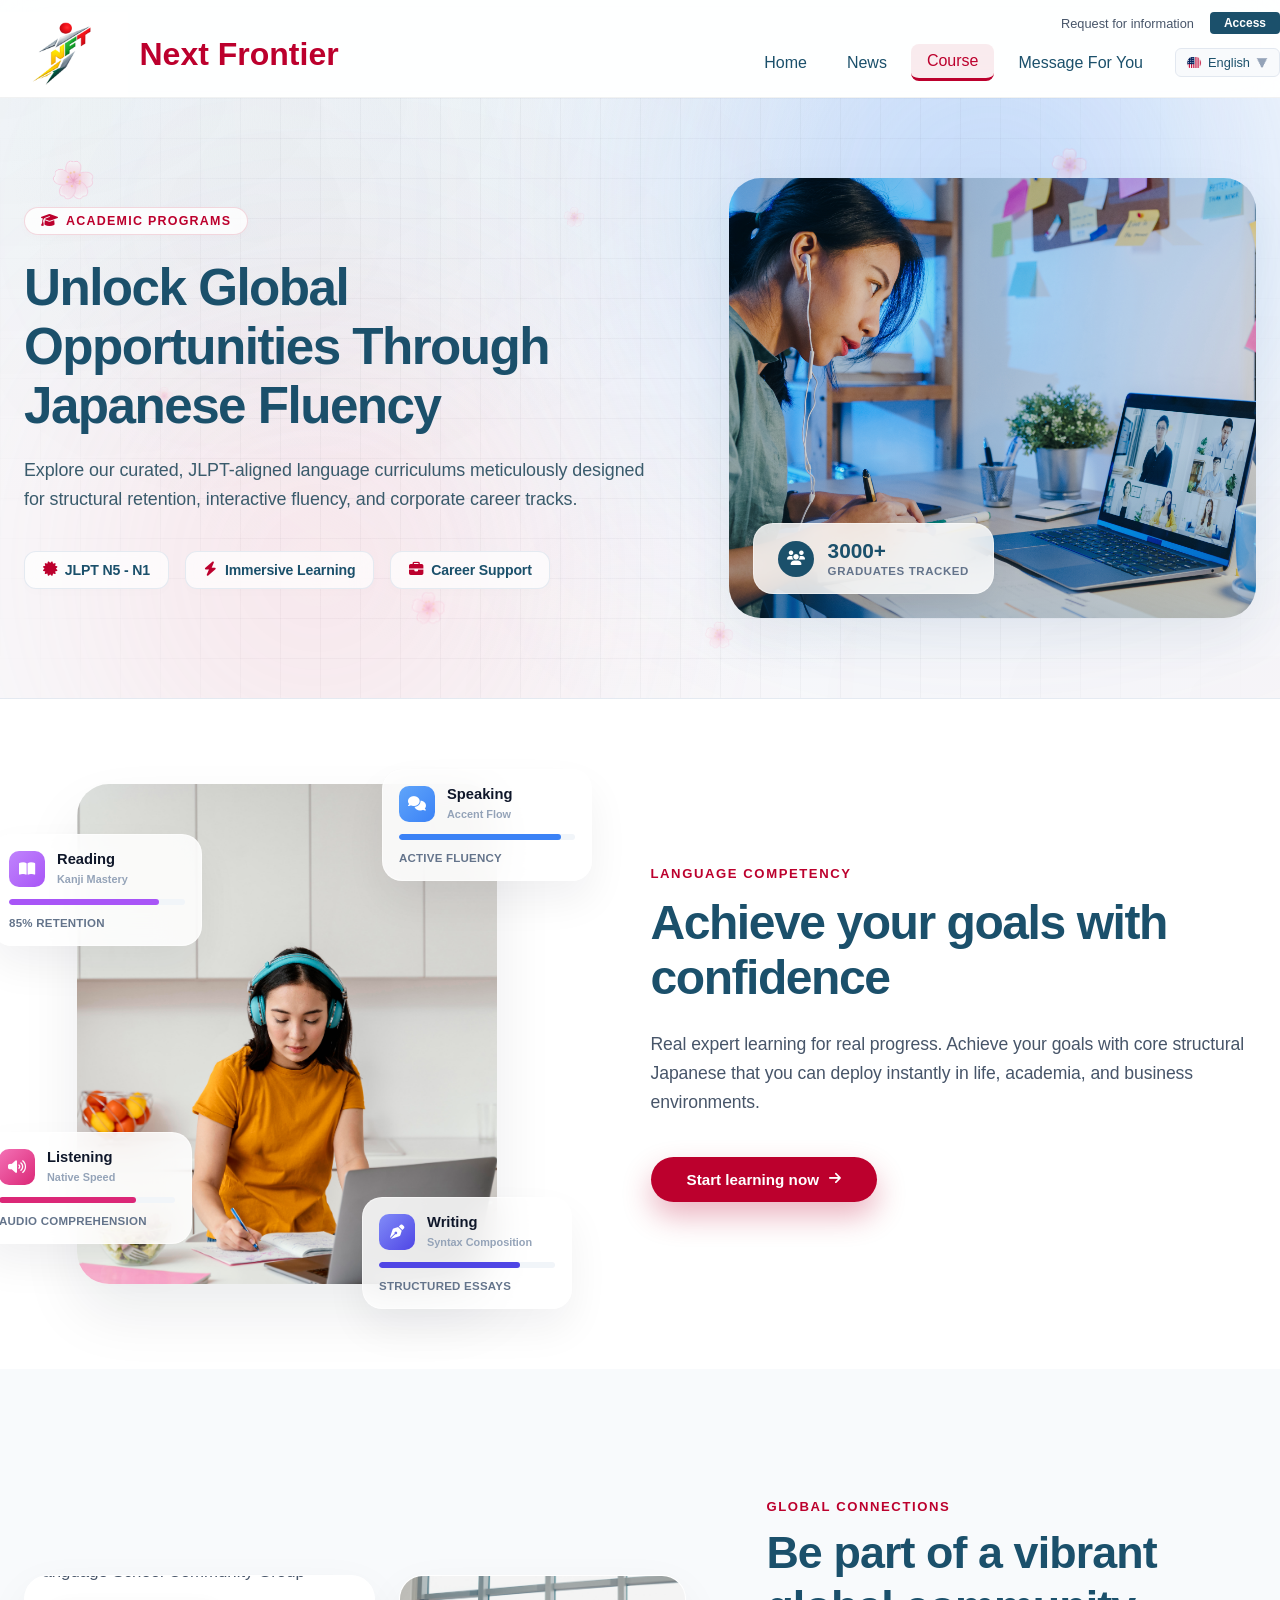
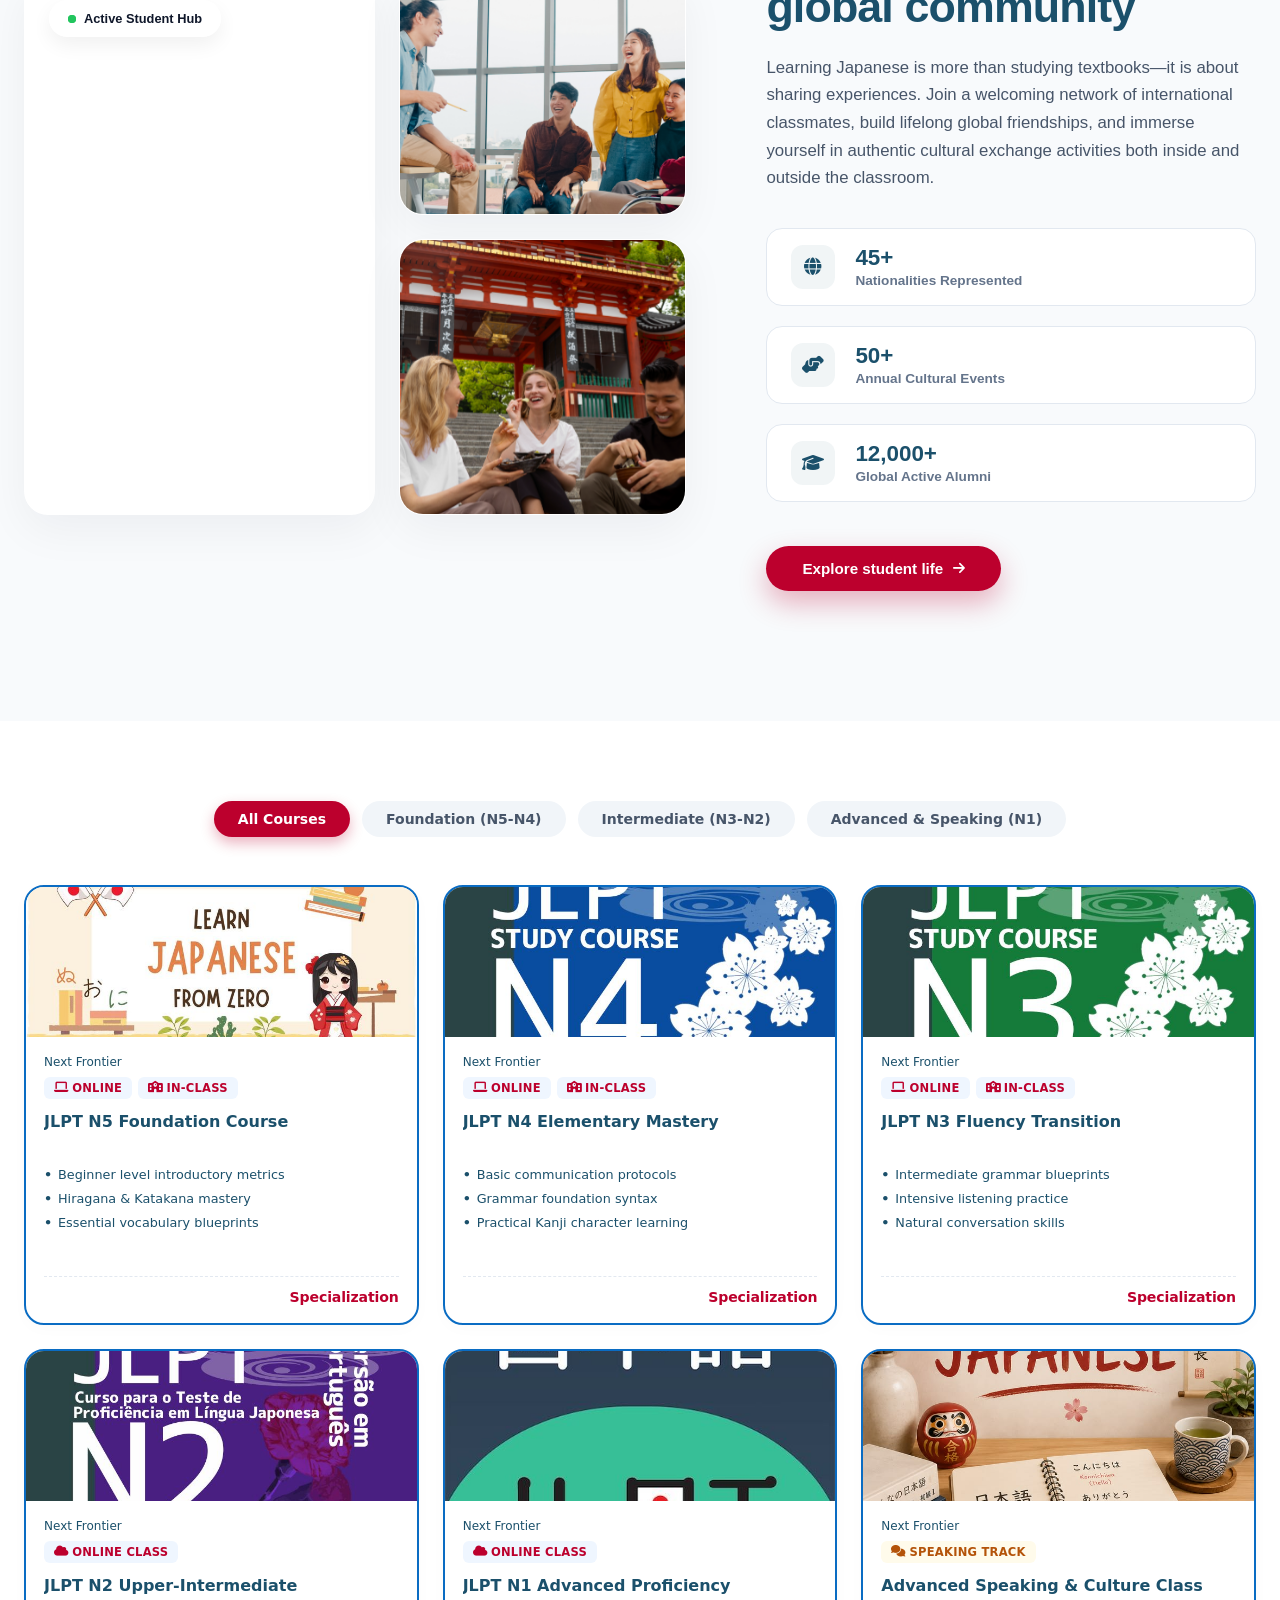
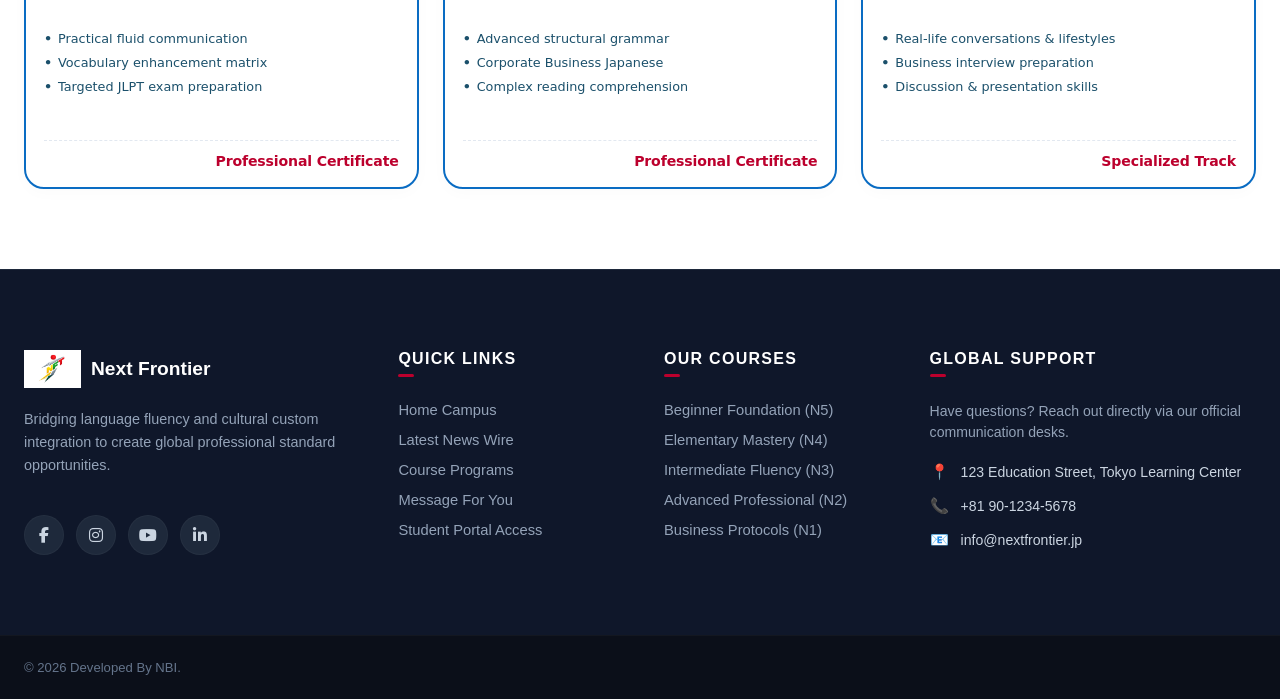
==== course.html @ 631fc214 "menu link upgrade in course page" ====
<!DOCTYPE html>
<html lang="en">
<head>
    <meta charset="UTF-8">
    <meta name="viewport" content="width=device-width, initial-scale=1.0">
    <title>Courses - Next Frontier Japanese Language School</title>
    
    <!-- Google Fonts & Font Awesome Library -->
    <link rel="preconnect" href="https://googleapis.com">
    <link rel="preconnect" href="https://gstatic.com" crossorigin>
    <link href="https://googleapis.com/css2?family=Plus+Jakarta+Sans:wght@300;400;500;600;700;800&display=swap" rel="stylesheet">
    <link rel="stylesheet" href="https://cloudflare.com">
    
    <!-- CSS Links -->
    <link rel="stylesheet" href="css/global.css">
    <link rel="stylesheet" href="css/course.css">

    <!-- FIX: Valid Font Awesome CDN Link -->
    <link rel="stylesheet" href="https://cloudflare.com">
    <link rel="stylesheet" href="https://cdnjs.cloudflare.com/ajax/libs/font-awesome/6.5.2/css/all.min.css" />
</head>
<body>

    <!-- Header Tier (Your existing header layout goes here) -->
    <header class="site-header">
        <div class="header-container">
            
            <!-- Left Side Logo Brand Block -->
            <div class="logo">
                <img src="img/logo.png" alt="Logo"/>
                <span><strong>Next Frontier</strong></span>
            </div>
            
            <!-- Right Side Multi-tier Block -->
            <div class="header-navigation-column">
                
                <!-- Tier 1 Row: Minimal Utility Links Tracker -->
                <div class="top-utility-bar">
                    <div class="utility-links">
                        <a href="#contact" class="utility-item">Request for information</a>
                        <a href="#access" class="utility-item access-btn">Access</a>
                    </div>
                </div>
                
                <!-- Tier 2 Row: Main Menus + International Call to Action Button -->
                <div class="main-navigation-row">
                    <nav class="main-nav">
                        <div class="nav-menu">
                            <a href="index.html">Home</a>
                            <a href="news.html">News</a>
                            <a href="course.html" class="active">Course</a>
                            <a href="#">Message For You</a>
                        </div>
                    </nav>
                    
                    <!-- Action Controls Section (Houses Language Selector Drawer Toggle) -->
                    <div class="header-actions">
                        <div class="language-selector">
                            <button class="lang-dropdown-trigger" id="langTrigger">
                                <img src="img/flags/gb.png" alt="English Flag" class="flag-icon"> 
                                <span class="lang-text">English</span>
                                <span class="chevron-arrow">⯆</span>
                            </button>

                            <div class="lang-dropdown-menu" id="langMenu">
                                <a href="course.html" class="lang-item">
                                    <img src="img/flags/gb.png" alt="UK" class="flag-icon"> English
                                </a>
                                <a href="course_jp.html" class="lang-item">
                                    <img src="img/flags/jp.png" alt="Japan" class="flag-icon"> Japanese
                                </a>
                                <a href="course_mm.html" class="lang-item">
                                    <img src="img/flags/mm.png" alt="Myanmar" class="flag-icon"> Myanmar
                                </a>
                            </div>
                        </div>

                        <!-- Mobile Hamburger Toggle Drawer Trigger -->
                        <button class="hamburger-toggle" id="menuToggle" aria-label="Toggle Menu">
                            <span class="bar"></span>
                            <span class="bar"></span>
                            <span class="bar"></span>
                        </button>
                    </div>
                </div> <!-- /main-navigation-row -->

            </div> <!-- /header-navigation-column -->
        </div>
    </header>

    <!--  Premium Page Intro Header Section -->
    <header class="course-page-intro">
        <div class="banner-bg-matrix">
            <div class="glow-orb orb-blue"></div>
            <div class="glow-orb orb-pink"></div>
            <div class="grid-overlay"></div>
            
            <!-- Floating Design Accents -->
            <!-- <span class="floating-accent shape-circle cross-1">+</span>
            <span class="floating-accent shape-circle ring-1"></span>
            <span class="floating-accent shape-circle cross-2">+</span>
            <span class="floating-accent shape-circle ring-2"></span> -->

            <!-- Floating Sakura Flower Design Accents -->
            <!-- Floating Realistic Sakura Flower Design Accents -->
            <div class="floating-accent sakura-flower sakura-real-1">
                <img src="img/sakura-real-1.png" alt="Sakura Blossom Accent">
            </div>
            <div class="floating-accent sakura-flower sakura-real-2">
                <img src="img/sakura-real-1.png" alt="Sakura Petal Accent">
            </div>
            <div class="floating-accent sakura-flower sakura-real-3">
                <img src="img/sakura-real-1.png" alt="Sakura Blossom Accent">
            </div>
            <div class="floating-accent sakura-flower sakura-real-4">
                <img src="img/sakura-real-1.png" alt="Sakura Petal Accent">
            </div>
            <div class="floating-accent sakura-flower sakura-real-5">
                <img src="img/sakura-real-1.png" alt="Sakura Blossom Accent">
            </div>
            <div class="floating-accent sakura-flower sakura-real-6">
                <img src="img/sakura-real-1.png" alt="Sakura Petal Accent">
            </div>
            <div class="floating-accent sakura-flower sakura-real-7">
                <img src="img/sakura-real-1.png" alt="Sakura Blossom Accent">
            </div>
        </div>
        <div class="intro-container">
            <!-- Left Side: Spacious Text Layouts -->
            <div class="intro-text-column">
                <div class="badge-pill">
                    <i class="fa-solid fa-graduation-cap badge-icon"></i>
                    <span class="intro-tagline">Academic Programs</span>
                </div>
                <h1 class="intro-title">Unlock Global Opportunities Through Japanese Fluency</h1>
                <p class="intro-desc">Explore our curated, JLPT-aligned language curriculums meticulously designed for structural retention, interactive fluency, and corporate career tracks.</p>
                
                <!-- Structural Feature Tags -->
                <div class="intro-features-row">
                    <div class="intro-tag-item">
                        <i class="fa-solid fa-certificate tag-icon"></i> JLPT N5 - N1
                    </div>
                    <div class="intro-tag-item">
                        <i class="fa-solid fa-bolt tag-icon"></i> Immersive Learning
                    </div>
                    <div class="intro-tag-item">
                        <i class="fa-solid fa-briefcase tag-icon"></i> Career Support
                    </div>
                </div>
            </div>

            <!-- Right Side: Sleek Graphical Photo Frame Container -->
            <div class="intro-graphic-column">
                <div class="hero-image-frame">
                    <!-- Replace with an authentic high-resolution study/campus image asset -->
                    <img src="img/course-hero.jpg" alt="Japanese Language Study Culture" class="hero-display-img">
                    <div class="hero-frame-overlay"></div>
                    
                    <!-- Floating Micro Interaction Stats Glass Card -->
                    <div class="floating-glass-stat">
                        <div class="stat-icon-pool"><i class="fa-solid fa-users"></i></div>
                        <div class="stat-text-box">
                            <h4>3000+</h4>
                            <p>Graduates Tracked</p>
                        </div>
                    </div>
                </div>
            </div>

        </div>
    </header>

    <!-- ==========================================================================
    UPGRADED: SKILLS COGNITION SECTION (Premium Live Status Cards)
    ========================================================================== -->
    <section class="skills-immersion-section">
        <div class="skills-immersion-container">
            <!-- Right Side: Clean Media Block Matrix with Live Floating Analytics -->
            <!-- Right Side: Graphic Collage Workspace with Floating Cards -->
            <div class="skills-graphic-column">
                <div class="collage-main-frame">
                    
                    <!-- Main Portrait Artwork Layer -->
                    <div class="image-mask-frame" data-reveal="fade">
                        <img src="img/skills-hero.jpg" alt="Student master language fluency tracking" class="collage-subject-img">
                        <div class="ambient-frame-glow"></div>
                    </div>
                    
                    <!-- Floating Card 1: Reading (Top Left Anchor) -->
                    <div class="floating-skill-card position-reading" data-reveal="left">
                        <div class="skill-card-header">
                            <div class="skill-icon-bubble bg-gradient-purple">
                                <i class="fa-solid fa-book-open"></i>
                            </div>
                            <div class="skill-title-block">
                                <h4>Reading</h4>
                                <span class="skill-status-label">Kanji Mastery</span>
                            </div>
                        </div>
                        <div class="skill-progress-bar">
                            <div class="progress-fill fill-purple" style="width: 85%;"></div>
                        </div>
                        <span class="skill-metric-text">85% Retention</span>
                    </div>

                    <!-- Floating Card 2: Speaking (Top Right Anchor) -->
                    <div class="floating-skill-card position-speaking" data-reveal="right">
                        <div class="skill-card-header">
                            <div class="skill-icon-bubble bg-gradient-blue">
                                <i class="fa-solid fa-comments"></i>
                            </div>
                            <div class="skill-title-block">
                                <h4>Speaking</h4>
                                <span class="skill-status-label">Accent Flow</span>
                            </div>
                        </div>
                        <div class="skill-progress-bar">
                            <div class="progress-fill fill-blue" style="width: 92%;"></div>
                        </div>
                        <span class="skill-metric-text">Active Fluency</span>
                    </div>

                    <!-- Floating Card 3: Listening (Bottom Left Anchor) -->
                    <div class="floating-skill-card position-listening" data-reveal="bottom-left">
                        <div class="skill-card-header">
                            <div class="skill-icon-bubble bg-gradient-pink">
                                <i class="fa-solid fa-volume-high"></i>
                            </div>
                            <div class="skill-title-block">
                                <h4>Listening</h4>
                                <span class="skill-status-label">Native Speed</span>
                            </div>
                        </div>
                        <div class="skill-progress-bar">
                            <div class="progress-fill fill-pink" style="width: 78%;"></div>
                        </div>
                        <span class="skill-metric-text">Audio Comprehension</span>
                    </div>

                    <!-- Floating Card 4: Writing (Bottom Right Anchor) -->
                    <div class="floating-skill-card position-writing" data-reveal="bottom-right">
                        <div class="skill-card-header">
                            <div class="skill-icon-bubble bg-gradient-indigo">
                                <i class="fa-solid fa-pen-nib"></i>
                            </div>
                            <div class="skill-title-block">
                                <h4>Writing</h4>
                                <span class="skill-status-label">Syntax Composition</span>
                            </div>
                        </div>
                        <div class="skill-progress-bar">
                            <div class="progress-fill fill-indigo" style="width: 80%;"></div>
                        </div>
                        <span class="skill-metric-text">Structured Essays</span>
                    </div>

                </div> <!-- /collage-main-frame -->
            </div> <!-- /skills-graphic-column -->

            <!-- Left Side: Clean Typography & Modern Glass Action Callout -->
            <div class="skills-text-column">
                <span class="skills-mini-tag">Language Competency</span>
                <h2 class="skills-main-heading">Achieve your goals with confidence</h2>
                <p class="skills-description">
                    Real expert learning for real progress. Achieve your goals with core structural Japanese that you can deploy instantly in life, academia, and business environments. 
                </p>
                <div class="skills-action-row">
                    <a href="course.html" class="skills-start-cta">
                        Start learning now <i class="fa-solid fa-arrow-right cta-arrow"></i>
                    </a>
                </div>
            </div>

            

        </div>
    </section>

    <!-- ==========================================================================
    COMMUNITY LIFEPATH SECTION (Modern Masonry & Global Connectivity Counters)
    ========================================================================== -->
    <section class="community-section">
        <div class="community-container">
            
            <!-- Left Side: Interactive Graphic Masonry Matrix (1) | (2,3) -->
            <div class="community-media-column">
                <div class="masonry-grid-wrapper">
                    
                    <!-- (1) Left Main Frame - Fly-In Left -->
                    <div class="masonry-item frame-main-left">
                        <img src="img/community-main.jpg" alt="Language School Community Group" class="masonry-img">
                        <div class="floating-glass-pill">
                            <span class="pulse-dot"></span> Active Student Hub
                        </div>
                    </div>

                    <!-- Right Sub-Track - Elements fly in from right with staggered delay timings -->
                    <div class="masonry-right-track">
                        
                        <!-- (2) Classroom Upper Frame - Fly-In Right Fast -->
                        <div class="masonry-item frame-side-top">
                            <img src="img/community-classroom.jpg" alt="Interactive Classroom Culture" class="masonry-img">
                        </div>

                        <!-- (3) Cultural Lower Frame - Fly-In Right Delayed -->
                        <div class="masonry-item frame-side-bottom">
                            <img src="img/community-culture.jpg" alt="Cultural Event Activities" class="masonry-img">
                        </div>

                    </div> <!-- /masonry-right-track -->

                </div> <!-- /masonry-grid-wrapper -->
            </div>

            <!-- Right Side: Descriptive Typography, Metrics & Actions Track -->
            <div class="community-text-column">
                <span class="community-tagline">Global Connections</span>
                <h2 class="community-main-heading">Be part of a vibrant global community</h2>
                <p class="community-description">
                    Learning Japanese is more than studying textbooks—it is about sharing experiences. Join a welcoming network of international classmates, build lifelong global friendships, and immerse yourself in authentic cultural exchange activities both inside and outside the classroom.
                </p>

                <!-- Metrics Highlight Board Matrix Layout -->
                <div class="community-metrics-grid">
                    <div class="metric-block-card">
                        <div class="metric-icon-bubble"><i class="fa-solid fa-globe"></i></div>
                        <div class="metric-data-box">
                            <h4 class="counter-number">45+</h4>
                            <p class="counter-label">Nationalities Represented</p>
                        </div>
                    </div>
                    <div class="metric-block-card">
                        <div class="metric-icon-bubble"><i class="fa-solid fa-handshake-angle"></i></div>
                        <div class="metric-data-box">
                            <h4 class="counter-number">50+</h4>
                            <p class="counter-label">Annual Cultural Events</p>
                        </div>
                    </div>
                    <div class="metric-block-card">
                        <div class="metric-icon-bubble"><i class="fa-solid fa-graduation-cap"></i></div>
                        <div class="metric-data-box">
                            <h4 class="counter-number">12,000+</h4>
                            <p class="counter-label">Global Active Alumni</p>
                        </div>
                    </div>
                </div>

                <div class="community-action-row">
                    <a href="#" class="community-join-cta">
                        Explore student life <i class="fa-solid fa-arrow-right cta-arrow-glide"></i>
                    </a>
                </div>
            </div>

        </div>
    </section>

    <!-- Modern Interactive Course Card Grid Section -->
    <main class="course-catalog-section">
        <div class="catalog-container">
            
            <!-- ✨ Premium Floating Category Navigation HUD -->
            <nav class="catalog-filter-bar">
                <button class="filter-pill active" data-target="all">All Courses</button>
                <button class="filter-pill" data-target="foundation">Foundation (N5-N4)</button>
                <button class="filter-pill" data-target="intermediate">Intermediate (N3-N2)</button>
                <button class="filter-pill" data-target="advanced">Advanced & Speaking (N1)</button>
            </nav>
            
            <!-- 4-Column Coursera Style Dense Matrix -->
            <div class="catalog-grid" id="catalogGrid">
                
                <!-- Course 1: N5 -->
                <article class="catalog-card" data-category="foundation">
                    <div class="card-media-frame">
                        <img src="img/course-beginner.jpg" alt="JLPT N5 Course">
                    </div>
                    <div class="card-body-content">
                        <div class="card-delivery-modes">
                            <span class="mode-tag"><i class="fa-solid fa-laptop"></i> Online</span>
                            <span class="mode-tag"><i class="fa-solid fa-school"></i> In-Class</span>
                        </div>
                        <h2 class="card-main-title">JLPT N5 Foundation Course</h2>
                        <ul class="card-feature-list">
                            <li>Beginner level introductory metrics</li>
                            <li>Hiragana & Katakana mastery</li>
                            <li>Essential vocabulary blueprints</li>
                        </ul>
                        <div class="card-pricing-footer">
                            <span class="enroll-action-btn">Specialization</span>
                        </div>
                    </div>
                </article>

                <!-- Course 2: N4 -->
                <article class="catalog-card" data-category="foundation">
                    <div class="card-media-frame">
                        <img src="img/course-n4.jpg" alt="JLPT N4 Course">
                    </div>
                    <div class="card-body-content">
                        <div class="card-delivery-modes">
                            <span class="mode-tag"><i class="fa-solid fa-laptop"></i> Online</span>
                            <span class="mode-tag"><i class="fa-solid fa-school"></i> In-Class</span>
                        </div>
                        <h2 class="card-main-title">JLPT N4 Elementary Mastery</h2>
                        <ul class="card-feature-list">
                            <li>Basic communication protocols</li>
                            <li>Grammar foundation syntax</li>
                            <li>Practical Kanji character learning</li>
                        </ul>
                        <div class="card-pricing-footer">
                            <span class="enroll-action-btn">Specialization</span>
                        </div>
                    </div>
                </article>

                <!-- Course 3: N3 -->
                <article class="catalog-card" data-category="intermediate">
                    <div class="card-media-frame">
                        <img src="img/course-n3.jpg" alt="JLPT N3 Course">
                    </div>
                    <div class="card-body-content">
                        <div class="card-delivery-modes">
                            <span class="mode-tag"><i class="fa-solid fa-laptop"></i> Online</span>
                            <span class="mode-tag"><i class="fa-solid fa-school"></i> In-Class</span>
                        </div>
                        <h2 class="card-main-title">JLPT N3 Fluency Transition</h2>
                        <ul class="card-feature-list">
                            <li>Intermediate grammar blueprints</li>
                            <li>Intensive listening practice</li>
                            <li>Natural conversation skills</li>
                        </ul>
                        <div class="card-pricing-footer">
                            <span class="enroll-action-btn">Specialization</span>
                        </div>
                    </div>
                </article>

                <!-- Course 4: N2 -->
                <article class="catalog-card" data-category="intermediate">
                    <div class="card-media-frame">
                        <img src="img/course-n2.jpg" alt="JLPT N2 Course">
                    </div>
                    <div class="card-body-content">
                        <div class="card-delivery-modes">
                            <span class="mode-tag"><i class="fa-solid fa-cloud"></i> Online Class</span>
                        </div>
                        <h2 class="card-main-title">JLPT N2 Upper-Intermediate</h2>
                        <ul class="card-feature-list">
                            <li>Practical fluid communication</li>
                            <li>Vocabulary enhancement matrix</li>
                            <li>Targeted JLPT exam preparation</li>
                        </ul>
                        <div class="card-pricing-footer">
                            <span class="enroll-action-btn">Professional Certificate</span>
                        </div>
                    </div>
                </article>

                <!-- Course 5: N1 -->
                <article class="catalog-card" data-category="advanced">
                    <div class="card-media-frame">
                        <img src="img/course-n1.jpg" alt="JLPT N1 Course">
                    </div>
                    <div class="card-body-content">
                        <div class="card-delivery-modes">
                            <span class="mode-tag"><i class="fa-solid fa-cloud"></i> Online Class</span>
                        </div>
                        <h2 class="card-main-title">JLPT N1 Advanced Proficiency</h2>
                        <ul class="card-feature-list">
                            <li>Advanced structural grammar</li>
                            <li>Corporate Business Japanese</li>
                            <li>Complex reading comprehension</li>
                        </ul>
                        <div class="card-pricing-footer">
                            <span class="enroll-action-btn">Professional Certificate</span>
                        </div>
                    </div>
                </article>

                <!-- Course 6: Advanced Speaking -->
                <article class="catalog-card" data-category="advanced">
                    <div class="card-media-frame">
                        <img src="img/course-speaking.jpg" alt="Advanced Speaking Class">
                    </div>
                    <div class="card-body-content">
                        <div class="card-delivery-modes">
                            <span class="mode-tag specialty"><i class="fa-solid fa-comments"></i> Speaking Track</span>
                        </div>
                        <h2 class="card-main-title">Advanced Speaking & Culture Class</h2>
                        <ul class="card-feature-list">
                            <li>Real-life conversations & lifestyles</li>
                            <li>Business interview preparation</li>
                            <li>Discussion & presentation skills</li>
                        </ul>
                        <div class="card-pricing-footer">
                            <span class="enroll-action-btn">Specialized Track</span>
                        </div>
                    </div>
                </article>

            </div> <!-- /catalog-grid -->
        </div>
    </main>

    <!-- Global Footer Tier (Your existing footer goes here) -->
    <!-- ==========================================================================
    GLOBAL SITE FOOTER (Premium Multi-Column Architecture)
    ========================================================================== -->
    <footer class="site-footer">
        <div class="footer-upper-wrapper">
            <div class="footer-container">
                
                
                <div class="footer-column brand-column">
                    <div class="footer-logo">
                        <img src="img/logo.png" alt="Logo"/>
                        <span><strong>Next Frontier</strong></span>
                    </div>
                    <p class="brand-tagline">
                        Bridging language fluency and cultural custom integration to create global professional standard opportunities.
                    </p>
                    <!-- Modern Minimal Social Network Vector Icon Desks -->
                    <div class="social-links-row">
                        <a href="#" class="social-circle-btn" aria-label="Facebook" target="_blank">
                            <i class="fa-brands fa-facebook-f"></i>
                        </a>
                        <a href="#" class="social-circle-btn" aria-label="Instagram" target="_blank">
                            <i class="fa-brands fa-instagram"></i>
                        </a>
                        <a href="#" class="social-circle-btn" aria-label="YouTube" target="_blank">
                            <i class="fa-brands fa-youtube"></i>
                        </a>
                        <a href="#" class="social-circle-btn" aria-label="LinkedIn" target="_blank">
                            <i class="fa-brands fa-linkedin-in"></i>
                        </a>
                    </div>
                </div>

                <!-- Column 2: Quick Explorations Links -->
                <div class="footer-column links-column">
                    <h3 class="footer-heading">Quick Links</h3>
                    <div class="heading-accent-dot"></div>
                    <ul class="footer-links-list">
                        <li><a href="index.html">Home Campus</a></li>
                        <li><a href="#">Latest News Wire</a></li>
                        <li><a href="#">Course Programs</a></li>
                        <li><a href="#">Message For You</a></li>
                        <li><a href="#">Student Portal Access</a></li>
                    </ul>
                </div>

                <!-- Column 3: Course Programs Categories Quick-Jump -->
                <div class="footer-column links-column">
                    <h3 class="footer-heading">Our Courses</h3>
                    <div class="heading-accent-dot"></div>
                    <ul class="footer-links-list">
                        <li><a href="#">Beginner Foundation (N5)</a></li>
                        <li><a href="#">Elementary Mastery (N4)</a></li>
                        <li><a href="#">Intermediate Fluency (N3)</a></li>
                        <li><a href="#">Advanced Professional (N2)</a></li>
                        <li><a href="#">Business Protocols (N1)</a></li>
                    </ul>
                </div>

                <!-- Column 4: Contextual Global Support Contact Center -->
                <div class="footer-column contact-column">
                    <h3 class="footer-heading">Global Support</h3>
                    <div class="heading-accent-dot"></div>
                    <p class="contact-info-note">Have questions? Reach out directly via our official communication desks.</p>
                    <div class="footer-contact-details">
                        <div class="footer-contact-item">
                            <span class="footer-contact-icon">📍</span>
                            <span class="footer-contact-text">123 Education Street, Tokyo Learning Center</span>
                        </div>
                        <div class="footer-contact-item">
                            <span class="footer-contact-icon">📞</span>
                            <span class="footer-contact-text"><a href="tel:+819012345678">+81 90-1234-5678</a></span>
                        </div>
                        <div class="footer-contact-item">
                            <span class="footer-contact-icon">📧</span>
                            <span class="footer-contact-text"><a href="mailto:info@sakurajapanese.com">info@nextfrontier.jp</a></span>
                        </div>
                    </div>
                </div>

            </div> <!-- /footer-container -->
        </div> <!-- /footer-upper-wrapper -->

        <!-- Bottom Compliance Sub-Bar -->
        <div class="footer-bottom-compliance-bar">
            <div class="compliance-container">
                <p class="copyright-notice">
                    &copy; 2026 Developed By NBI.
                </p>
                <!-- <div class="compliance-links">
                    <a href="#">Privacy Framework</a>
                    <a href="#">Terms of Institutional Service</a>
                    <a href="#">Cookie Policies</a>
                </div> -->
            </div>
        </div>
    </footer>

    <!--  NEW: Modern Scroll to Top Button -->
    <button id="backToTopBtn" class="back-to-top-btn" aria-label="Back to Top">
        <i class="fa-solid fa-arrow-up"></i>
    </button>

    <!-- JavaScript Connections -->
    <script src="js/global.js"></script>
    <script src="js/course.js"></script>
</body>
</html>
---- css/global.css ----
/* ==========================================================================
   1. GLOBAL RESET (Overrides Default Browser User Agent Styles)
   ========================================================================== */
* {
    margin: 0;
    padding: 0;
    box-sizing: border-box;
    font-family: 'Plus Jakarta Sans', 'Noto Sans JP', 'Noto Sans Myanmar', sans-serif;
}

html {
    scroll-behavior: smooth;
}

body {
    background-color: #f9f9f9;
    /* color: #1e293b; */
    color: #1b506b;
    /* 🚀 Explicitly removes the user agent 8px margin */
    margin: 0; 
    padding: 0;
}

/* ==========================================================================
   JAPANESE COLLEGE INSPIRED NAVIGATION HEADER STYLE RULES
   ========================================================================== */

.site-header {
    background-color: rgba(255, 255, 255, 0.85); 
    backdrop-filter: blur(20px);                
    -webkit-backdrop-filter: blur(20px);
    border-bottom: 1px solid rgba(0, 0, 0, 0.05);
    position: sticky;
    top: 0;
    z-index: 1000;
    width: 100%;
    
    /* 🚀 CRITICAL: Smooth transition so the shadow doesn't snap abruptly */
    transition: background-color 0.3s ease, box-shadow 0.3s ease, border-color 0.3s ease;
    box-shadow: 0 4px 30px rgba(0, 0, 0, 0); /* Invisible initial shadow state */
}

/* ==========================================================================
   🚀 NEW: SCROLLED HEADER STATE (Triggers dynamically via JavaScript)
   ========================================================================== */
.site-header.is-scrolled {
    background-color: #ffffff; /* Turns into a clean, solid white sheet */
    border-color: rgba(0, 0, 0, 0.03); /* Softens the bottom border outline line */
    
    /* Premium layered drop shadow to separate it beautifully from white sections */
    box-shadow: 
        0 4px 20px rgba(15, 23, 42, 0.25),
        0 10px 30px rgba(15, 23, 42, 0.30);
}

.header-container {
    max-width: 1400px;
    margin: 0 auto;
    display: flex;
    justify-content: space-between;
    /* align-items: flex-end; Aligns baseline tracks neatly with tall logos */
    /* padding: 12px 24px;  */
    padding-top: 12px;
}

/* Logo Alignment Parameters */
.logo {
    display: flex;
    align-items: center;
    gap: 12px; 
    font-size: 2rem;
    /* color: #1e293b; */
    color: #1b506b;
    flex-shrink: 0;
}

.logo img {
    height: 85px;      
    width: auto;       
    object-fit: contain;
}

.logo strong {
    color: #bc002d; /* Elegant corporate education blue shade */
    font-weight: 700;
}

/* Right Column Structural Frame */
.header-navigation-column {
    display: flex;
    flex-direction: column;
    align-items: flex-end; 
    gap: 10px;
}

/* ==========================================================================
   TIER 1 ROW STYLES: MINIMAL UTILITY ALIGNMENTS
   ========================================================================== */
.top-utility-bar {
    display: flex;
    justify-content: flex-end;
}

.utility-links {
    display: flex;
    align-items: center;
    gap: 16px;
}

.utility-item {
    font-size: 0.8rem;
    font-weight: 400;
    color: #475569; /* Soft dark slate look matching reference */
    text-decoration: none;
    transition: color 0.2s ease;
}

.utility-item:hover {
    /* color: #0066cc; */
    color: #1b506b;
}

/* Minimal Blue Button Block for the Access menu item */
.utility-item.access-btn {
    /* background-color: #0066cc;  */
    background-color: #1b506b;
    color: #ffffff !important;
    padding: 4px 14px;
    border-radius: 4px;
    font-weight: 600;
    font-size: 0.75rem;
    transition: background-color 0.2s ease;
}

.utility-item.access-btn:hover {
    /* background-color: #0052a3; */
    background-color: #216283;
}

/* ==========================================================================
   TIER 2 ROW STYLES: MAIN HORIZONTAL TRACK MENUS
   ========================================================================== */
.main-navigation-row {
    display: flex;
    align-items: center;
    gap: 16px;
}

.nav-menu {
    display: flex;
    align-items: center;
    gap: 8px;
}

.nav-menu a {
    text-decoration: none;
    /* color: #515154; */
    color: #1b506b;
    padding: 8px 16px;
    font-weight: 500;
    font-size: 1rem;
    border-radius: 8px;
    transition: all 0.25s ease;
}

.nav-menu a:hover {
    color: #bc002d;
    background-color: rgba(188, 0, 45, 0.05);
}

.nav-menu a.active {
    color: #bc002d;
    background-color: rgba(188, 0, 45, 0.08);
    border-bottom:3px solid #bc002d;
}

/* 🚀 NEW: Modern Soft Purple Pill Callout Button */
.nav-menu a.intl-students-btn {
    background-color: #e2d9f3; /* Authentic soft lavender-purple hue */
    color: #4c1d95 !important; /* Deep dark indigo purple text */
    padding: 8px 18px;
    border-radius: 50px;       /* True smooth pill geometric edge profile */
    font-weight: 700;
    font-size: 0.82rem;
    margin-left: 8px;
    border: 1px solid rgba(76, 29, 149, 0.05);
}

.nav-menu a.intl-students-btn:hover {
    background-color: #d3c5ed;
    color: #4c1d95;
}

.header-actions {
    display: flex;
    align-items: center;
    gap: 12px;
}

/* ==========================================================================
   LANGUAGE DROPDOWN STYLING MODULES
   ========================================================================== */
.language-selector {
    position: relative;
    display: inline-block;
}

.lang-dropdown-trigger {
    display: flex;
    align-items: center;
    gap: 6px;
    background: #f8fafc;
    border: 1px solid #e2e8f0;
    padding: 6px 10px;
    border-radius: 6px;
    cursor: pointer;
    font-family: inherit;
    font-weight: 500;
    font-size: 0.8rem;
    /* color: #334155; */
    color: #1b506b;
    transition: all 0.2s ease;
}

.lang-dropdown-trigger:hover {
    border-color: #bc002d;
}

.flag-icon {
    width: 16px;
    height: 11px;
    object-fit: cover;
    border-radius: 1px;
}

.chevron-arrow {
    font-size: 0.8rem;
    color: #94a3b8;
    transition: transform 0.2s ease;
}

.language-selector.active .chevron-arrow {
    transform: rotate(180deg);
}

.lang-dropdown-menu {
    position: absolute;
    top: calc(100% + 4px);
    right: 0;
    background: #ffffff;
    border: 1px solid #e2e8f0;
    border-radius: 8px;
    width: 130px;
    box-shadow: 0 4px 12px rgba(0, 0, 0, 0.05);
    padding: 4px;
    display: flex;
    flex-direction: column;
    gap: 2px;
    opacity: 0;
    visibility: hidden;
    transform: translateY(-4px);
    transition: all 0.2s ease;
    z-index: 1010;
}

.language-selector.active .lang-dropdown-menu {
    opacity: 1;
    visibility: visible;
    transform: translateY(0);
}

.lang-item {
    display: flex;
    align-items: center;
    gap: 8px;
    padding: 6px 10px;
    text-decoration: none;
    /* color: #475569; */
    color: #1b506b;
    font-size: 0.82rem;
    font-weight: 500;
    border-radius: 4px;
    transition: all 0.15s ease;
}

.lang-item:hover {
    background-color: #f1f5f9;
    color: #bc002d;
}

/* ==========================================================================
   MOBILE VIEWPORT BREAKPOINT CONFIGURATIONS
   ========================================================================== */
.hamburger-toggle {
    display: none; 
    flex-direction: column;
    justify-content: space-between;
    width: 20px;
    height: 14px;
    background: transparent;
    border: none;
    cursor: pointer;
    z-index: 2001; 
    padding: 0;
}

.hamburger-toggle .bar {
    width: 100%;
    height: 2px;
    background-color: #1e293b;
    border-radius: 1px;
    transition: transform 0.3s ease, opacity 0.2s ease;
}

@media (max-width: 992px) {
    .top-utility-bar {
        display: none; 
    }
    
    .hamburger-toggle {
        display: flex; 
    }

    .main-nav {
        position: fixed;
        top: 0;
        right: -100%; 
        width: 100%;
        height: 100vh;
        background: #ffffff;
        z-index: 2000;
        display: flex;
        align-items: center;
        justify-content: center;
        transition: right 0.35s ease;
    }

    .main-nav.menu-open {
        right: 0; 
    }

    .nav-menu {
        flex-direction: column;
        gap: 16px;
        text-align: center;
        width: 100%;
        padding: 0 24px;
    }

    .nav-menu a {
        font-size: 1.2rem; 
        font-weight: 600;
        width: 100%;
        padding: 12px 0;
        display: block;
        border-bottom: 1px solid #f1f5f9;
    }

    .nav-menu a.intl-students-btn {
        margin-left: 0;
        margin-top: 12px;
        border-radius: 8px;
    }
    
    .hamburger-toggle.active .bar:nth-child(1) { transform: translateY(6px) rotate(45deg); background-color: #0066cc; }
    .hamburger-toggle.active .bar:nth-child(2) { opacity: 0; }
    .hamburger-toggle.active .bar:nth-child(3) { transform: translateY(-6px) rotate(-45deg); background-color: #0066cc; }
    
    body.no-scroll { overflow: hidden; }
}

@media (max-width: 768px) {
    .hamburger-toggle {
        display: flex; /* Show exclusively inside active mobile viewports */
    }

    /* Transform Main Navigation into a Premium Frosted Glass Drawer */
    .main-nav {
        position: fixed;
        top: 0;
        right: -100%; /* Completely hidden off-screen layout state by default */
        width: 100%;
        height: 100vh;
        background: rgba(255, 255, 255, 0.94);
        backdrop-filter: blur(25px) saturate(180%);
        -webkit-backdrop-filter: blur(25px) saturate(180%);
        z-index: 2000;
        display: flex;
        align-items: center;
        justify-content: center;
        transition: right 0.5s cubic-bezier(0.16, 1, 0.3, 1);
    }

    /* Open State Trigger Hook */
    .main-nav.menu-open {
        right: 0; /* Slides smoothly into full-frame focus */
    }

    .nav-menu {
        flex-direction: column;
        gap: 24px;
        text-align: center;
        width: 100%;
        padding: 0 40px;
    }

    .nav-menu a {
        font-size: 1.4rem; /* Larger, high-contrast touch friendly links */
        font-weight: 600;
        width: 100%;
        padding: 12px 0;
        display: block;
        border-bottom: 1px solid rgba(0, 0, 0, 0.05);
        border-radius: 0;
    }
    
    .nav-menu a:hover, .nav-menu a.active {
        background-color: transparent;
        color: #bc002d;
    }

    /* 3. Hamburger "X" Morph Animations */
    .hamburger-toggle.active .bar:nth-child(1) {
        transform: translateY(8px) rotate(45deg);
        background-color: #bc002d; /* Changes to crimson on open */
    }

    .hamburger-toggle.active .bar:nth-child(2) {
        opacity: 0; /* Fades center line out */
    }

    .hamburger-toggle.active .bar:nth-child(3) {
        transform: translateY(-8px) rotate(-45deg);
        background-color: #bc002d;
    }
    
    /* Disable scrolling when layout menu panel is active */
    body.no-scroll {
        overflow: hidden;
    }
}

/* ==========================================================================
   🚀 NEW: GLOBAL WEBSITE FOOTER (Premium Minimalist Architecture)
   ========================================================================== */
.site-footer {
    width: 100%;
    background-color: #0f172a; /* Sophisticated deep slate-charcoal values background */
    color: #94a3b8; /* Crisp clear low-contrast reading tones */
    border-top: 1px solid #1e293b;
}

.footer-upper-wrapper {
    padding: 80px 24px;
    width: 100%;
}

.footer-container {
    max-width: 1340px;
    margin: 0 auto;
    display: grid;
    grid-template-columns: 1.2fr 0.8fr 0.8fr 1.2fr; /* Balanced uneven desktop layout matrix divisions */
    gap: 48px;
}

/* ==========================================================================
   COLUMN SECTIONS STRUCTURAL STYLES
   ========================================================================== */
.footer-column {
    display: flex;
    flex-direction: column;
    text-align: left;
}

/* Logo Alignment Parameters Overrides */
.footer-logo {
    display: flex;
    align-items: center;
    gap: 10px;
    margin-bottom: 20px;
}

.footer-logo img {
    height: 38px;
    width: auto;
    object-fit: contain;
   /* filter: brightness(0) invert(1); /* Forces your colored graphic cleanly into white lines grid output */
}

.footer-logo strong {
    font-size: 1.2rem;
    color: #ffffff;
    font-weight: 700;
}

.brand-tagline {
    font-size: 0.9rem;
    line-height: 1.6;
    color: #94a3b8;
    margin-bottom: 28px;
    max-width: 320px;
}

/* Headings Structures */
.footer-heading {
    font-size: 1rem;
    font-weight: 700;
    text-transform: uppercase;
    color: #ffffff;
    letter-spacing: 0.08em;
    margin-bottom: 6px;
}

/* Minimalist Identity Brand Color Callout Tab Bar Under Headings */
.heading-accent-dot {
    width: 16px;
    height: 3px;
    background-color: #bc002d; /* Crimson signature accent bar integration matching your school logo identity */
    border-radius: 2px;
    margin-bottom: 24px;
}

/* Link Lists Tracks Options */
.footer-links-list {
    list-style: none;
    padding: 0;
    margin: 0;
    display: flex;
    flex-direction: column;
    gap: 12px;
}

.footer-links-list li a {
    font-size: 0.92rem;
    font-weight: 500;
    color: #94a3b8;
    text-decoration: none;
    transition: all 0.25s cubic-bezier(0.16, 1, 0.3, 1);
    display: inline-block;
}

/* Interactive Slide Left Transitions On Hover Links */
.footer-links-list li a:hover {
    color: #ffffff;
    transform: translateX(4px); /* 🚀 Smooth on-hover slide animation */
}

/* Contact Desks Support Fields Columns */
.contact-info-note {
    font-size: 0.88rem;
    line-height: 1.5;
    margin-bottom: 20px;
}

.footer-contact-details {
    display: flex;
    flex-direction: column;
    gap: 14px;
}

.footer-contact-item {
    display: flex;
    align-items: flex-start;
    gap: 12px;
}

.footer-contact-icon {
    font-size: 0.95rem;
    flex-shrink: 0;
    /* margin-top: 2px; */
}

.footer-contact-text {
    font-size: 0.88rem;
    font-weight: 500;
    line-height: 1.4;
    color: #cbd5e1;
}

.footer-contact-text a {
    color: #cbd5e1;
    text-decoration: none;
    transition: color 0.2s ease;
}

.footer-contact-text a:hover {
    color: #ffffff;
}

/* ==========================================================================
   MICRO-INTERACTIVE SOCIAL NETWORK CIRCLE HOVER CALLOUT BUTTONS
   ========================================================================== */
/* ==========================================================================
   UPDATED: MICRO-INTERACTIVE SOCIAL ICONS
   ========================================================================== */
.social-links-row {
    display: flex;
    gap: 12px;
    margin-top: 10px;
}

.social-circle-btn {
    width: 40px;
    height: 40px;
    background-color: #1e293b;
    border-radius: 50%;
    display: flex;
    align-items: center;
    justify-content: center;
    text-decoration: none;
    border: 1px solid rgba(255, 255, 255, 0.03);
    
    /* Smooth transition for background transform and scale filters */
    transition: all 0.4s cubic-bezier(0.16, 1, 0.3, 1);
}

/* Style the icon vectors inside the circle buttons */
.social-circle-btn i {
    font-size: 1rem;
    color: #cbd5e1;
    transition: transform 0.4s cubic-bezier(0.16, 1, 0.3, 1), color 0.4s ease;
}

/* Interactive Hover Trigger Effects */
.social-circle-btn:hover {
    background-color: #bc002d; /* Identity base red fill swap */
    transform: translateY(-4px);
    box-shadow: 0 10px 20px rgba(188, 0, 45, 0.3);
}

.social-circle-btn:hover i {
    color: #ffffff;
    transform: scale(1.1); /* Subtle clean expansion click simulation */
}

/* ==========================================================================
   BOTTOM COMPLIANCE SUB-BAR GRID (Legal Inset Elements Alignment Settings)
   ========================================================================== */
.footer-bottom-compliance-bar {
    width: 100%;
    padding: 24px;
    background-color: #0b0f19; /* Solid deep baseline black to frame document structure splits */
    border-top: 1px solid rgba(255, 255, 255, 0.03);
}

.compliance-container {
    max-width: 1340px;
    margin: 0 auto;
    display: flex;
    justify-content: space-between;
    align-items: center;
}

.copyright-notice {
    font-size: 0.82rem;
    font-weight: 400;
    color: #64748b;
}

.compliance-links {
    display: flex;
    gap: 24px;
}

.compliance-links a {
    font-size: 0.82rem;
    font-weight: 500;
    color: #64748b;
    text-decoration: none;
    transition: color 0.2s ease;
}

.compliance-links a:hover {
    color: #94a3b8;
}

/* ==========================================================================
   📱 MOBILE ADAPTIVE VIEWPORTS BREAKPOINTS MEDIA QUERIES
   ========================================================================== */
@media (max-width: 1024px) {
    .footer-container {
        grid-template-columns: repeat(2, 1fr); /* Reducibility down to 2 equal column matrix divisions on medium tablets profiles */
        gap: 40px;
    }
}

@media (max-width: 640px) {
    .footer-upper-wrapper {
        padding: 50px 16px;
    }
    .footer-container {
        grid-template-columns: 1fr; /* Complete fallback stack division row system on thin smartphones frames screens layout */
        gap: 36px;
    }
    .compliance-container {
        flex-direction: column;
        gap: 14px;
        text-align: center;
    }
    .compliance-links {
        justify-content: center;
        flex-wrap: wrap;
        gap: 16px;
    }
}

/* ==========================================================================
   🚀 NEW: BACK TO TOP BUTTON (Premium Crimson UI/UX)
   ========================================================================== */
.back-to-top-btn {
    position: fixed;
    bottom: 30px;
    right: 30px;
    width: 46px;
    height: 46px;
    background-color: rgba(255, 255, 255, 0.9);
    backdrop-filter: blur(8px);
    -webkit-backdrop-filter: blur(8px);
    border: 1px solid rgba(0, 0, 0, 0.08);
    border-radius: 50%;
    color: #bc002d; /* Core crimson brand color */
    font-size: 1.1rem;
    cursor: pointer;
    display: flex;
    align-items: center;
    justify-content: center;
    z-index: 999;
    box-shadow: 0 4px 12px rgba(15, 23, 42, 0.08);
    
    /* Initially hidden states */
    opacity: 0;
    visibility: hidden;
    transform: translateY(15px);
    
    /* Fluid timing transitions */
    transition: all 0.4s cubic-bezier(0.16, 1, 0.3, 1);
}

/* Active Class (Triggered by JavaScript) */
.back-to-top-btn.show {
    opacity: 1;
    visibility: visible;
    transform: translateY(0);
}

/* Premium Hover State Interactions */
.back-to-top-btn:hover {
    background-color: #bc002d;
    color: #ffffff;
    border-color: #bc002d;
    transform: translateY(-4px); /* Interactive lift animation */
    box-shadow: 0 8px 20px rgba(188, 0, 45, 0.3);
}

/* Mobile responsive optimization adjustments */
@media (max-width: 640px) {
    .back-to-top-btn {
        bottom: 20px;
        right: 20px;
        width: 40px;
        height: 40px;
        font-size: 0.95rem;
    }
}
---- css/course.css ----
/* ==========================================================================
   Premium Course Catalog Layout Styles Sheet
   ========================================================================== */

/* 🚀 MASTER TYPOGRAPHY COLOR MATRIX DEFINITION */
:root {
    --brand-dark-blue: #1b506b;       /* Your required font color choice */
    --text-slate: #475569;
    --background-snow: #f8fafc;
    --white: #ffffff;
    --crimson-accent: #bc002d;        /* School core motif match */
}

body {
    background-color: var(--background-snow);
    color: var(--text-slate);
}

/* ==========================================================================
   PAGE HERO INTRO TRACK OVERVIEW
   ========================================================================== */
.course-page-intro {
    width: 100%;
    padding: 80px 24px 90px 24px;
    overflow: hidden;
    position: relative;
    border-bottom: 1px solid rgba(226, 232, 240, 0.8);
    
    /* 🚀 PREMIUM MESH GRADIENT: Smooth blend of crisp arctic whites and soft slate blues */
    background-color: #ffffff;
    background-image: 
        radial-gradient(at 0% 0%, rgba(27, 80, 107, 0.04) 0px, transparent 50%),
        radial-gradient(at 100% 100%, rgba(188, 0, 45, 0.02) 0px, transparent 50%),
        radial-gradient(at 50% 0%, rgba(241, 245, 249, 1) 0px, transparent 70%);
}

.course-page-intro {
    position: relative;
    width: 100%;
    min-height: 540px;
    padding: 80px 24px;
    background-color: #f8fafc; /* Baseline background fallback */
    overflow: hidden;
    display: flex;
    align-items: center;
    justify-content: center;
}

/* New Layer: Add a subtle ambient light pool directly under the text grid */
.course-page-intro::before {
    content: '';
    position: absolute;
    top: -20%;
    left: -10%;
    width: 60%;
    height: 80%;
    border-radius: 50%;
    background: radial-gradient(circle, rgba(27, 80, 107, 0.03) 0%, transparent 70%);
    filter: blur(50px);
    pointer-events: none;
    z-index: 1;
}

/* Start Banner Background */
/* Master wrapper isolating background structures behind the layout content */
.banner-bg-matrix {
    position: absolute;
    top: 0;
    left: 0;
    width: 100%;
    height: 100%;
    z-index: 1; /* Forces layers to stay underneath your text and images */
    pointer-events: none;
}

/* Ensure the content container stays floating crisply above the background gradients */
.intro-container {
    width: 100%;
    max-width: 1300px;
    margin: 0 auto;
    display: grid;
    grid-template-columns: 1.1fr 0.9fr; 
    gap: 60px;
    align-items: center;
    position: relative;
    z-index: 2; /* Sits securely over background light pools */
}

/* ==========================================================================
   ✨ LAYER 1: CRISP TECHNICAL TECH GRID METRICS
   ========================================================================== */
.grid-overlay {
    position: absolute;
    top: 0;
    left: 0;
    width: 100%;
    height: 100%;
    /* Creates a beautiful, subtle translucent graph grid */
    background-image: 
        linear-gradient(rgba(15, 23, 42, 0.03) 1px, transparent 1px),
        linear-gradient(90deg, rgba(15, 23, 42, 0.03) 1px, transparent 1px);
    background-size: 40px 40px; /* Size of grid squares */
    mask-image: radial-gradient(circle at center, black 60%, transparent 100%);
    -webkit-mask-image: radial-gradient(circle at center, black 60%, transparent 100%);
}

/* ==========================================================================
   🌈 LAYER 2: MULTI-LAYERED AMBIENT GLOW ORBS
   ========================================================================== */
.glow-orb {
    position: absolute;
    border-radius: 50%;
    filter: blur(140px); /* Massive blur for an organic lighting spread */
    opacity: 0.45;
    mix-blend-mode: multiply;
}

/* Matching the cool blue grading on the workspace monitor screen */
.orb-blue {
    top: -20%;
    right: 5%;
    width: 450px;
    height: 450px;
    background: radial-gradient(circle, #3b82f6 0%, #60a5fa 100%);
}

/* Matching the warm red/pink accents from the badge and post-its */
.orb-pink {
    bottom: -10%;
    left: 10%;
    width: 380px;
    height: 380px;
    background: radial-gradient(circle, #f43f5e 0%, #fda4af 100%);
    opacity: 0.25;
}

/* ==========================================================================
   🛸 LAYER 3: FLOATING ACCENT GRAPHICS & ANIMATIONS
   ========================================================================== */
.floating-accent {
    position: absolute;
    color: rgba(148, 163, 184, 0.25); /* Muted decorative gray tone */
    font-family: system-ui, sans-serif;
    user-select: none;
}

/* Circle Accent Rings */
.shape-circle {
    display: block;
    border-radius: 50%;
}

.ring-1 {
    width: 24px;
    height: 24px;
    border: 2px solid rgba(59, 130, 246, 0.15);
    top: 25%;
    left: 8%;
    animation: driftOrganic 16s ease-in-out infinite;
}

.ring-2 {
    width: 14px;
    height: 14px;
    border: 2px solid rgba(244, 63, 94, 0.15);
    bottom: 30%;
    right: 8%;
    animation: driftOrganic 20s ease-in-out infinite -4s;
}

/* Cross Vector Accents */
.cross-1 {
    font-size: 1.5rem;
    font-weight: 300;
    top: 15%;
    right: 45%;
    animation: driftOrganic 12s ease-in-out infinite -2s;
}

.cross-2 {
    font-size: 1.2rem;
    font-weight: 300;
    bottom: 15%;
    left: 42%;
    animation: driftOrganic 18s ease-in-out infinite -6s;
}

/* Smooth Floating Animation Timings */
@keyframes driftOrganic {
    0% {
        transform: translateY(0) translateX(0) rotate(0deg);
    }
    50% {
        transform: translateY(-15px) translateX(10px) rotate(45deg);
    }
    100% {
        transform: translateY(0) translateX(0) rotate(0deg);
    }
}

/* ==========================================================================
   📱 SYSTEM PERFORMANCE OPTIMIZATION FOR MOBILE
   ========================================================================== */
@media (max-width: 768px) {
    /* Turn off heavy blurs and math calculations on low-power phones */
    .glow-orb, .floating-accent {
        display: none !important;
    }
    .grid-overlay {
        background-size: 30px 30px;
    }
}

/* End */

/* LEFT COLUMN: TYPOGRAPHY AND AIRY LAYOUT TRACKING RULES */
.intro-text-column {
    display: flex;
    flex-direction: column;
    text-align: left;
}

/* Sleek Icon Badge Capsule */
/* ==========================================================================
   ELEMENT TWEAKS FOR ULTRA-CLEAN CONTRAST
   ========================================================================== */
/* Glass capsule for the badge to sit beautifully on the new gradient canvas */
.badge-pill {
    display: inline-flex;
    align-items: center;
    gap: 8px;
    background-color: rgba(255, 255, 255, 0.8);
    border: 1px solid rgba(188, 0, 45, 0.15); /* Soft crimson border */
    border-radius: 50px;
    padding: 6px 16px;
    margin-bottom: 24px;
    width: max-content;
    box-shadow: 0 2px 10px rgba(188, 0, 45, 0.02);
}

.badge-icon {
    font-size: 0.85rem;
    color: var(--crimson-accent);
}

.intro-tagline {
    font-size: 0.78rem;
    font-weight: 700;
    text-transform: uppercase;
    color: var(--crimson-accent);
    letter-spacing: 0.1em;
    line-height: 1;
}

.intro-title {
    font-size: 3.2rem; /* Enhanced size scale for landing impact grid */
    font-weight: 800;
    color: var(--brand-dark-blue); /* #1b506b core text mapping color */
    line-height: 1.15;
    letter-spacing: -0.03em;
    margin-bottom: 20px;
    color: #1b506b !important; 
}

.intro-desc {
    font-size: 1.12rem;
    font-weight: 400;
    line-height: 1.65;
    color: var(--text-slate);
    letter-spacing: -0.005em;
    margin-bottom: 36px;
    color: #3a5b6c !important; 
}

/* Horizontal Feature Tags Row */
.intro-features-row {
    display: flex;
    flex-wrap: wrap;
    gap: 16px;
}

/* Ensure feature tags match the premium light background theme */
.intro-tag-item {
    display: flex;
    align-items: center;
    gap: 8px;
    background-color: rgba(255, 255, 255, 0.7);
    backdrop-filter: blur(10px);
    -webkit-backdrop-filter: blur(10px);
    border: 1px solid rgba(226, 232, 240, 0.9);
    padding: 10px 18px;
    border-radius: 12px;
    font-size: 0.88rem;
    font-weight: 600;
    color: var(--brand-dark-blue);
    letter-spacing: -0.01em;
    transition: all 0.3s cubic-bezier(0.16, 1, 0.3, 1);
    box-shadow: 0 4px 12px rgba(15, 23, 42, 0.01);
}

.intro-tag-item:hover {
    border-color: rgba(27, 80, 107, 0.3);
    background-color: #ffffff;
    transform: translateY(-3px);
    box-shadow: 0 10px 20px rgba(27, 80, 107, 0.04);
}

.tag-icon {
    color: var(--crimson-accent);
    font-size: 0.9rem;
}

/* ==========================================================================
   RIGHT COLUMN: GRAPHICAL PHOTO FRAME AND FLOATING BADGES
   ========================================================================== */
.intro-graphic-column {
    position: relative;
    width: 100%;
}

.hero-image-frame {
    position: relative;
    width: 100%;
    height: 440px;
    border-radius: 32px;
    overflow: hidden;
    box-shadow: 0 20px 50px rgba(27, 80, 107, 0.08);
}

.hero-display-img {
    width: 100%;
    height: 100%;
    object-fit: cover;
    transition: transform 0.6s cubic-bezier(0.16, 1, 0.3, 1);
}

.course-page-intro:hover .hero-display-img {
    transform: scale(1.03);
}

.hero-frame-overlay {
    position: absolute;
    top: 0;
    left: 0;
    width: 100%;
    height: 100%;
    background: linear-gradient(180deg, transparent 60%, rgba(27, 80, 107, 0.2) 100%);
}

/* Floating Glassmorphic Statistics Box */
.floating-glass-stat {
    position: absolute;
    bottom: 24px;
    left: 24px;
    background: rgba(255, 255, 255, 0.82);
    backdrop-filter: blur(16px) saturate(120%);
    -webkit-backdrop-filter: blur(16px) saturate(120%);
    border: 1px solid rgba(255, 255, 255, 0.4);
    padding: 16px 24px;
    border-radius: 20px;
    box-shadow: 0 10px 30px rgba(0,0,0,0.06);
    display: flex;
    align-items: center;
    gap: 14px;
    z-index: 10;
    transition: transform 0.3s cubic-bezier(0.16, 1, 0.3, 1);
}

.floating-glass-stat:hover {
    transform: translateY(-4px) scale(1.02);
}

.stat-icon-pool {
    width: 36px;
    height: 36px;
    background-color: var(--brand-dark-blue);
    color: var(--white);
    border-radius: 50%;
    display: flex;
    align-items: center;
    justify-content: center;
    font-size: 0.9rem;
}

.stat-text-box {
    text-align: left;
}

.stat-text-box h4 {
    font-size: 1.3rem;
    font-weight: 700;
    color: var(--brand-dark-blue);
    line-height: 1.1;
    margin-bottom: 2px;
}

.stat-text-box p {
    font-size: 0.72rem;
    font-weight: 700;
    color: #64748b;
    text-transform: uppercase;
    letter-spacing: 0.05em;
}

/* ==========================================================================
   📱 MOBILE VIEWPORTS RESPONSIVE ADAPTATIONS
   ========================================================================== */
@media (max-width: 1024px) {
    .intro-container {
        grid-template-columns: 1fr; /* Collapses neatly to a vertical column stacked layout */
        gap: 48px;
    }
    .intro-title { font-size: 2.6rem; }
    .hero-image-frame { height: 360px; max-width: 600px; margin: 0 auto; }
}

@media (max-width: 640px) {
    .course-page-intro { padding: 60px 16px 40px 16px; }
    .intro-title { font-size: 2rem; }
    .intro-desc { font-size: 1rem; margin-bottom: 24px; }
    .hero-image-frame { height: 28px; height: 280px; }
    .floating-glass-stat { padding: 12px 16px; bottom: 16px; left: 16px; }
    .stat-text-box h4 { font-size: 1.15rem; }
}

/* ==========================================================================
   🌸 DENSE REALISTIC SAKURA BLOSSOM BACKGROUND ENGINE
   ========================================================================== */
.sakura-flower {
    position: absolute;
    pointer-events: none;
    user-select: none;
    opacity: 0.22; /* Slightly dimmer average opacity for clean text reading */
    will-change: transform;
    transition: opacity 0.3s ease;
}

.sakura-flower img {
    width: 100%;
    height: 100%;
    object-fit: contain;
    display: block;
}

/* 📍 8-Point Asymmetric Distribution and Timing Matrix */

/* [1] Top Left Focus */
.sakura-real-1 {
    width: 44px;
    height: 44px;
    top: 10%;
    left: 4%;
    opacity: 0.35;
    opacity: 0.35;
    animation: sakuraRealTumble 20s linear infinite;
}

/* [2] Mid Center Falling Petal */
.sakura-real-2 {
    width: 22px;
    height: 22px;
    top: 18%;
    left: 44%;
    opacity: 0.2;
    animation: sakuraRealTumble 24s linear infinite -4s;
}

/* [3] Bottom Left Foreground */
.sakura-real-3 {
    width: 36px;
    height: 36px;
    bottom: 12%;
    left: 32%;
    opacity: 0.25;
    animation: sakuraRealTumble 18s linear infinite -8s;
}

/* [4] Far Right Backdrop Accent */
.sakura-real-4 {
    width: 48px;
    height: 48px;
    bottom: 24%;
    right: 3%;
    opacity: 0.15;
    animation: sakuraRealTumble 28s linear infinite -2s;
}

/* [5] NEW: Top Right Outer Cluster */
.sakura-real-5 {
    width: 38px;
    height: 38px;
    top: 8%;
    right: 15%;
    opacity: 0.28;
    animation: sakuraRealTumble 22s linear infinite -12s;
}

/* [6] NEW: Mid-Left Floating Petal */
.sakura-real-6 {
    width: 20px;
    height: 20px;
    top: 48%;
    left: 12%;
    opacity: 0.18;
    animation: sakuraRealTumble 16s linear infinite -6s;
}

/* [7] NEW: Bottom Center Ground Drift */
.sakura-real-7 {
    width: 30px;
    height: 30px;
    bottom: 8%;
    left: 55%;
    opacity: 0.22;
    animation: sakuraRealTumble 19s linear infinite -15s;
}

/* [8] NEW: Mid-Right Upper Float */
.sakura-real-8 {
    width: 26px;
    height: 26px;
    top: 38%;
    right: 38%;
    opacity: 0.14;
    animation: sakuraRealTumble 25s linear infinite -9s;
}

/* ==========================================================================
   🎬 3D PARALLAX TUMBLING & DRIFT ANIMATION
   ========================================================================== */
@keyframes sakuraRealTumble {
    0% {
        transform: translateY(0) translateX(0) rotate(0deg) rotateY(0deg) scale(1);
    }
    33% {
        transform: translateY(-25px) translateX(30px) rotate(120deg) rotateY(180deg) scale(1.05);
    }
    66% {
        transform: translateY(20px) translateX(-20px) rotate(240deg) rotateY(360deg) scale(0.95);
    }
    100% {
        transform: translateY(0) translateX(0) rotate(360deg) rotateY(0deg) scale(1);
    }
}

/* ==========================================================================
   📱 PERFORMANCE BREAKPOINT ISOLATION
   ========================================================================== */
@media (max-width: 768px) {
    .sakura-flower {
        display: none !important; /* Protect mobile memory buffers from excessive raster files */
    }
}

/* ==========================================================================
    START SKILLS IMMERSION SECTION
   ========================================================================== */
.skills-immersion-section {
    width: 100%;
    padding: 85px 24px;
    background-color: #ffffff;
    position: relative;
    overflow: hidden;
}

.skills-immersion-container {
    max-width: 1300px;
    margin: 0 auto;
    display: grid;
    grid-template-columns: 1fr 1.15fr;
    gap: 100px;
    align-items: center;
}

/* ==========================================================================
   LEFT COLUMN: MODERN TEXT ARCHITECTURE
   ========================================================================== */
.skills-text-column {
    display: flex;
    flex-direction: column;
    text-align: left;
    position: relative;
    z-index: 5;
}

.skills-mini-tag {
    font-size: 0.82rem;
    font-weight: 700;
    text-transform: uppercase;
    color: #bc002d; /* Matches your school branding red motif */
    letter-spacing: 0.12em;
    margin-bottom: 14px;
    display: block;
}

.skills-main-heading {
    font-size: 3rem;
    font-weight: 800;
    color: #1b506b; /* Required Deep Slate Blue color choice */
    line-height: 1.15;
    letter-spacing: -0.03em;
    margin-bottom: 24px;
}

.skills-description {
    font-size: 1.1rem;
    font-weight: 400;
    line-height: 1.65;
    color: #475569;
    letter-spacing: -0.005em;
    margin-bottom: 40px;
}

/* Redesigned Premium Action Button Capsule */
.skills-start-cta {
    display: inline-flex;
    align-items: center;
    gap: 10px;
    background-color: #bc002d;
    color: #ffffff;
    padding: 14px 36px;
    text-decoration: none;
    font-weight: 600;
    font-size: 0.95rem;
    border-radius: 50px;
    box-shadow: 0 14px 30px rgba(188, 0, 45, 0.3);
    transition: all 0.4s cubic-bezier(0.16, 1, 0.3, 1);
}

.skills-start-cta:hover {
    background-color: #dd0638; /* Flips beautifully to core brand red on hover */
    box-shadow: 0 14px 30px rgba(188, 0, 45, 0.3);
    transform: translateY(-3px);
}

.cta-arrow {
    font-size: 0.85rem;
    transition: transform 0.3s ease;
}

.skills-start-cta:hover .cta-arrow {
    transform: translateX(4px);
}

/* ==========================================================================
   RIGHT COLUMN: DYNAMIC COLLAGE & INTERACTIVE BADGES
   ========================================================================== */
.skills-graphic-column {
    position: relative;
    width: 100%;
}

.collage-main-frame {
    position: relative;
    width: 80%;
    max-width: 420px;
    height: 500px;
    margin: 0 auto;
}

/* Clean Photo Mask Container Box Frame */
.image-mask-frame {
    position: relative;
    width: 100%;
    height: 100%;
    border-radius: 32px;
    overflow: hidden;
    box-shadow: 0 30px 60px rgba(15, 23, 42, 0.08);
}

.collage-subject-img {
    width: 100%;
    height: 100%;
    object-fit: cover;
    transition: transform 0.8s cubic-bezier(0.16, 1, 0.3, 1);
}

.collage-main-frame:hover .collage-subject-img {
    transform: scale(1.04);
}

/* ==========================================================================
   FLOATING PROGRESS SCORE CARDS SYSTEM (Apple Glass Layout)
   ========================================================================== */
.floating-skill-card {
    position: absolute;
    width: 210px;
    background: rgba(255, 255, 255, 0.85);
    backdrop-filter: blur(20px) saturate(140%);
    -webkit-backdrop-filter: blur(20px) saturate(140%);
    border: 1px solid rgba(255, 255, 255, 0.5);
    border-radius: 20px;
    padding: 16px;
    box-shadow: 0 20px 40px rgba(15, 23, 42, 0.06);
    display: flex;
    flex-direction: column;
    gap: 12px;
    z-index: 10;
    
    /* Hardware accelerated idle floating transitions engine */
    transition: transform 0.4s cubic-bezier(0.16, 1, 0.3, 1), 
                box-shadow 0.4s ease, 
                background-color 0.3s ease;
}

.floating-skill-card:hover {
    background: #ffffff;
    transform: translateY(-6px) scale(1.025);
    box-shadow: 0 30px 50px rgba(27, 80, 107, 0.12);
}

/* Card Header Module */
.skill-card-header {
    display: flex;
    align-items: center;
    gap: 12px;
}

.skill-icon-bubble {
    width: 36px;
    height: 36px;
    border-radius: 10px;
    display: flex;
    align-items: center;
    justify-content: center;
    color: #ffffff;
    font-size: 0.9rem;
    flex-shrink: 0;
}

/* Premium Gradient Fills for bubbles */
.bg-gradient-purple  { background: linear-gradient(135deg, #c084fc, #a855f7); }
.bg-gradient-blue    { background: linear-gradient(135deg, #60a5fa, #3b82f6); }
.bg-gradient-pink    { background: linear-gradient(135deg, #f472b6, #db2777); }
.bg-gradient-indigo  { background: linear-gradient(135deg, #818cf8, #4f46e5); }

.skill-title-block {
    text-align: left;
}

.skill-title-block h4 {
    font-size: 0.92rem;
    font-weight: 700;
    color: #0f172a;
    line-height: 1.1;
    margin-bottom: 2px;
}

.skill-status-label {
    font-size: 0.68rem;
    font-weight: 600;
    color: #94a3b8;
}

/* Real-Time Graphic Progress Trackers */
.skill-progress-bar {
    width: 100%;
    height: 6px;
    background-color: #f1f5f9;
    border-radius: 10px;
    overflow: hidden;
}

.progress-fill {
    height: 100%;
    border-radius: 10px;
}

/* Fill Colors synced to metrics entries */
.fill-purple  { background-color: #a855f7; }
.fill-blue    { background-color: #3b82f6; }
.fill-pink    { background-color: #db2777; }
.fill-indigo  { background-color: #4f46e5; }

.skill-metric-text {
    font-size: 0.72rem;
    font-weight: 700;
    color: #64748b;
    text-align: left;
    text-transform: uppercase;
    letter-spacing: 0.02em;
}

/* ==========================================================================
   🚀 EXACT GEOMETRIC ANCHOR POSITIONS COORD CODES (Closer To Image Center)
   ========================================================================== */
.position-reading {
    top: 50px;
    left: -85px;
}

.position-speaking {
    top: -15px;
    right: -95px;
}

.position-listening {
    bottom: 40px;
    left: -95px;
}

.position-writing {
    bottom: -25px;
    right: -75px;
}

/* ==========================================================================
   📱 MOBILE VIEWPORT RESPONSIVE LAYER CORRECTIONS
   ========================================================================== */
@media (max-width: 1140px) {
    .skills-immersion-container { gap: 60px; }
    .floating-skill-card { width: 180px; padding: 12px; }
    .position-reading { left: -50px; }
    .position-speaking { right: -50px; }
    .position-listening { left: -50px; }
    .position-writing { right: -40px; }
}

@media (max-width: 992px) {
    .skills-immersion-container {
        grid-template-columns: 1fr;
        gap: 50px;
    }
    .skills-text-column {
        max-width: 100%;
        text-align: center;
        align-items: center;
    }
    .skills-graphic-column { padding: 40px 0 50px 0; }
    .collage-main-frame { width: 70%; max-width: 380px; height: 440px; }
}

@media (max-width: 580px) {
    .skills-immersion-section { padding: 70px 16px; }
    .skills-main-heading { font-size: 2.1rem; }
    .collage-main-frame { height: 360px; width: 80%; }
    
    /* Clean compression to hide spill offsets on small mobile borders */
    .floating-skill-card { width: 145px; padding: 10px; gap: 8px; border-radius: 14px; }
    .skill-icon-bubble { width: 28px; height: 28px; font-size: 0.75rem; border-radius: 6px; }
    .skill-title-block h4 { font-size: 0.8rem; }
    .skill-status-label { display: none; } /* Drops sublabels to preserve mobile whitespace density layout */
    
    .position-reading   { left: -35px; top: 40px; }
    .position-speaking  { right: -35px; top: -10px; }
    .position-listening { left: -35px; bottom: 30px; }
    .position-writing   { right: -25px; bottom: -15px; }
}
/* ==========================================================================
   END SKILLS IMMERSION SECTION
   ========================================================================== */

/* ==========================================================================
   START COURSE CATALOG SECTION
   ========================================================================== */
.course-catalog-section {
    width: 100%;
    padding: 80px 24px;
    background-color: #ffffff;
}

.catalog-container {
    max-width: 1300px;
    margin: 0 auto;
}

/* .catalog-grid {
    display: grid;
    grid-template-columns: repeat(4, 1fr);
    gap: 16px;
    width: 100%;
} */

/* ==========================================================================
   CARD STRUCTURE, HOVER INTERACTION, AND METRICS
   ========================================================================== */
/* .catalog-card {
    background: #ffffff;
    border: 2px solid #063b92; 
    border-radius: 20px;       
    overflow: hidden;
    display: flex;
    flex-direction: column;
    height: 380px;             
    box-shadow: 0 4px 12px rgba(15, 23, 42, 0.03);
    transition: transform 0.3s ease, box-shadow 0.3s ease;
} */

.catalog-card:hover {
    transform: translateY(-4px);
    box-shadow: 0 12px 24px rgba(15, 23, 42, 0.08);
}

/* Image Workspace Frame */
.card-media-frame {
    position: relative;
    width: 100%;
    height: 140px;             /* Shortened banner height */
    overflow: hidden;
}

.card-media-frame img {
    width: 100%;
    height: 100%;
    display: block;
    object-fit: cover;
}

.catalog-card:hover .card-media-frame img {
    transform: scale(1.05);           /* Micro lens scaling expand action simulate */
}

/* Category Badges overlay */
.card-level-badge {
    position: absolute;
    bottom: 16px;
    left: 16px;
    background: rgba(255, 255, 255, 0.9);
    backdrop-filter: blur(12px);
    -webkit-backdrop-filter: blur(12px);
    border: 1px solid rgba(255, 255, 255, 0.25);
    color: var(--brand-dark-blue);
    font-size: 0.75rem;
    font-weight: 700;
    padding: 6px 14px;
    border-radius: 30px;
    letter-spacing: 0.02em;
    box-shadow: 0 4px 12px rgba(0,0,0,0.05);
}

.card-level-badge,
.card-meta-row,
.card-pricing-footer .price-box,
.card-pricing-footer .enroll-action-btn span {
    display: none !important; 
}

/* ==========================================================================
   CARD BODY TYPOGRAPHY CONTENT CONFIGURATIONS
   ========================================================================== */
.card-body-content {
    padding: 16px;
    display: flex;
    flex-direction: column;
    flex-grow: 1;
    position: relative;
}

.card-body-content::before {
    content: 'Next Frontier';
    display: inline-flex;
    align-items: center;
    font-family: system-ui, -apple-system, sans-serif;
    font-size: 0.75rem;
    font-weight: 500;
    color: #1b506b;
    margin-bottom: 8px;
}

.card-meta-row {
    display: flex;
    gap: 16px;
    margin-bottom: 16px;
}

.meta-pill {
    font-size: 0.78rem;
    font-weight: 600;
    color: #64748b;
    display: flex;
    align-items: center;
    gap: 6px;
}

.meta-pill i {
    color: var(--brand-dark-blue);
}

.card-main-title {
    font-family: system-ui, -apple-system, sans-serif;
    font-size: 1.2rem;        /* Small, dense text profile */
    font-weight: 700;
    color: #1b506b;
    line-height: 1.35;
    margin: 0 0 6px 0;
    display: -webkit-box;
    -webkit-line-clamp: 3;     /* Limits text overflow to 3 lines max */
    -webkit-box-orient: vertical;
    overflow: hidden;
}

.catalog-card:hover .card-main-title {
    color: var(--crimson-accent);     /* Transitions smoothly to crimson accent on hover actions */
}

/* .card-text-description {
    display: none !important;
} */

.card-text-description {
    font-size: 0.92rem;
    font-weight: 400;
    line-height: 1.6;
    color: #2e6480;
    margin-bottom: 32px;
}

/* ==========================================================================
   CARD FOOTER ELEMENT ALIGNMENTS AND ACTIONS
   ========================================================================== */
.card-pricing-footer {
    margin-top: auto;                 
    display: flex;
    justify-content: space-between;
    align-items: center;
    padding-top: 12px;
    border-top: 1px solid #b4d5f6;
}

.card-pricing-footer .enroll-action-btn {
font-size: 0.88rem;
    margin-left: auto;
    padding-right: 0px;
    font-weight: 700;
    color: #bc002d;
    text-decoration: none;
    letter-spacing: -0.01em;
    transition: transform 0.2s ease, opacity 0.2s ease;
}
/* .card-pricing-footer {
    margin-top: auto;          
    padding-top: 12px;
} */

.price-box {
    display: flex;
    align-items: baseline;
    color: var(--brand-dark-blue);
}

.currency-label {
    font-size: 1rem;
    font-weight: 700;
    margin-right: 2px;
}

.price-amount {
    font-size: 1.8rem;
    font-weight: 800;
    letter-spacing: -0.02em;
    line-height: 1;
}

.price-period {
    font-size: 0.8rem;
    font-weight: 500;
    color: #64748b;
    margin-left: 4px;
}

/* Premium Navigation Link Row CTA Button */
.enroll-action-btn {
    all: unset;
    display: block;
    font-family: system-ui, -apple-system, sans-serif;
    font-size: 0.8rem;
    font-weight: 500;
    color: #64748b;            /* Soft slate gray tone */
    text-transform: capitalize;
    pointer-events: none;      /* Label only function */
}

/* Dynamically inject level text into the footer label line based on context */
/* .catalog-card:nth-child(1) .enroll-action-btn::before { content: 'Professional Certificate'; }
.catalog-card:nth-child(2) .enroll-action-btn::before { content: 'Specialization'; }
.catalog-card:nth-child(3) .enroll-action-btn::before { content: 'Specialization'; }
.catalog-card:nth-child(4) .enroll-action-btn::before { content: 'Specialization'; }
.catalog-card:nth-child(5) .enroll-action-btn::before { content: 'Specialization'; } */

.enroll-action-btn i {
    display: none !important;  /* Removes icon arrow */
}

.enroll-action-btn i {
    transition: transform 0.3s cubic-bezier(0.16, 1, 0.3, 1);
}

.catalog-card:hover .enroll-action-btn {
    color: var(--crimson-accent);
}

.catalog-card:hover .enroll-action-btn i {
    transform: translateX(4px);      /* 🚀 Interactive arrow translate sliding transition motion */
}

/* ==========================================================================
   📱 MOBILE LAYOUT GRIDS RESPONSIVE MEDIA BREAKPOINTS
   ========================================================================== */
@media (max-width: 1024px) {
    .catalog-grid {
        grid-template-columns: repeat(2, 1fr); /* 2 Columns on smaller devices */
        gap: 14px;
    }
}

@media (max-width: 600px) {
    .catalog-grid {
        grid-template-columns: 1fr;            
    }
    .catalog-card {
        height: auto;
        min-height: 320px;
    }
}

/* ==========================================================================
    SCROLL REVEAL SCENERY ENGINE (Hardware Accelerated Transitions)
   ========================================================================== */

/* 1. Base Starting States (Hidden off-screen properties before user scrolls down) */
[data-reveal] {
    opacity: 0;
    will-change: transform, opacity;
    transition: transform 1.2s cubic-bezier(0.16, 1, 0.3, 1), 
                opacity 1.2s cubic-bezier(0.16, 1, 0.3, 1);
}

/* 2. Custom Positional Direction Offsets */
[data-reveal="fade"] {
    transform: scale(0.95);
}

[data-reveal="left"] {
    transform: translate3d(-40px, 0, 0) scale(0.9);
}

[data-reveal="right"] {
    transform: translate3d(40px, 0, 0) scale(0.9);
}

[data-reveal="bottom-left"] {
    transform: translate3d(-30px, 30px, 0) scale(0.9);
}

[data-reveal="bottom-right"] {
    transform: translate3d(30px, 30px, 0) scale(0.9);
}

/* 3. Active Animation Trigger State (Injected seamlessly via JavaScript Observer) */
.skills-graphic-column.revealed [data-reveal] {
    opacity: 1 !important;
    transform: translate3d(0, 0, 0) scale(1) !important;
}

/* ==========================================================================
   ELEGANT IDLE AMBIENT FLOATING (Runs infinitely AFTER scroll-reveal finishes)
   ========================================================================== */
/* We apply an animation delay chain so that cards only start their organic 
   up-and-down hovering rhythm after they have completely loaded onto the screen */

.skills-graphic-column.revealed .position-reading {
    animation: smoothLevitation 6s ease-in-out infinite alternate 1.2s;
}

.skills-graphic-column.revealed .position-speaking {
    animation: smoothLevitation 7s ease-in-out infinite alternate 1.4s;
}

.skills-graphic-column.revealed .position-listening {
    animation: smoothLevitation 6.5s ease-in-out infinite alternate 1.6s;
}

.skills-graphic-column.revealed .position-writing {
    animation: smoothLevitation 7.5s ease-in-out infinite alternate 1.8s;
}

/* Pure CSS Fluid Floating Wave Keyframes */
@keyframes smoothLevitation {
    0% {
        transform: translate3d(0, 0, 0);
    }
    100% {
        transform: translate3d(0, -12px, 0); /* 🚀 Gently floats up 12px, then slides back down smoothly */
    }
}

/* ==========================================================================
   ✨ COURSE CATEGORY FILTER BAR
   ========================================================================== */
.catalog-filter-bar {
    display: flex;
    justify-content: center;
    align-items: center;
    gap: 12px;
    margin-bottom: 48px;
    flex-wrap: wrap;
}

/* Modern Pill Buttons */
.filter-pill {
    all: unset;
    cursor: pointer;
    font-family: system-ui, sans-serif;
    font-size: 0.875rem;
    font-weight: 600;
    color: #475569;
    padding: 10px 24px;
    border-radius: 100px;
    background: #f1f5f9;
    transition: all 0.4s cubic-bezier(0.16, 1, 0.3, 1);
}

/* Interactive States */
/* .filter-pill:hover {
    color: #1e293b;
    background: #e2e8f0;
} */

/* Active Highlight Style matching Coursera Branding */
/* .filter-pill.active {
    color: #ffffff;
    background: #bc002d; 
    border-color: #1e3a8a;
    box-shadow: 0 6px 18px rgba(188, 0, 45, 0.3);
} */
/* .filter-pill.active {
    color: #ffffff;
    background: #1e3a8a; 
    box-shadow: 0 10px 25px rgba(30, 58, 138, 0.2);
} */

/* ==========================================================================
   🎬 ANIMATED GRID FILTERING STATES
   ========================================================================== */
/* .catalog-card {
    background: #ffffff;
    border: 2px solid #2563eb;
    border-radius: 20px;
    overflow: hidden;
    display: flex;
    flex-direction: column;
    height: 420px;
    box-shadow: 0 4px 16px rgba(15, 23, 42, 0.02);
    transition: transform 0.4s cubic-bezier(0.16, 1, 0.3, 1), 
                box-shadow 0.4s cubic-bezier(0.16, 1, 0.3, 1);
} */

.catalog-card:hover {
    transform: translateY(-5px);
    box-shadow: 0 20px 40px rgba(15, 23, 42, 0.08);
}

.card-media-frame {
    width: 100%;
    height: 130px; /* Compact image container banner */
    overflow: hidden;
}

.card-media-frame img {
    width: 100%;
    height: 100%;
    object-fit: cover;
}

.catalog-grid {
    display: grid;
    grid-template-columns: repeat(3, 1fr); /* Force precise 4-column lineup */
    gap: 24px;
    width: 100%;
}

/* State when item is hidden by filter */
.catalog-card.is-hidden {
    opacity: 0 !important;
    transform: scale(0.92) translateY(10px) !important;
    pointer-events: none;
    position: absolute;
    width: 0;
    height: 0;
    overflow: hidden;
    margin: 0;
    padding: 0;
    border: none;
}

/* ==========================================================================
   END COURSE CATALOG SECTION
   ========================================================================== */

/* ==========================================================================
   START COMMUNITY SECTION
   ========================================================================== */
.community-section {
    width: 100%;
    padding: 130px 24px;
    background-color: #f8fafc; /* Alternates baseline layout background tracks */
    position: relative;
    overflow: hidden;
}

.community-container {
    max-width: 1300px;
    margin: 0 auto;
    display: grid;
    grid-template-columns: 1.15fr 0.85fr; /* Dynamic asymmetric split focus */
    gap: 80px;
    align-items: center;
}

/* ==========================================================================
   LEFT COLUMN: REFINED ASYMMETRIC MASONRY MATRIX
   ========================================================================== */
/* ==========================================================================
    CLEAN DESIGN HOOKS FOR THE (1) | (2,3) LAYOUT CONCEPT
   ========================================================================== */
.community-media-column {
    position: relative;
    width: 100%;
}

/* Master Outermost Grid Framework Split */
.masonry-grid-wrapper {
    display: grid;
    grid-template-columns: 1.1fr 0.9fr;
    gap: 24px;
    width: 100%;
    align-items: center;
}

/* Internal Right Stack Engine to handle elements (2) and (3) */
.masonry-right-track {
    display: flex;
    flex-direction: column;
    gap: 24px;
    width: 100%;
}

/* Master Image Container Foundations */
.masonry-item {
    position: relative;
    border-radius: 24px;
    overflow: hidden;
    background-color: #ffffff;
    box-shadow: 0 15px 45px rgba(15, 23, 42, 0.05);
    border: 1px solid rgba(255, 255, 255, 0.7);
    /* Set backface properties for buttery-smooth animations on mobile */
    backface-visibility: hidden;
    -webkit-backface-visibility: hidden;
    transition: transform 0.6s cubic-bezier(0.16, 1, 0.3, 1), 
                box-shadow 0.6s cubic-bezier(0.16, 1, 0.3, 1),
                filter 0.4s ease;
}

/* Image Scale Layout Correction */
.masonry-img {
    width: 100%;
    height: 100%;
    display: block;
    object-fit: cover;
    transform: scale(1.05); /* Slight zoom baseline for the breathing effect */
    transition: transform 0.8s cubic-bezier(0.16, 1, 0.3, 1);
}

/* ==========================================================================
   📐 INTENTIONAL ASPECT RATIOS & HEIGHT CONTROL
   ========================================================================== */

/* (1) Main Large Campus Frame Dimensions */
.frame-main-left { height: 540px; width: 100%; }
.frame-side-top { height: 240px; width: 100%; }
.frame-side-bottom { height: 276px; width: 100%; }

/* ==========================================================================
   🎬 CINEMATIC MOTION PROFILE
   ========================================================================== */
.masonry-grid-wrapper:hover .masonry-item {
    filter: brightness(0.96); /* Subtle depth immersion tweak */
    transition: filter 0.4s ease;
}

.masonry-grid-wrapper .masonry-item:hover {
    filter: brightness(1);
    transform: translateY(-8px);
    box-shadow: 0 30px 60px rgba(15, 23, 42, 0.12);
    z-index: 5;
}

/* ==========================================================================
   ✨ PREMIUM FROSTED PILL
   ========================================================================== */
.floating-glass-pill {
    position: absolute;
    top: 24px;
    left: 24px;
    background: rgba(255, 255, 255, 0.85);
    backdrop-filter: blur(12px);
    -webkit-backdrop-filter: blur(12px);
    border: 1px solid rgba(255, 255, 255, 0.5);
    padding: 10px 18px;
    border-radius: 50px;
    font-size: 0.8rem;
    font-weight: 700;
    color: #0f172a;
    display: inline-flex;
    align-items: center;
    gap: 8px;
    box-shadow: 0 8px 20px rgba(0, 0, 0, 0.06);
}

.pulse-dot {
    width: 8px;
    height: 8px;
    background-color: #22c55e;
    border-radius: 50%;
    position: relative;
}

.pulse-dot::after {
    content: '';
    position: absolute;
    top: 0; left: 0; width: 100%; height: 100%;
    background-color: #22c55e;
    border-radius: 50%;
    animation: simplePulse 2s infinite ease-in-out;
}

@keyframes flyInLeft {
    0% {
        opacity: 0;
        transform: translateX(-60px) scale(0.97);
    }
    100% {
        opacity: 1;
        transform: translateX(0) scale(1);
    }
}

@keyframes flyInRight {
    0% {
        opacity: 0;
        transform: translateX(60px) scale(0.97);
    }
    100% {
        opacity: 1;
        transform: translateX(0) scale(1);
    }
}

/* Apply fly-in keys with explicit staggered loading timers */
.frame-main-left {
    animation: flyInLeft 1.2s cubic-bezier(0.16, 1, 0.3, 1) forwards;
}

.frame-side-top {
    animation: flyInRight 1.2s cubic-bezier(0.16, 1, 0.3, 1) 0.2s forwards;
    opacity: 0; /* Keeps hidden until stagger begins */
}

.frame-side-bottom {
    animation: flyInRight 1.2s cubic-bezier(0.16, 1, 0.3, 1) 0.4s forwards;
    opacity: 0;
}

/* ==========================================================================
   🔄 ANIMATION MATRIX: IDLE ZOOM SYSTEM (BREATHING REVEAL)
   ========================================================================== */
@keyframes continuousZoom {
    0% { transform: scale(1.03); }
    50% { transform: scale(1.11); }
    100% { transform: scale(1.03); }
}

/* Infinite continuous background breathing pattern */
.masonry-img {
    animation: continuousZoom 24s ease-in-out infinite;
}

/* Offset loops slightly so images do not breathe at the exact same rhythm */
.frame-side-top .masonry-img { animation-delay: -4s; animation-duration: 20s; }
.frame-side-bottom .masonry-img { animation-delay: -8s; animation-duration: 28s; }

/* ==========================================================================
   🚀 CLEAN LAYOUT ARCHITECTURE FOR THE (1) | (2,3) ENGINE
   ========================================================================== */
.community-media-column {
    position: relative;
    width: 100%;
}

.masonry-grid-wrapper {
    display: grid;
    grid-template-columns: 1.1fr 0.9fr;
    gap: 24px;
    width: 100%;
    align-items: center;
}

.masonry-right-track {
    display: flex;
    flex-direction: column;
    gap: 24px;
    width: 100%;
}

/* Master Image Container Foundations */
.masonry-item {
    position: relative;
    border-radius: 24px;
    overflow: hidden;
    background-color: #ffffff;
    box-shadow: 0 15px 45px rgba(15, 23, 42, 0.05);
    border: 1px solid rgba(255, 255, 255, 0.7);
    /* Set backface properties for buttery-smooth animations on mobile */
    backface-visibility: hidden;
    -webkit-backface-visibility: hidden;
    transition: transform 0.6s cubic-bezier(0.16, 1, 0.3, 1), 
                box-shadow 0.6s cubic-bezier(0.16, 1, 0.3, 1),
                filter 0.4s ease;
}

/* Base image state handling zoom limits */
.masonry-img {
    width: 100%;
    height: 100%;
    display: block;
    object-fit: cover;
    transform: scale(1.05); /* Slight zoom baseline for the breathing effect */
    transition: transform 0.8s cubic-bezier(0.16, 1, 0.3, 1);
}

/* Container Frame Heights */
.frame-main-left { height: 540px; width: 100%; }
.frame-side-top { height: 240px; width: 100%; }
.frame-side-bottom { height: 276px; width: 100%; }

/* ==========================================================================
   🎬 ANIMATION MATRIX: FLY-IN ENGINE
   ========================================================================== */
@keyframes flyInLeft {
    0% {
        opacity: 0;
        transform: translateX(-60px) scale(0.97);
    }
    100% {
        opacity: 1;
        transform: translateX(0) scale(1);
    }
}

@keyframes flyInRight {
    0% {
        opacity: 0;
        transform: translateX(60px) scale(0.97);
    }
    100% {
        opacity: 1;
        transform: translateX(0) scale(1);
    }
}

/* Apply fly-in keys with explicit staggered loading timers */
.frame-main-left {
    animation: flyInLeft 1.2s cubic-bezier(0.16, 1, 0.3, 1) forwards;
}

.frame-side-top {
    animation: flyInRight 1.2s cubic-bezier(0.16, 1, 0.3, 1) 0.2s forwards;
    opacity: 0; /* Keeps hidden until stagger begins */
}

.frame-side-bottom {
    animation: flyInRight 1.2s cubic-bezier(0.16, 1, 0.3, 1) 0.4s forwards;
    opacity: 0;
}

/* ==========================================================================
   🔄 ANIMATION MATRIX: IDLE ZOOM SYSTEM (BREATHING REVEAL)
   ========================================================================== */
@keyframes continuousZoom {
    0% { transform: scale(1.03); }
    50% { transform: scale(1.11); }
    100% { transform: scale(1.03); }
}

/* Infinite continuous background breathing pattern */
.masonry-img {
    animation: continuousZoom 24s ease-in-out infinite;
}

/* Offset loops slightly so images do not breathe at the exact same rhythm */
.frame-side-top .masonry-img { animation-delay: -4s; animation-duration: 20s; }
.frame-side-bottom .masonry-img { animation-delay: -8s; animation-duration: 28s; }

/* ==========================================================================
   🖱️ MOUSE HOVER OVERRIDES
   ========================================================================== */
.masonry-grid-wrapper:hover .masonry-item {
    filter: brightness(0.93) grayscale(0.1);
}

.masonry-grid-wrapper .masonry-item:hover {
    filter: brightness(1) grayscale(0);
    transform: translateY(-10px) scale(1.015);
    box-shadow: 0 35px 70px rgba(15, 23, 42, 0.14);
    z-index: 10;
}

/* When a user hovers over an item, break out of continuous idle zoom and pull active focus */
.masonry-item:hover .masonry-img {
    animation-play-state: paused; /* Pauses internal breath loop seamlessly */
    transform: scale(1.15) !important; /* Force interactive zoom priority */
}

/* ==========================================================================
   ✨ PREMIUM FLOATING CAPSULE DESIGN
   ========================================================================== */
.floating-glass-pill {
    position: absolute;
    top: 24px;
    left: 24px;
    background: rgba(255, 255, 255, 0.85);
    backdrop-filter: blur(12px);
    -webkit-backdrop-filter: blur(12px);
    border: 1px solid rgba(255, 255, 255, 0.5);
    padding: 10px 18px;
    border-radius: 50px;
    font-size: 0.8rem;
    font-weight: 700;
    color: #0f172a;
    display: inline-flex;
    align-items: center;
    gap: 8px;
    box-shadow: 0 8px 20px rgba(0, 0, 0, 0.06);
    z-index: 5;
}

.pulse-dot {
    width: 8px;
    height: 8px;
    background-color: #22c55e;
    border-radius: 50%;
    position: relative;
}

.pulse-dot::after {
    content: '';
    position: absolute;
    top: 0; left: 0; width: 100%; height: 100%;
    background-color: #22c55e;
    border-radius: 50%;
    animation: simplePulse 2s infinite ease-in-out;
}

@keyframes simplePulse {
    0% { transform: scale(1); opacity: 0.8; }
    100% { transform: scale(2.2); opacity: 0; }
}

/* ==========================================================================
   📱 FLUID BREAKPOINTS FOR TARGET VIEWPORTS
   ========================================================================== */
@media (max-width: 992px) {
    .masonry-grid-wrapper {
        grid-template-columns: 1fr;
        gap: 24px;
    }
    .frame-main-left { height: 400px; }
    .frame-side-top, .frame-side-bottom { height: 220px; }
    .masonry-img { animation: none !important; transform: scale(1) !important; } /* Kill animations on low power handhelds */
    .frame-side-top, .frame-side-bottom { opacity: 1; animation: none; }
}

/* ==========================================================================
   RIGHT COLUMN: PREMIUM CONTENT TYPOGRAPHY & ACCESS BADGES
   ========================================================================== */
.community-text-column {
    display: flex;
    flex-direction: column;
    text-align: left;
}

.community-tagline {
    font-size: 0.82rem;
    font-weight: 700;
    text-transform: uppercase;
    color: #bc002d; /* core school red accent tracking */
    letter-spacing: 0.12em;
    margin-bottom: 12px;
    display: block;
}

.community-main-heading {
    font-size: 2.8rem;
    font-weight: 800;
    color: #1b506b; /* Required corporate slate blue color choice */
    line-height: 1.2;
    letter-spacing: -0.02em;
    margin-bottom: 20px;
}

.community-description {
    font-size: 1.05rem;
    font-weight: 400;
    line-height: 1.65;
    color: #475569;
    margin-bottom: 36px;
}

/* Metrics highlight array grid alignment */
.community-metrics-grid {
    display: flex;
    flex-direction: column;
    gap: 20px;
    margin-bottom: 44px;
}

.metric-block-card {
    display: flex;
    align-items: center;
    gap: 20px;
    padding: 16px 24px;
    background-color: #ffffff;
    border: 1px solid #e2e8f0;
    border-radius: 16px;
    transition: all 0.3s cubic-bezier(0.16, 1, 0.3, 1);
}

.metric-block-card:hover {
    border-color: rgba(27, 80, 107, 0.2);
    transform: translateX(4px);
    box-shadow: 0 10px 25px rgba(27, 80, 107, 0.03);
}

.metric-icon-bubble {
    width: 44px;
    height: 44px;
    background-color: rgba(27, 80, 107, 0.06); /* slate blue transparent bubble layer fill */
    color: #1b506b;
    border-radius: 12px;
    display: flex;
    align-items: center;
    justify-content: center;
    font-size: 1.1rem;
    flex-shrink: 0;
}

.metric-data-box h4 {
    font-size: 1.4rem;
    font-weight: 800;
    color: #1b506b;
    line-height: 1.1;
    margin-bottom: 2px;
}

.metric-data-box p {
    font-size: 0.85rem;
    font-weight: 600;
    color: #64748b;
}

/* High Contrast Slate Blue Action Callout capsule btn */
.community-join-cta {
    display: inline-flex;
    align-items: center;
    gap: 10px;
    background-color: #bc002d;
    color: #ffffff;
    padding: 14px 36px;
    text-decoration: none;
    font-weight: 600;
    font-size: 0.95rem;
    border-radius: 50px;
    box-shadow: 0 12px 28px rgba(188, 0, 45, 0.3);
    transition: all 0.3s cubic-bezier(0.16, 1, 0.3, 1);
    width: max-content;
}

.community-join-cta:hover {
    background-color: #dd0638; /* Morph color shift to crimson brand template theme on hovering maps */
    box-shadow: 0 12px 28px rgba(188, 0, 45, 0.3);
    transform: translateY(-2px);
}

.cta-arrow-glide {
    font-size: 0.85rem;
    transition: transform 0.25s ease;
}

.community-join-cta:hover .cta-arrow-glide {
    transform: translateX(4px);
}

/* ==========================================================================
   📱 MOBILE VIEWPORTS MEDIA QUERIES DATA CORRECTIONS
   ========================================================================== */
@media (max-width: 1024px) {
    .community-container {
        grid-template-columns: 1fr; /* Collapses masonry and descriptive columns layout into a vertical unified row stack */
        gap: 60px;
    }
    .community-text-column {
        max-width: 600px;
        margin: 0 auto;
        width: 100%;
    }
}

@media (max-width: 640px) {
    .community-section { padding: 70px 16px; }
    .community-main-heading { font-size: 2.1rem; }
    
    /* Reconfigure multi-layered overlapping grid positions for tiny smartphone device window aspect views */
    .masonry-grid-wrapper { grid-template-rows: repeat(12, 28px); }
    .frame-large { grid-column: 1 / 13; grid-row: 1 / 8; height: 220px; }
    .frame-sub-top { display: none; } /* Hide heavy auxiliary image grid overlaps on compact mobile displays to drop code load data sizes */
    .frame-sub-bottom { grid-column: 1 / 13; grid-row: 8 / 13; height: 160px; margin-left: 0; margin-top: 15px; }
    .metric-block-card { padding: 12px 16px; gap: 14px; }
    .metric-data-box h4 { font-size: 1.2rem; }
}
/* ==========================================================================
   END COMMUNITY SECTION
   ========================================================================== */

   /* ------------------------------------------------- */
   /* ==========================================================================
   📚 COURSERA PROFILE COURSE CATALOG SYSTEM
   ========================================================================== */
.course-catalog-section {
    width: 100%;
    padding: 80px 24px;
    background-color: #ffffff;
}

.catalog-container {
    max-width: 1300px;
    margin: 0 auto;
}

/* ==========================================================================
   ✨ CATEGORY FILTER NAVIGATION HUD
   ========================================================================== */
.catalog-filter-bar {
    display: flex;
    justify-content: center;
    align-items: center;
    gap: 12px;
    margin-bottom: 48px;
    flex-wrap: wrap;
}

.filter-pill {
    all: unset;
    cursor: pointer;
    font-family: system-ui, sans-serif;
    font-size: 0.875rem;
    font-weight: 600;
    color: #475569;
    padding: 10px 24px;
    border-radius: 100px;
    background: #f1f5f9;
    transition: all 0.4s cubic-bezier(0.16, 1, 0.3, 1);
}

.filter-pill:hover {
    color: #1e293b;
    background: #e2e8f0;
}

.filter-pill.active {
    color: #ffffff;
    background: #bc002d; /* Brand Luxury Navy */
    box-shadow: 0 6px 14px rgba(188, 0, 45, 0.3);
}

/* ==========================================================================
   📐 4-COLUMN STRUCTURAL CARD LAYOUT MATRIX
   ========================================================================== */
/* .catalog-grid {
    display: grid;
    grid-template-columns: repeat(4, 1fr); 
    gap: 20px;
    width: 100%;
} */

.catalog-card {
    background: #ffffff;
    border: 2px solid #0a6cc3; 
    border-radius: 20px;
    overflow: hidden;
    display: flex;
    flex-direction: column;
    height: 440px; /* Locked box height parameters */
    box-shadow: 0 4px 16px rgba(15, 23, 42, 0.02);
    transition: transform 0.4s cubic-bezier(0.16, 1, 0.3, 1), 
                box-shadow 0.4s cubic-bezier(0.16, 1, 0.3, 1);
}

.catalog-card:hover {
    transform: translateY(-6px);
    box-shadow: 0 24px 48px rgba(15, 23, 42, 0.08);
}

.card-media-frame {
    width: 100%;
    height: 150px; /* Compact image container banner */
    overflow: hidden;
}

.card-media-frame img {
    width: 100%;
    height: 100%;
    object-fit: cover;
}

/* ==========================================================================
   📝 INTERNAL BODY COMPACT TEXT LAYOUT
   ========================================================================== */
.card-body-content {
    padding: 18px;
    display: flex;
    flex-direction: column;
    flex-grow: 1;
}

/* Delivery Labels (Online / In-Class) */
.card-delivery-modes {
    display: flex;
    flex-wrap: wrap;
    gap: 6px;
    margin-bottom: 12px;
}

.mode-tag {
    font-family: system-ui, sans-serif;
    font-size: 0.72rem;
    font-weight: 700;
    color: #bc002d;
    background: #eff6ff;
    padding: 4px 10px;
    border-radius: 6px;
    text-transform: uppercase;
    letter-spacing: 0.02em;
    display: inline-flex;
    align-items: center;
    gap: 4px;
}

.mode-tag.specialty {
    color: #b45309;
    background: #fffbeb; /* Distinct warm amber tone for specialized tracks */
}

/* Typography Titles */
.card-main-title {
    font-family: system-ui, sans-serif;
    font-size: 1rem;
    font-weight: 700;
    color: #1b506b;
    line-height: 1.35;
    margin: 0 0 12px 0;
    display: -webkit-box;
    -webkit-line-clamp: 2;
    -webkit-box-orient: vertical;
    overflow: hidden;
    height: 2.7em; /* Stabilizes text box rows evenly */
}

/* Feature Checklists Content */
.card-feature-list {
    list-style: none;
    padding: 0;
    margin: 0 0 16px 0;
}

.card-feature-list li {
    font-family: system-ui, sans-serif;
    font-size: 0.8rem;
    color: #1b506b;
    margin-bottom: 6px;
    position: relative;
    padding-left: 14px;
    line-height: 1.4;
}

.card-feature-list li::before {
    content: '•';
    position: absolute;
    left: 0;
    color: #1b506b;
    font-weight: bold;
}

/* Dynamic Baseline Footer Rules */
.card-pricing-footer {
    margin-top: auto; /* Anchors content cleanly to bottom boundaries */
    border-top: 1px dashed #e2e8f0;
    padding-top: 12px;
}

.enroll-action-btn {
    font-family: system-ui, sans-serif;
    font-size: 0.825rem;
    font-weight: 600;
    color: #64748b; /* Soft Slate Status Color Label Profile */
    display: block;
}

/* ==========================================================================
   🎬 ANIMATED GRID FILTERING STATES
   ========================================================================== */
.catalog-card.is-hidden {
    display: none !important;
}

/* ==========================================================================
   📱 ADAPTIVE FLUID VIEWPORT RESPONSIVENESS
   ========================================================================== */
@media (max-width: 1100px) {
    .catalog-grid { grid-template-columns: repeat(3, 1fr); } /* 3 Columns on smaller screens */
}

@media (max-width: 992px) {
    .catalog-grid { 
        grid-template-columns: repeat(2, 1fr); /* Scales down to 2 columns on tablets */
        gap: 20px;
    } 
}
@media (max-width: 850px) {
    .catalog-grid { grid-template-columns: repeat(2, 1fr); } /* 2 Columns on tablets */
}
@media (max-width: 640px) {
    .catalog-grid { 
        grid-template-columns: 1fr; /* Stacks into a clean 1-column list layout on smartphones */
    } 
    .catalog-card { 
        height: auto; /* Drops fixed height on mobile so content flows naturally */
    }
}
@media (max-width: 550px) {
    .catalog-grid { grid-template-columns: 1fr; } /* 1 Single track layout on mobile viewports */
    .catalog-card { height: auto; }
}
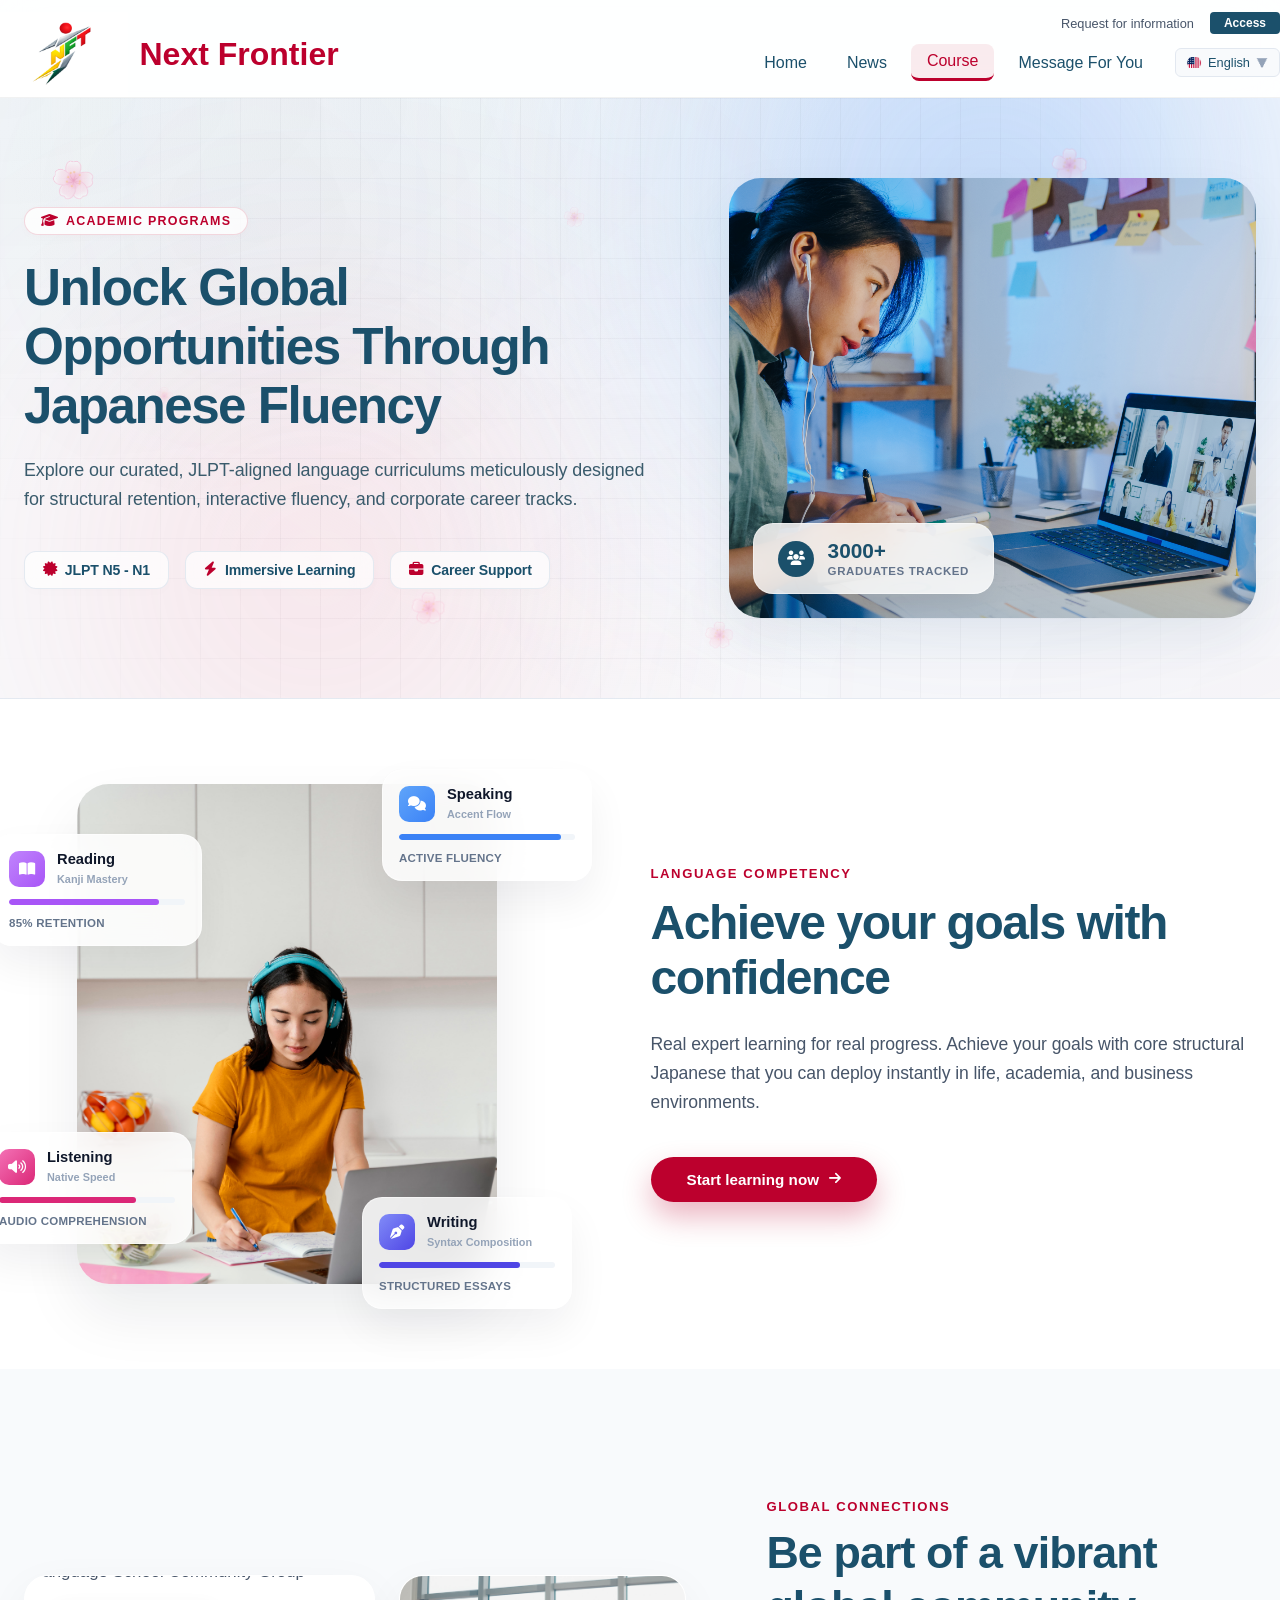
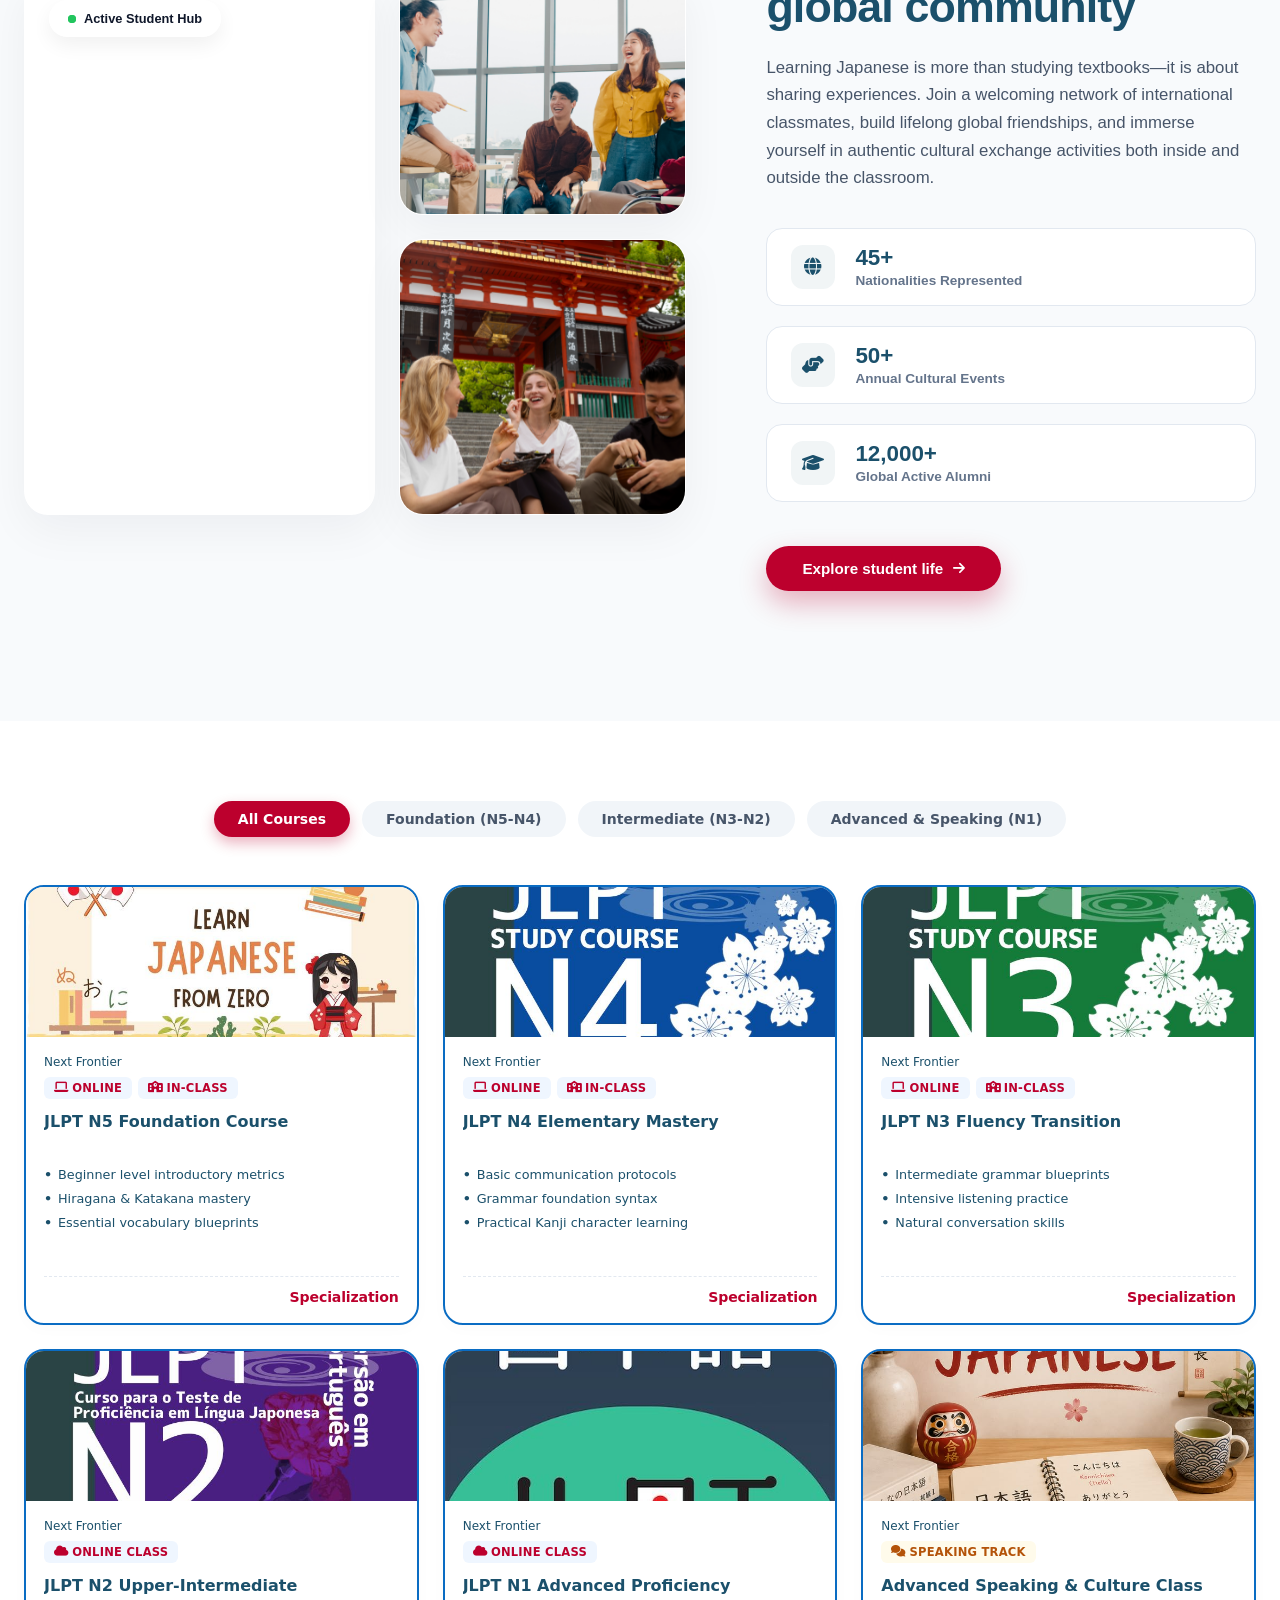
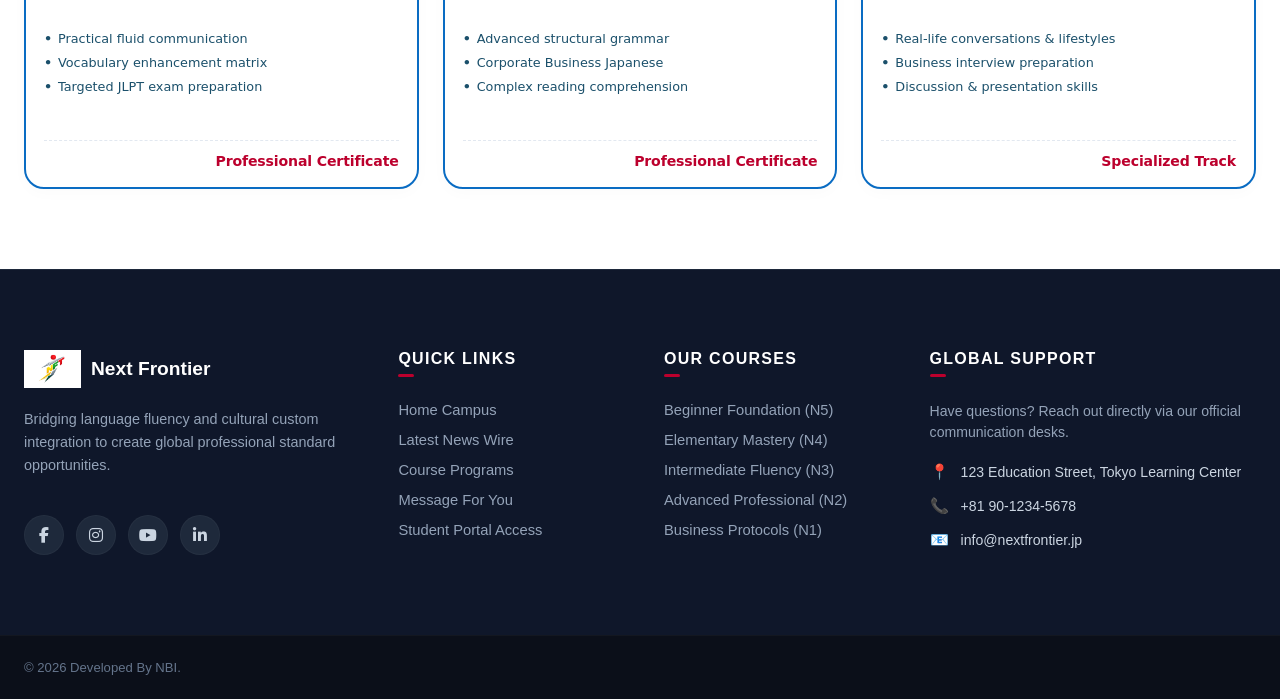
==== commit a3811ac1: "Update Menu link for Message Page" ====
--- a/course.html
+++ b/course.html
@@ -49,7 +49,7 @@
                             <a href="index.html">Home</a>
                             <a href="news.html">News</a>
                             <a href="course.html" class="active">Course</a>
-                            <a href="#">Message For You</a>
+                            <a href="message.html">Message For You</a>
                         </div>
                     </nav>
                     
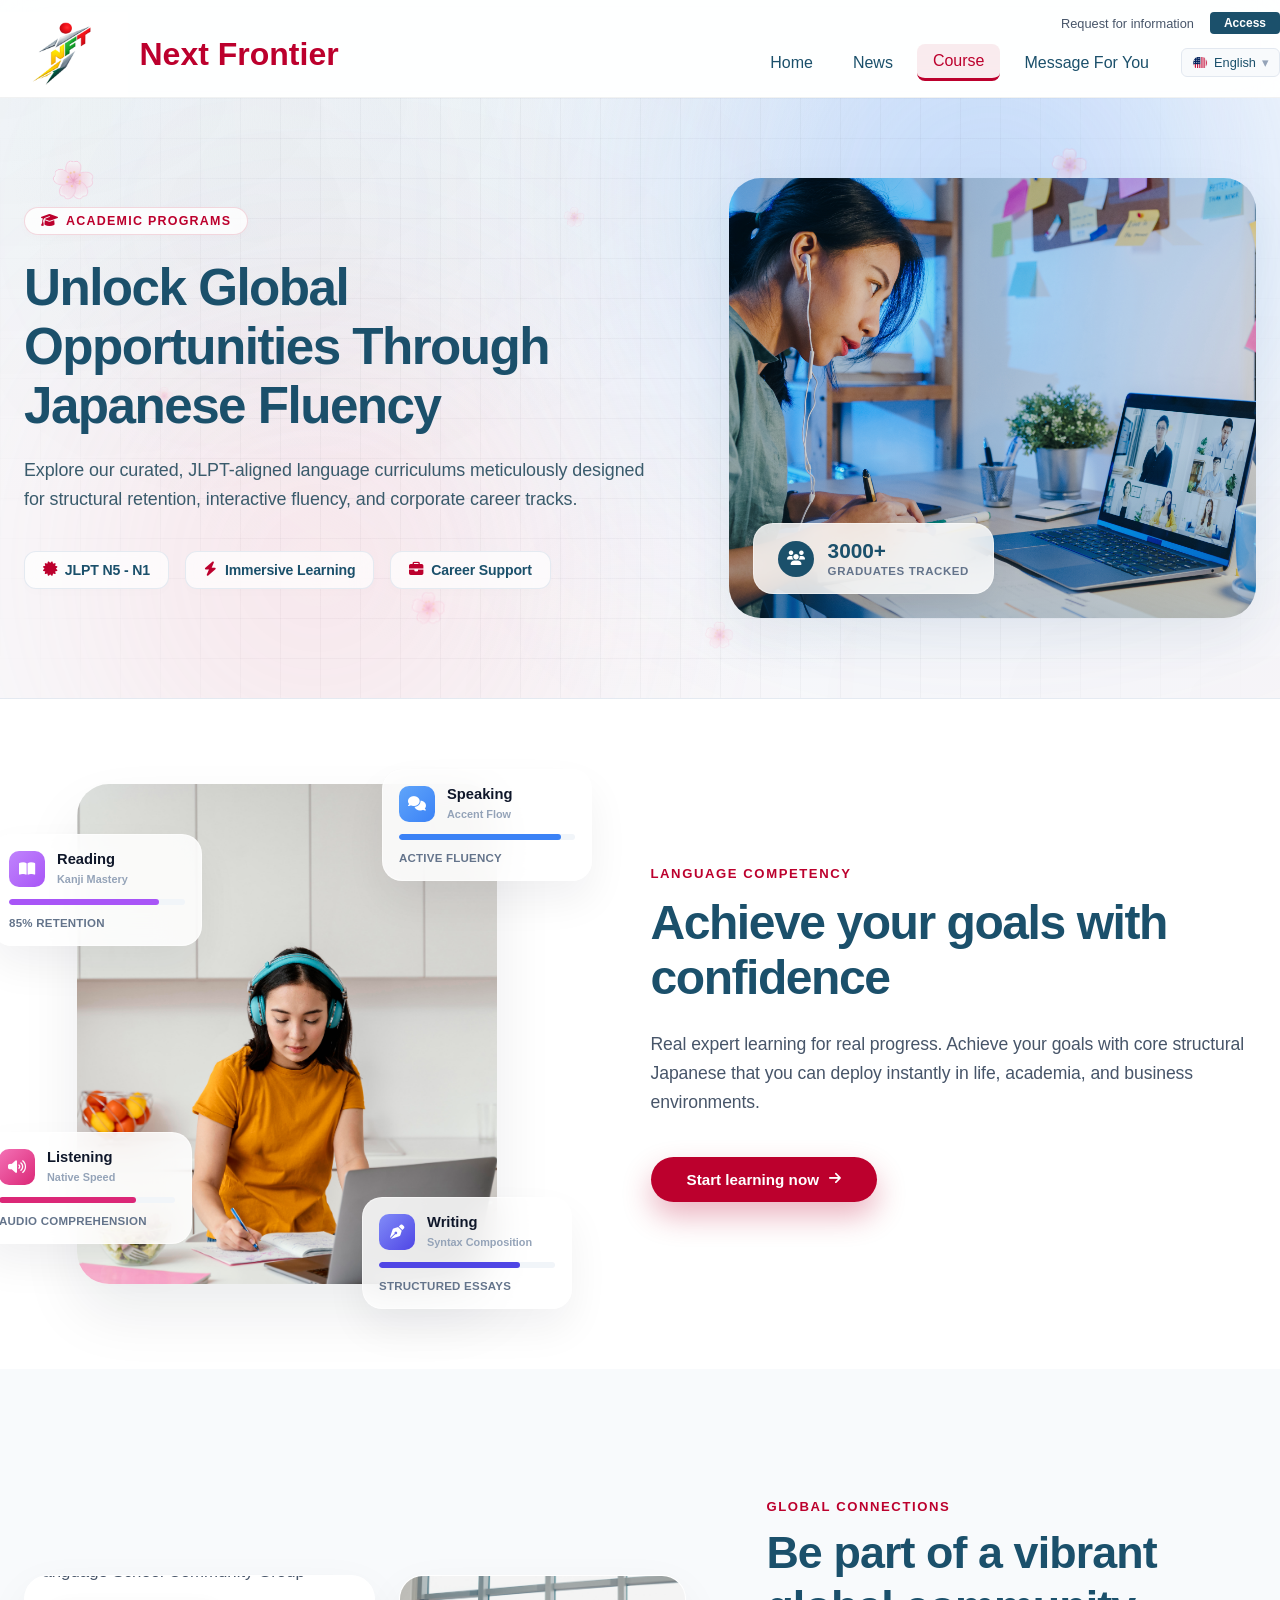
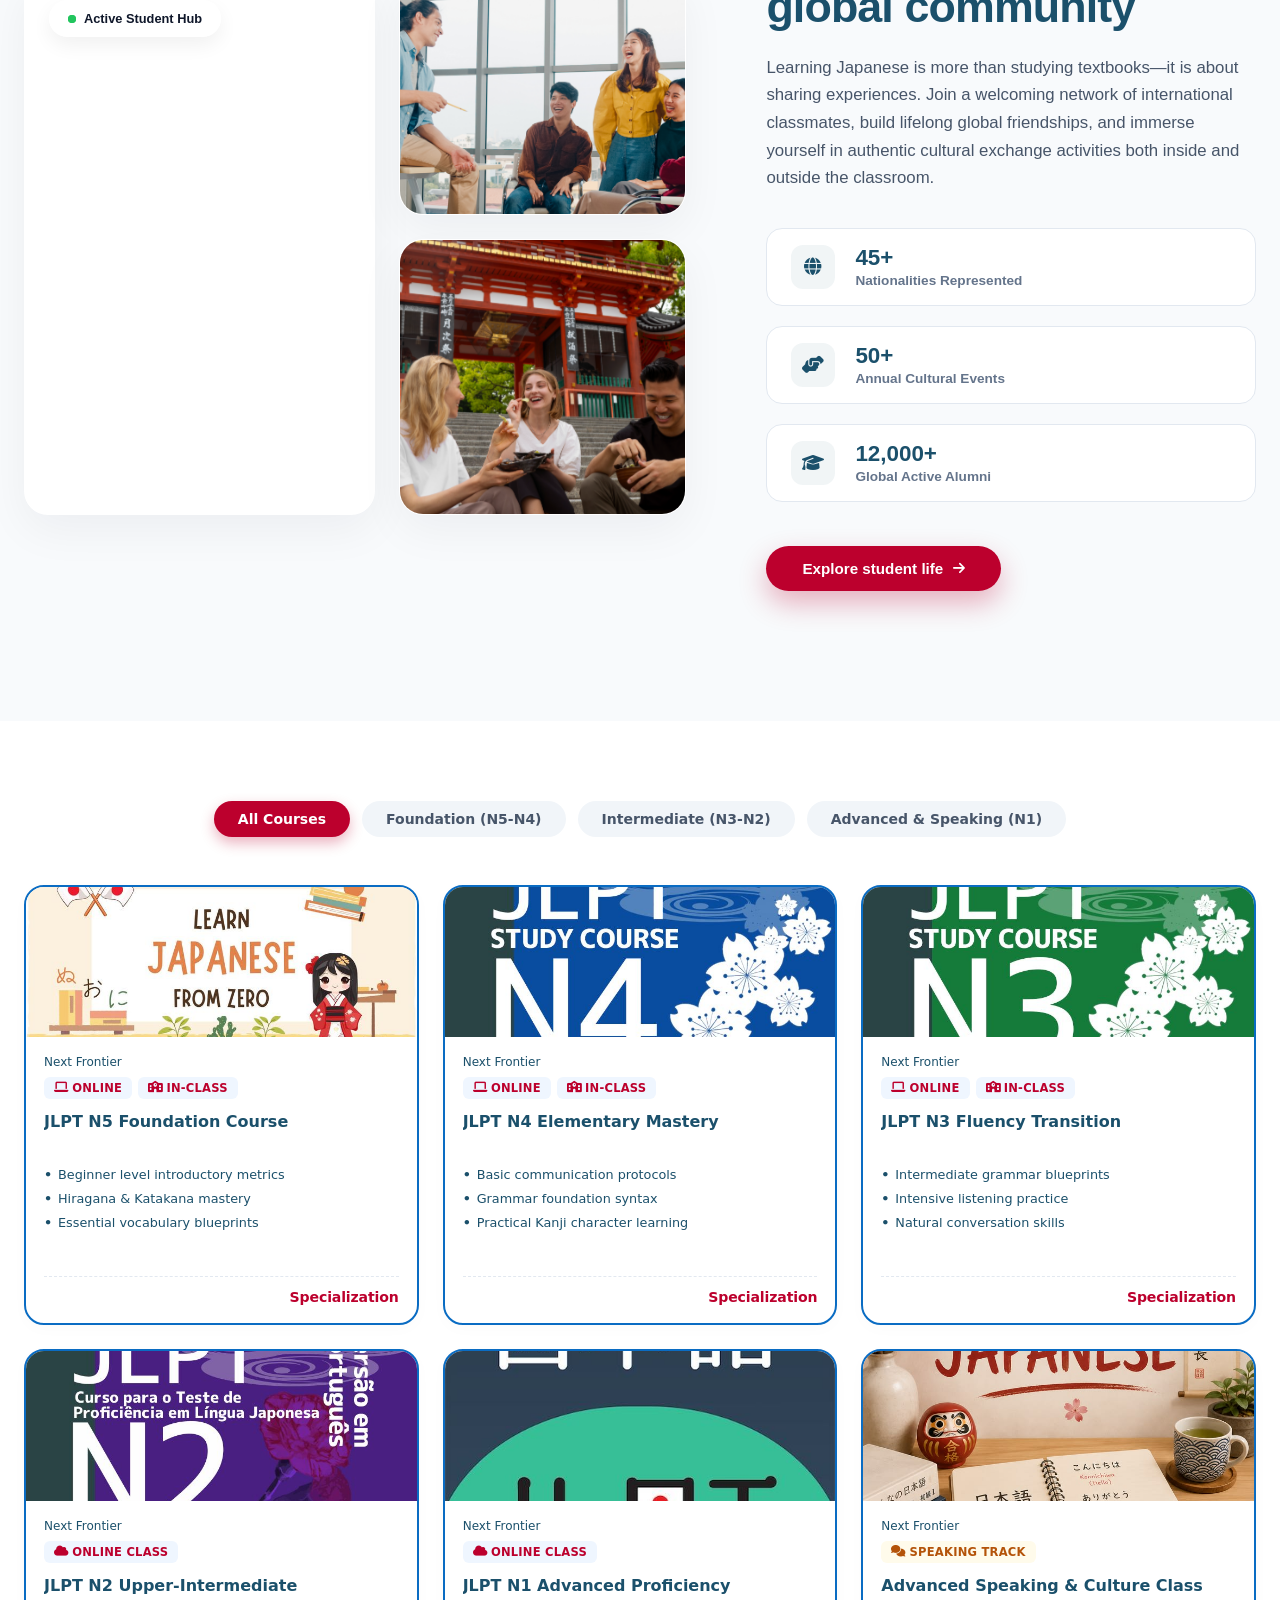
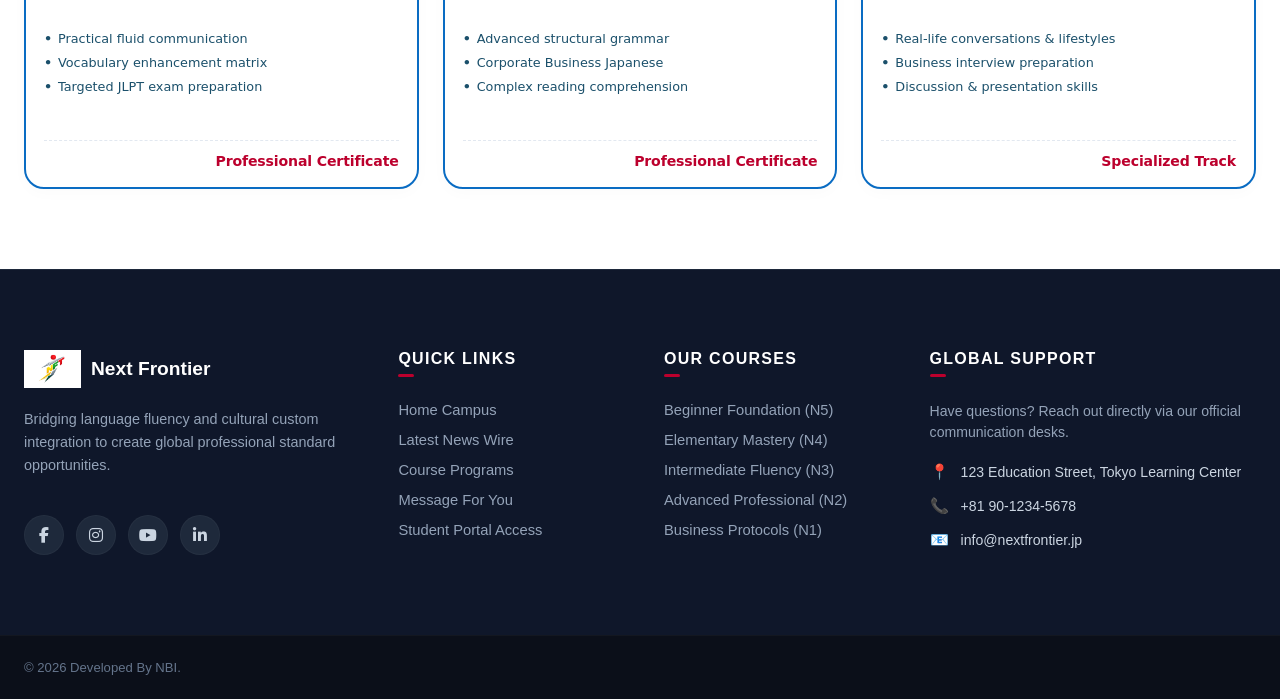
==== commit f3bfff5e: "change dropdown button and name" ====
--- a/course.html
+++ b/course.html
@@ -59,7 +59,7 @@
                             <button class="lang-dropdown-trigger" id="langTrigger">
                                 <img src="img/flags/gb.png" alt="English Flag" class="flag-icon"> 
                                 <span class="lang-text">English</span>
-                                <span class="chevron-arrow">⯆</span>
+                                <span class="chevron-arrow">&#9662;</span>
                             </button>
 
                             <div class="lang-dropdown-menu" id="langMenu">
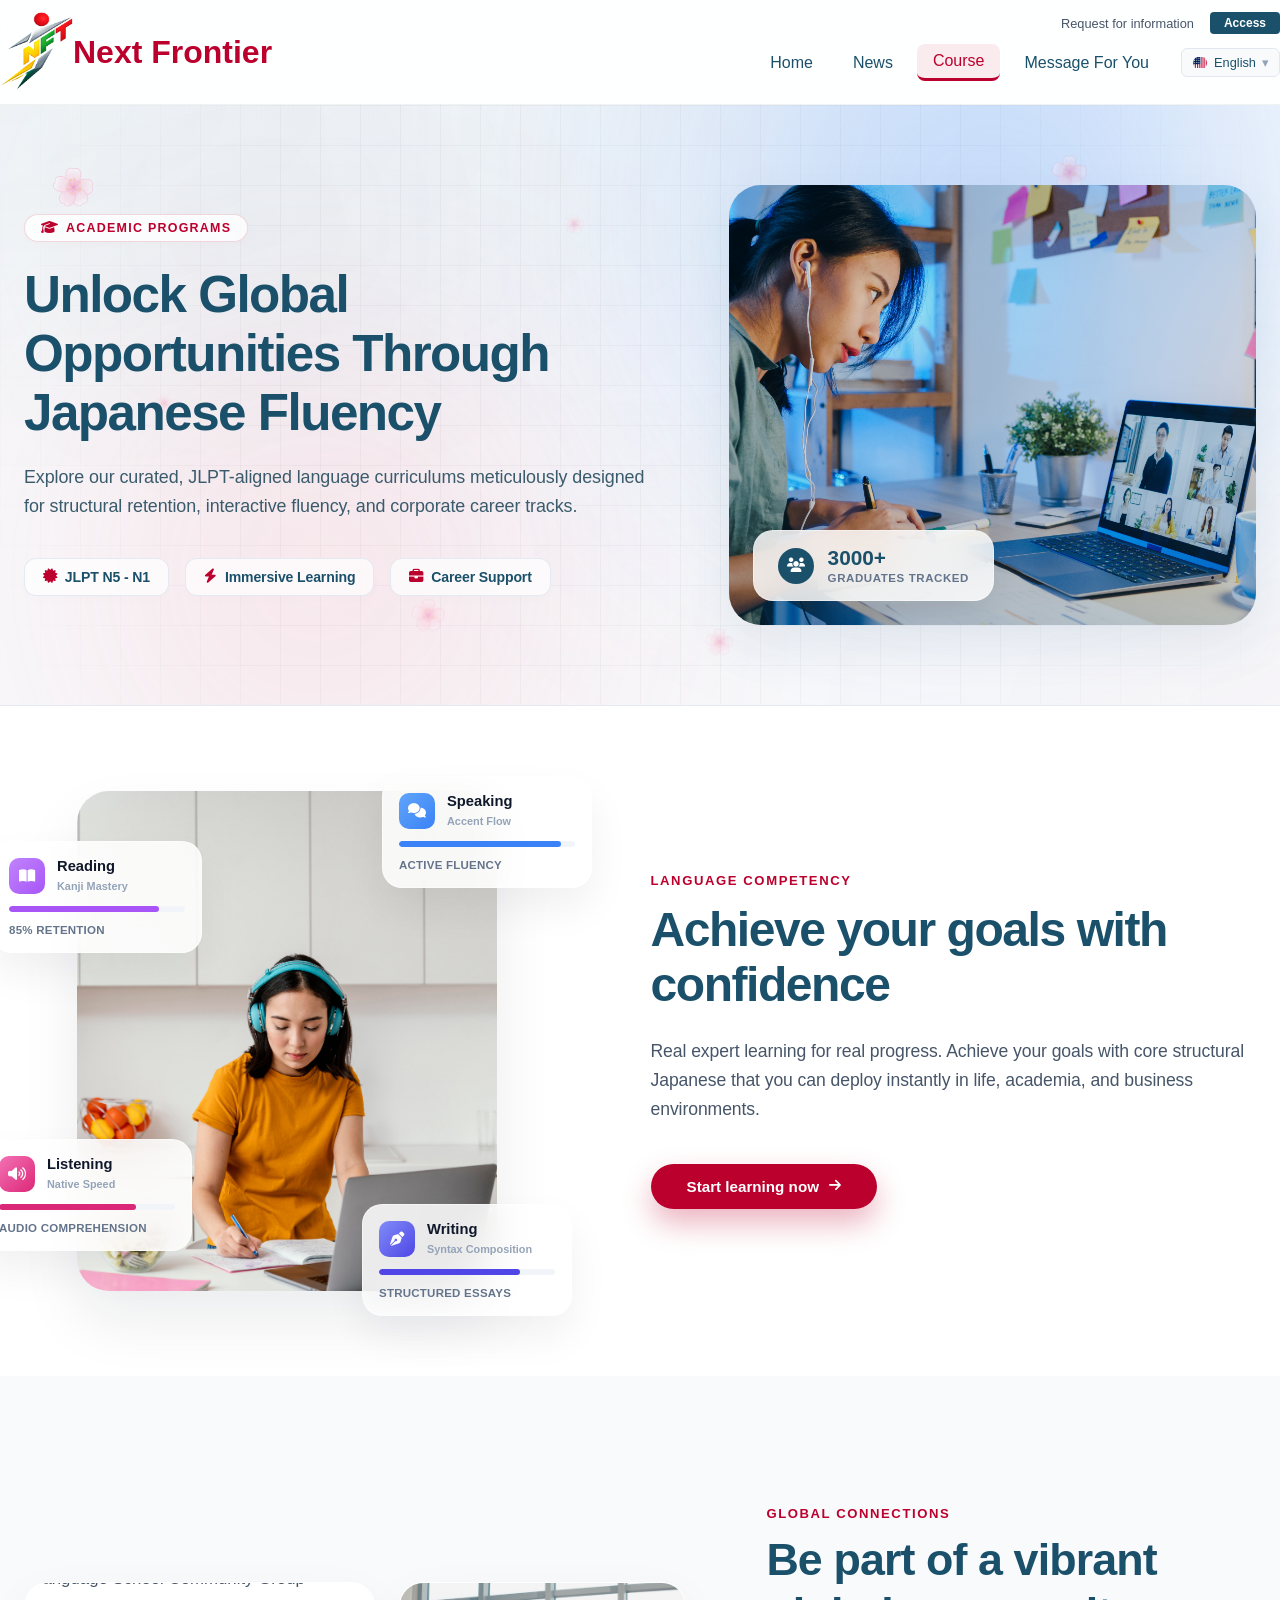
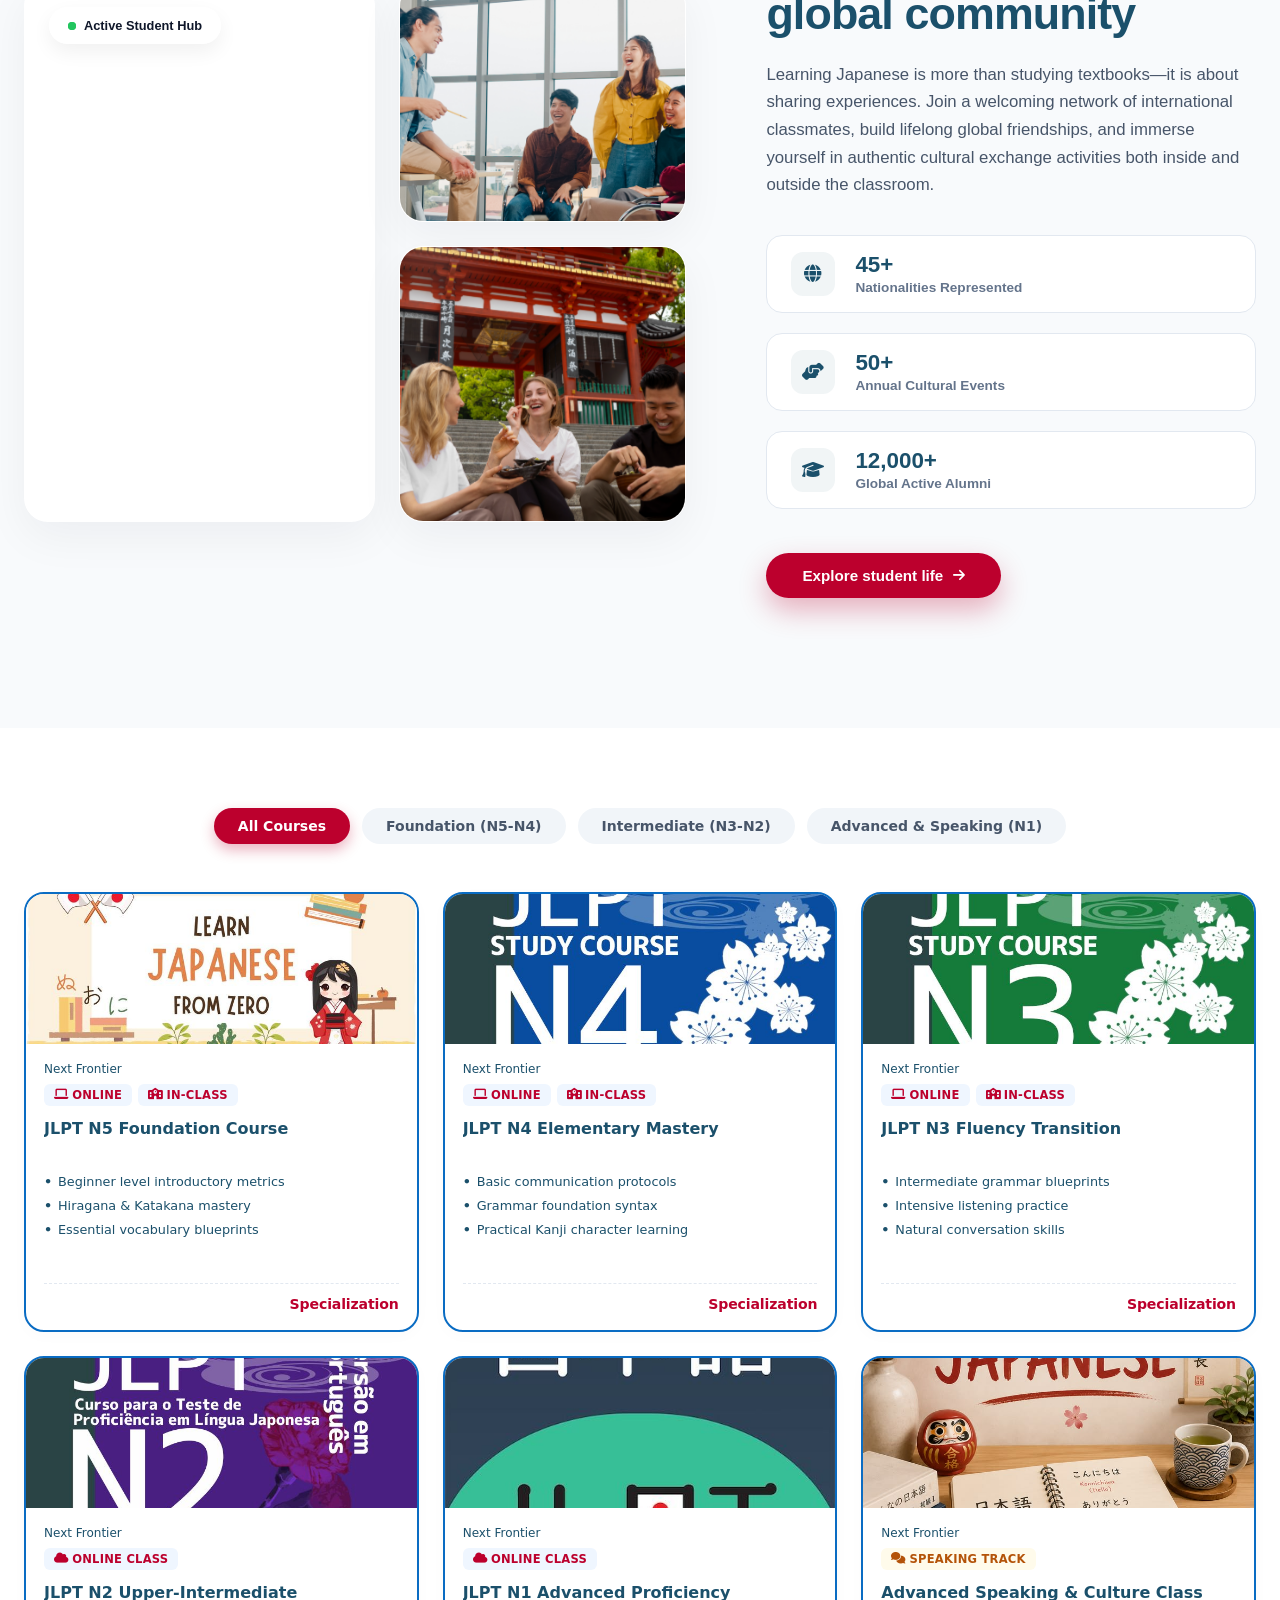
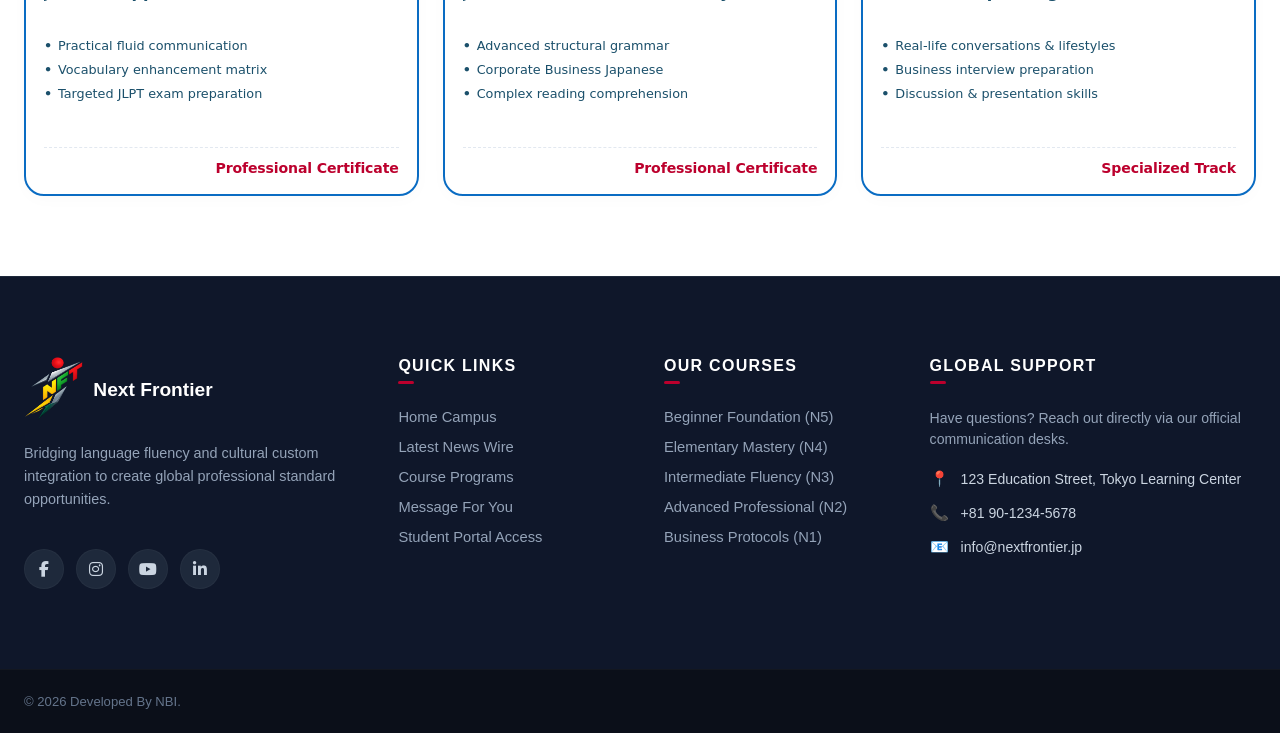
==== commit 2ad2cbce: "Adding If logo clicked to Home Page" ====
--- a/course.html
+++ b/course.html
@@ -27,8 +27,10 @@
             
             <!-- Left Side Logo Brand Block -->
             <div class="logo">
-                <img src="img/logo.png" alt="Logo"/>
-                <span><strong>Next Frontier</strong></span>
+                <a href="index.html">
+                    <img src="img/logo.png" alt="Logo"/>
+                    <span><strong>Next Frontier</strong></span>
+                </a>
             </div>
             
             <!-- Right Side Multi-tier Block -->
--- a/css/global.css
+++ b/css/global.css
@@ -61,6 +61,7 @@
     /* align-items: flex-end; Aligns baseline tracks neatly with tall logos */
     /* padding: 12px 24px;  */
     padding-top: 12px;
+    padding-bottom: 12px;
 }
 
 /* Logo Alignment Parameters */
@@ -75,7 +76,7 @@
 }
 
 .logo img {
-    height: 85px;      
+    height: 80px;      
     width: auto;       
     object-fit: contain;
 }
@@ -83,6 +84,13 @@
 .logo strong {
     color: #bc002d; /* Elegant corporate education blue shade */
     font-weight: 700;
+}
+
+.logo a {
+    display: flex;
+    align-items: center;
+    text-decoration: none;
+    color: inherit;
 }
 
 /* Right Column Structural Frame */
@@ -481,7 +489,7 @@
 }
 
 .footer-logo img {
-    height: 38px;
+    height: 65px;
     width: auto;
     object-fit: contain;
    /* filter: brightness(0) invert(1); /* Forces your colored graphic cleanly into white lines grid output */
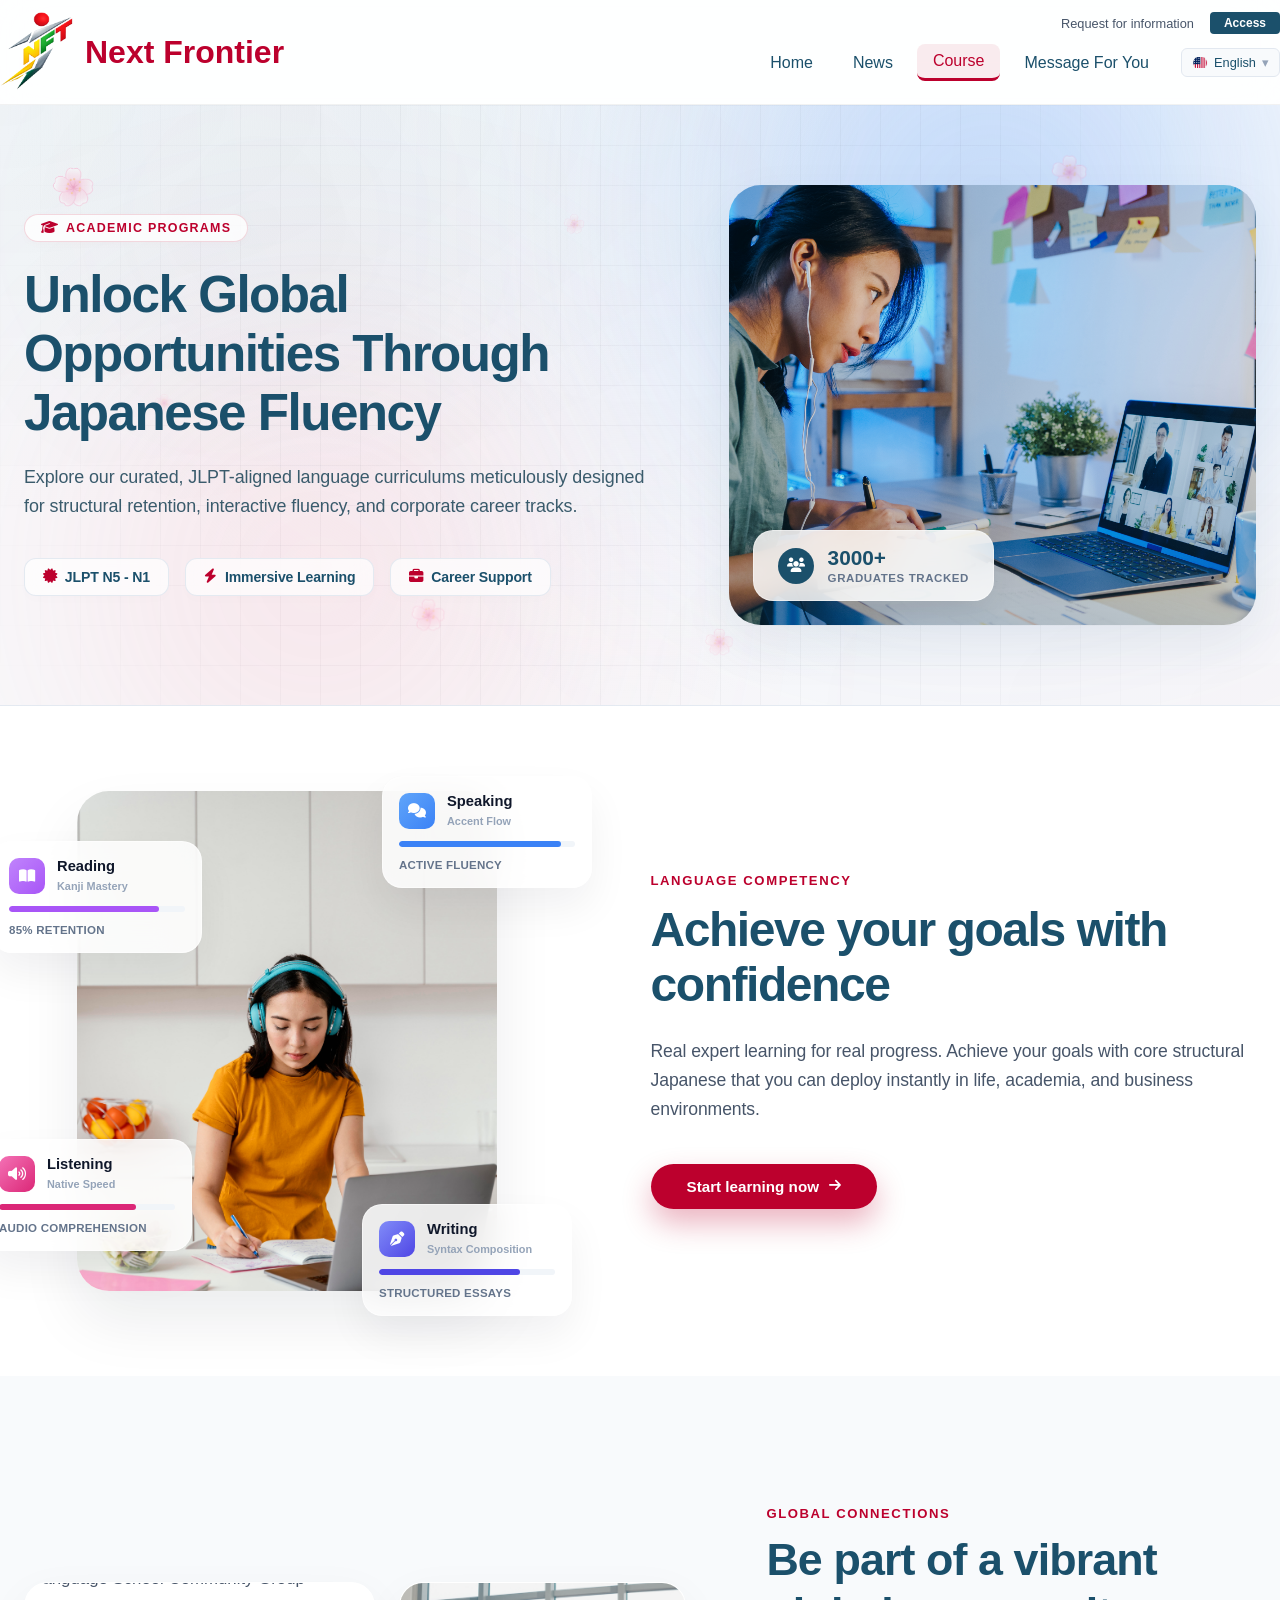
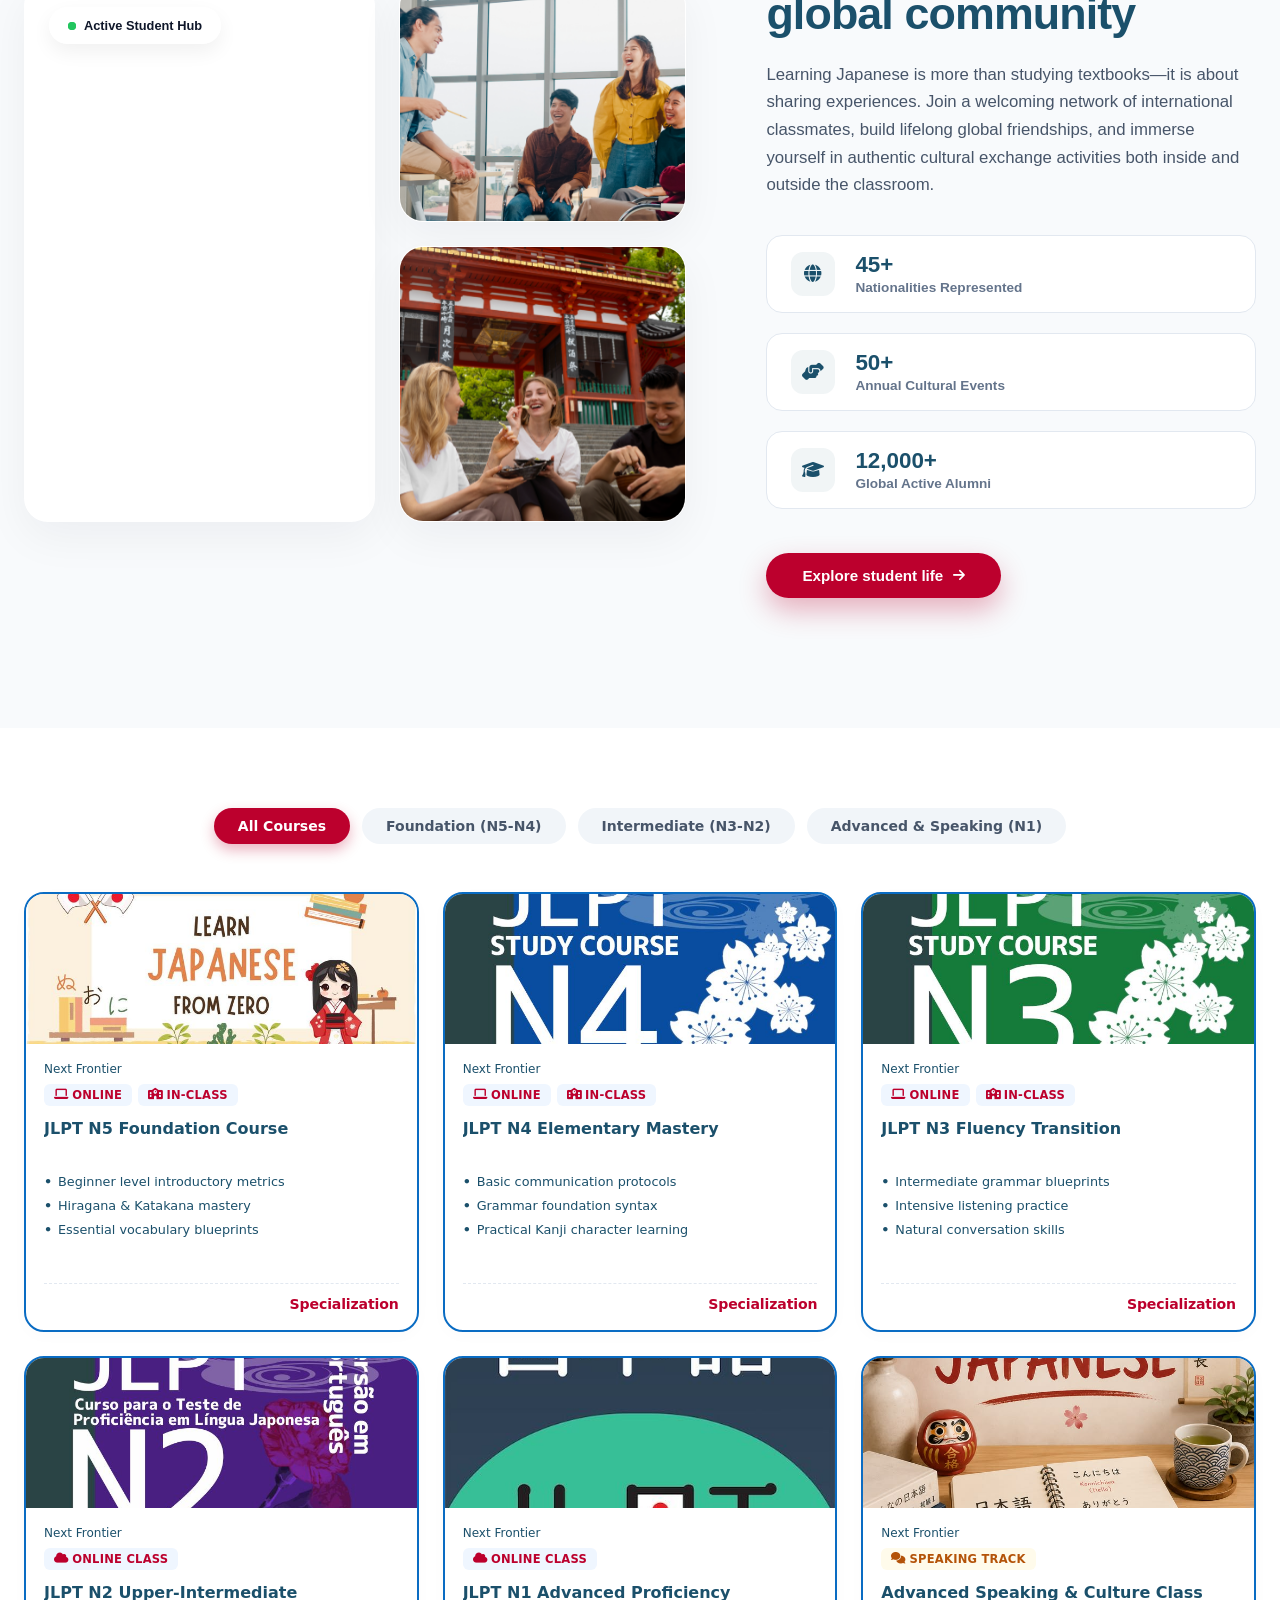
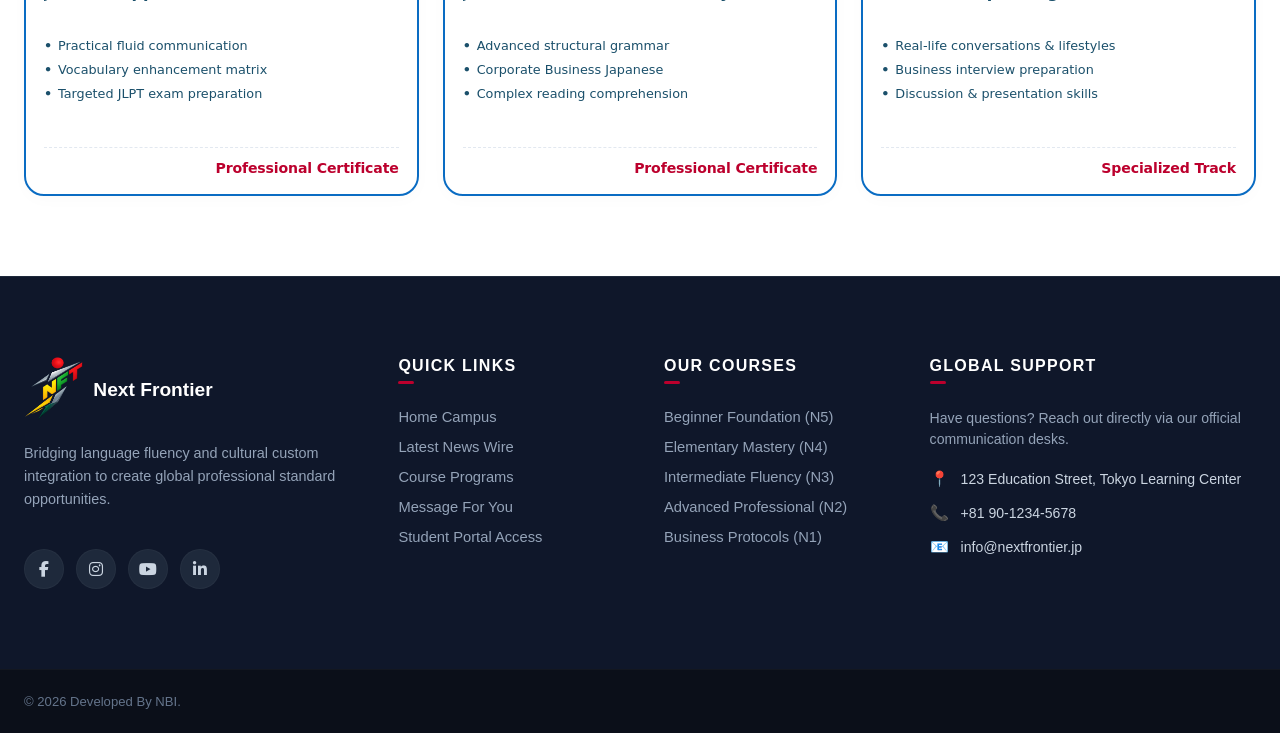
==== commit 452a4e8d: "EDL Update at mobile footer" ====
--- a/course.html
+++ b/course.html
@@ -1,616 +1,648 @@
 <!DOCTYPE html>
 <html lang="en">
-<head>
-    <meta charset="UTF-8">
-    <meta name="viewport" content="width=device-width, initial-scale=1.0">
-    <title>Courses - Next Frontier Japanese Language School</title>
-    
-    <!-- Google Fonts & Font Awesome Library -->
-    <link rel="preconnect" href="https://googleapis.com">
-    <link rel="preconnect" href="https://gstatic.com" crossorigin>
-    <link href="https://googleapis.com/css2?family=Plus+Jakarta+Sans:wght@300;400;500;600;700;800&display=swap" rel="stylesheet">
-    <link rel="stylesheet" href="https://cloudflare.com">
-    
-    <!-- CSS Links -->
-    <link rel="stylesheet" href="css/global.css">
-    <link rel="stylesheet" href="css/course.css">
-
-    <!-- FIX: Valid Font Awesome CDN Link -->
-    <link rel="stylesheet" href="https://cloudflare.com">
-    <link rel="stylesheet" href="https://cdnjs.cloudflare.com/ajax/libs/font-awesome/6.5.2/css/all.min.css" />
-</head>
-<body>
-
-    <!-- Header Tier (Your existing header layout goes here) -->
-    <header class="site-header">
-        <div class="header-container">
-            
-            <!-- Left Side Logo Brand Block -->
-            <div class="logo">
-                <a href="index.html">
-                    <img src="img/logo.png" alt="Logo"/>
-                    <span><strong>Next Frontier</strong></span>
-                </a>
-            </div>
-            
-            <!-- Right Side Multi-tier Block -->
-            <div class="header-navigation-column">
+    <head>
+        <meta charset="UTF-8">
+        <meta name="viewport" content="width=device-width, initial-scale=1.0">
+        <title>Courses - Next Frontier Japanese Language School</title>
+        
+        <!-- Google Fonts & Font Awesome Library -->
+        <link rel="preconnect" href="https://googleapis.com">
+        <link rel="preconnect" href="https://gstatic.com" crossorigin>
+        <link href="https://googleapis.com/css2?family=Plus+Jakarta+Sans:wght@300;400;500;600;700;800&display=swap" rel="stylesheet">
+        <link rel="stylesheet" href="https://cloudflare.com">
+        
+        <!-- CSS Links -->
+        <link rel="stylesheet" href="css/global.css">
+        <link rel="stylesheet" href="css/course.css">
+
+        <!-- FIX: Valid Font Awesome CDN Link -->
+        <link rel="stylesheet" href="https://cloudflare.com">
+        <link rel="stylesheet" href="https://cdnjs.cloudflare.com/ajax/libs/font-awesome/6.5.2/css/all.min.css" />
+    </head>
+    <body>
+
+        <!-- Header Tier (Your existing header layout goes here) -->
+        <header class="site-header">
+            <div class="header-container">
                 
-                <!-- Tier 1 Row: Minimal Utility Links Tracker -->
-                <div class="top-utility-bar">
-                    <div class="utility-links">
-                        <a href="#contact" class="utility-item">Request for information</a>
-                        <a href="#access" class="utility-item access-btn">Access</a>
-                    </div>
-                </div>
-                
-                <!-- Tier 2 Row: Main Menus + International Call to Action Button -->
-                <div class="main-navigation-row">
-                    <nav class="main-nav">
-                        <div class="nav-menu">
-                            <a href="index.html">Home</a>
-                            <a href="news.html">News</a>
-                            <a href="course.html" class="active">Course</a>
-                            <a href="message.html">Message For You</a>
-                        </div>
-                    </nav>
-                    
-                    <!-- Action Controls Section (Houses Language Selector Drawer Toggle) -->
-                    <div class="header-actions">
-                        <div class="language-selector">
-                            <button class="lang-dropdown-trigger" id="langTrigger">
-                                <img src="img/flags/gb.png" alt="English Flag" class="flag-icon"> 
-                                <span class="lang-text">English</span>
-                                <span class="chevron-arrow">&#9662;</span>
-                            </button>
-
-                            <div class="lang-dropdown-menu" id="langMenu">
-                                <a href="course.html" class="lang-item">
-                                    <img src="img/flags/gb.png" alt="UK" class="flag-icon"> English
-                                </a>
-                                <a href="course_jp.html" class="lang-item">
-                                    <img src="img/flags/jp.png" alt="Japan" class="flag-icon"> Japanese
-                                </a>
-                                <a href="course_mm.html" class="lang-item">
-                                    <img src="img/flags/mm.png" alt="Myanmar" class="flag-icon"> Myanmar
-                                </a>
-                            </div>
-                        </div>
-
-                        <!-- Mobile Hamburger Toggle Drawer Trigger -->
-                        <button class="hamburger-toggle" id="menuToggle" aria-label="Toggle Menu">
-                            <span class="bar"></span>
-                            <span class="bar"></span>
-                            <span class="bar"></span>
-                        </button>
-                    </div>
-                </div> <!-- /main-navigation-row -->
-
-            </div> <!-- /header-navigation-column -->
-        </div>
-    </header>
-
-    <!--  Premium Page Intro Header Section -->
-    <header class="course-page-intro">
-        <div class="banner-bg-matrix">
-            <div class="glow-orb orb-blue"></div>
-            <div class="glow-orb orb-pink"></div>
-            <div class="grid-overlay"></div>
-            
-            <!-- Floating Design Accents -->
-            <!-- <span class="floating-accent shape-circle cross-1">+</span>
-            <span class="floating-accent shape-circle ring-1"></span>
-            <span class="floating-accent shape-circle cross-2">+</span>
-            <span class="floating-accent shape-circle ring-2"></span> -->
-
-            <!-- Floating Sakura Flower Design Accents -->
-            <!-- Floating Realistic Sakura Flower Design Accents -->
-            <div class="floating-accent sakura-flower sakura-real-1">
-                <img src="img/sakura-real-1.png" alt="Sakura Blossom Accent">
-            </div>
-            <div class="floating-accent sakura-flower sakura-real-2">
-                <img src="img/sakura-real-1.png" alt="Sakura Petal Accent">
-            </div>
-            <div class="floating-accent sakura-flower sakura-real-3">
-                <img src="img/sakura-real-1.png" alt="Sakura Blossom Accent">
-            </div>
-            <div class="floating-accent sakura-flower sakura-real-4">
-                <img src="img/sakura-real-1.png" alt="Sakura Petal Accent">
-            </div>
-            <div class="floating-accent sakura-flower sakura-real-5">
-                <img src="img/sakura-real-1.png" alt="Sakura Blossom Accent">
-            </div>
-            <div class="floating-accent sakura-flower sakura-real-6">
-                <img src="img/sakura-real-1.png" alt="Sakura Petal Accent">
-            </div>
-            <div class="floating-accent sakura-flower sakura-real-7">
-                <img src="img/sakura-real-1.png" alt="Sakura Blossom Accent">
-            </div>
-        </div>
-        <div class="intro-container">
-            <!-- Left Side: Spacious Text Layouts -->
-            <div class="intro-text-column">
-                <div class="badge-pill">
-                    <i class="fa-solid fa-graduation-cap badge-icon"></i>
-                    <span class="intro-tagline">Academic Programs</span>
-                </div>
-                <h1 class="intro-title">Unlock Global Opportunities Through Japanese Fluency</h1>
-                <p class="intro-desc">Explore our curated, JLPT-aligned language curriculums meticulously designed for structural retention, interactive fluency, and corporate career tracks.</p>
-                
-                <!-- Structural Feature Tags -->
-                <div class="intro-features-row">
-                    <div class="intro-tag-item">
-                        <i class="fa-solid fa-certificate tag-icon"></i> JLPT N5 - N1
-                    </div>
-                    <div class="intro-tag-item">
-                        <i class="fa-solid fa-bolt tag-icon"></i> Immersive Learning
-                    </div>
-                    <div class="intro-tag-item">
-                        <i class="fa-solid fa-briefcase tag-icon"></i> Career Support
-                    </div>
-                </div>
-            </div>
-
-            <!-- Right Side: Sleek Graphical Photo Frame Container -->
-            <div class="intro-graphic-column">
-                <div class="hero-image-frame">
-                    <!-- Replace with an authentic high-resolution study/campus image asset -->
-                    <img src="img/course-hero.jpg" alt="Japanese Language Study Culture" class="hero-display-img">
-                    <div class="hero-frame-overlay"></div>
-                    
-                    <!-- Floating Micro Interaction Stats Glass Card -->
-                    <div class="floating-glass-stat">
-                        <div class="stat-icon-pool"><i class="fa-solid fa-users"></i></div>
-                        <div class="stat-text-box">
-                            <h4>3000+</h4>
-                            <p>Graduates Tracked</p>
-                        </div>
-                    </div>
-                </div>
-            </div>
-
-        </div>
-    </header>
-
-    <!-- ==========================================================================
-    UPGRADED: SKILLS COGNITION SECTION (Premium Live Status Cards)
-    ========================================================================== -->
-    <section class="skills-immersion-section">
-        <div class="skills-immersion-container">
-            <!-- Right Side: Clean Media Block Matrix with Live Floating Analytics -->
-            <!-- Right Side: Graphic Collage Workspace with Floating Cards -->
-            <div class="skills-graphic-column">
-                <div class="collage-main-frame">
-                    
-                    <!-- Main Portrait Artwork Layer -->
-                    <div class="image-mask-frame" data-reveal="fade">
-                        <img src="img/skills-hero.jpg" alt="Student master language fluency tracking" class="collage-subject-img">
-                        <div class="ambient-frame-glow"></div>
-                    </div>
-                    
-                    <!-- Floating Card 1: Reading (Top Left Anchor) -->
-                    <div class="floating-skill-card position-reading" data-reveal="left">
-                        <div class="skill-card-header">
-                            <div class="skill-icon-bubble bg-gradient-purple">
-                                <i class="fa-solid fa-book-open"></i>
-                            </div>
-                            <div class="skill-title-block">
-                                <h4>Reading</h4>
-                                <span class="skill-status-label">Kanji Mastery</span>
-                            </div>
-                        </div>
-                        <div class="skill-progress-bar">
-                            <div class="progress-fill fill-purple" style="width: 85%;"></div>
-                        </div>
-                        <span class="skill-metric-text">85% Retention</span>
-                    </div>
-
-                    <!-- Floating Card 2: Speaking (Top Right Anchor) -->
-                    <div class="floating-skill-card position-speaking" data-reveal="right">
-                        <div class="skill-card-header">
-                            <div class="skill-icon-bubble bg-gradient-blue">
-                                <i class="fa-solid fa-comments"></i>
-                            </div>
-                            <div class="skill-title-block">
-                                <h4>Speaking</h4>
-                                <span class="skill-status-label">Accent Flow</span>
-                            </div>
-                        </div>
-                        <div class="skill-progress-bar">
-                            <div class="progress-fill fill-blue" style="width: 92%;"></div>
-                        </div>
-                        <span class="skill-metric-text">Active Fluency</span>
-                    </div>
-
-                    <!-- Floating Card 3: Listening (Bottom Left Anchor) -->
-                    <div class="floating-skill-card position-listening" data-reveal="bottom-left">
-                        <div class="skill-card-header">
-                            <div class="skill-icon-bubble bg-gradient-pink">
-                                <i class="fa-solid fa-volume-high"></i>
-                            </div>
-                            <div class="skill-title-block">
-                                <h4>Listening</h4>
-                                <span class="skill-status-label">Native Speed</span>
-                            </div>
-                        </div>
-                        <div class="skill-progress-bar">
-                            <div class="progress-fill fill-pink" style="width: 78%;"></div>
-                        </div>
-                        <span class="skill-metric-text">Audio Comprehension</span>
-                    </div>
-
-                    <!-- Floating Card 4: Writing (Bottom Right Anchor) -->
-                    <div class="floating-skill-card position-writing" data-reveal="bottom-right">
-                        <div class="skill-card-header">
-                            <div class="skill-icon-bubble bg-gradient-indigo">
-                                <i class="fa-solid fa-pen-nib"></i>
-                            </div>
-                            <div class="skill-title-block">
-                                <h4>Writing</h4>
-                                <span class="skill-status-label">Syntax Composition</span>
-                            </div>
-                        </div>
-                        <div class="skill-progress-bar">
-                            <div class="progress-fill fill-indigo" style="width: 80%;"></div>
-                        </div>
-                        <span class="skill-metric-text">Structured Essays</span>
-                    </div>
-
-                </div> <!-- /collage-main-frame -->
-            </div> <!-- /skills-graphic-column -->
-
-            <!-- Left Side: Clean Typography & Modern Glass Action Callout -->
-            <div class="skills-text-column">
-                <span class="skills-mini-tag">Language Competency</span>
-                <h2 class="skills-main-heading">Achieve your goals with confidence</h2>
-                <p class="skills-description">
-                    Real expert learning for real progress. Achieve your goals with core structural Japanese that you can deploy instantly in life, academia, and business environments. 
-                </p>
-                <div class="skills-action-row">
-                    <a href="course.html" class="skills-start-cta">
-                        Start learning now <i class="fa-solid fa-arrow-right cta-arrow"></i>
-                    </a>
-                </div>
-            </div>
-
-            
-
-        </div>
-    </section>
-
-    <!-- ==========================================================================
-    COMMUNITY LIFEPATH SECTION (Modern Masonry & Global Connectivity Counters)
-    ========================================================================== -->
-    <section class="community-section">
-        <div class="community-container">
-            
-            <!-- Left Side: Interactive Graphic Masonry Matrix (1) | (2,3) -->
-            <div class="community-media-column">
-                <div class="masonry-grid-wrapper">
-                    
-                    <!-- (1) Left Main Frame - Fly-In Left -->
-                    <div class="masonry-item frame-main-left">
-                        <img src="img/community-main.jpg" alt="Language School Community Group" class="masonry-img">
-                        <div class="floating-glass-pill">
-                            <span class="pulse-dot"></span> Active Student Hub
-                        </div>
-                    </div>
-
-                    <!-- Right Sub-Track - Elements fly in from right with staggered delay timings -->
-                    <div class="masonry-right-track">
-                        
-                        <!-- (2) Classroom Upper Frame - Fly-In Right Fast -->
-                        <div class="masonry-item frame-side-top">
-                            <img src="img/community-classroom.jpg" alt="Interactive Classroom Culture" class="masonry-img">
-                        </div>
-
-                        <!-- (3) Cultural Lower Frame - Fly-In Right Delayed -->
-                        <div class="masonry-item frame-side-bottom">
-                            <img src="img/community-culture.jpg" alt="Cultural Event Activities" class="masonry-img">
-                        </div>
-
-                    </div> <!-- /masonry-right-track -->
-
-                </div> <!-- /masonry-grid-wrapper -->
-            </div>
-
-            <!-- Right Side: Descriptive Typography, Metrics & Actions Track -->
-            <div class="community-text-column">
-                <span class="community-tagline">Global Connections</span>
-                <h2 class="community-main-heading">Be part of a vibrant global community</h2>
-                <p class="community-description">
-                    Learning Japanese is more than studying textbooks—it is about sharing experiences. Join a welcoming network of international classmates, build lifelong global friendships, and immerse yourself in authentic cultural exchange activities both inside and outside the classroom.
-                </p>
-
-                <!-- Metrics Highlight Board Matrix Layout -->
-                <div class="community-metrics-grid">
-                    <div class="metric-block-card">
-                        <div class="metric-icon-bubble"><i class="fa-solid fa-globe"></i></div>
-                        <div class="metric-data-box">
-                            <h4 class="counter-number">45+</h4>
-                            <p class="counter-label">Nationalities Represented</p>
-                        </div>
-                    </div>
-                    <div class="metric-block-card">
-                        <div class="metric-icon-bubble"><i class="fa-solid fa-handshake-angle"></i></div>
-                        <div class="metric-data-box">
-                            <h4 class="counter-number">50+</h4>
-                            <p class="counter-label">Annual Cultural Events</p>
-                        </div>
-                    </div>
-                    <div class="metric-block-card">
-                        <div class="metric-icon-bubble"><i class="fa-solid fa-graduation-cap"></i></div>
-                        <div class="metric-data-box">
-                            <h4 class="counter-number">12,000+</h4>
-                            <p class="counter-label">Global Active Alumni</p>
-                        </div>
-                    </div>
-                </div>
-
-                <div class="community-action-row">
-                    <a href="#" class="community-join-cta">
-                        Explore student life <i class="fa-solid fa-arrow-right cta-arrow-glide"></i>
-                    </a>
-                </div>
-            </div>
-
-        </div>
-    </section>
-
-    <!-- Modern Interactive Course Card Grid Section -->
-    <main class="course-catalog-section">
-        <div class="catalog-container">
-            
-            <!-- ✨ Premium Floating Category Navigation HUD -->
-            <nav class="catalog-filter-bar">
-                <button class="filter-pill active" data-target="all">All Courses</button>
-                <button class="filter-pill" data-target="foundation">Foundation (N5-N4)</button>
-                <button class="filter-pill" data-target="intermediate">Intermediate (N3-N2)</button>
-                <button class="filter-pill" data-target="advanced">Advanced & Speaking (N1)</button>
-            </nav>
-            
-            <!-- 4-Column Coursera Style Dense Matrix -->
-            <div class="catalog-grid" id="catalogGrid">
-                
-                <!-- Course 1: N5 -->
-                <article class="catalog-card" data-category="foundation">
-                    <div class="card-media-frame">
-                        <img src="img/course-beginner.jpg" alt="JLPT N5 Course">
-                    </div>
-                    <div class="card-body-content">
-                        <div class="card-delivery-modes">
-                            <span class="mode-tag"><i class="fa-solid fa-laptop"></i> Online</span>
-                            <span class="mode-tag"><i class="fa-solid fa-school"></i> In-Class</span>
-                        </div>
-                        <h2 class="card-main-title">JLPT N5 Foundation Course</h2>
-                        <ul class="card-feature-list">
-                            <li>Beginner level introductory metrics</li>
-                            <li>Hiragana & Katakana mastery</li>
-                            <li>Essential vocabulary blueprints</li>
-                        </ul>
-                        <div class="card-pricing-footer">
-                            <span class="enroll-action-btn">Specialization</span>
-                        </div>
-                    </div>
-                </article>
-
-                <!-- Course 2: N4 -->
-                <article class="catalog-card" data-category="foundation">
-                    <div class="card-media-frame">
-                        <img src="img/course-n4.jpg" alt="JLPT N4 Course">
-                    </div>
-                    <div class="card-body-content">
-                        <div class="card-delivery-modes">
-                            <span class="mode-tag"><i class="fa-solid fa-laptop"></i> Online</span>
-                            <span class="mode-tag"><i class="fa-solid fa-school"></i> In-Class</span>
-                        </div>
-                        <h2 class="card-main-title">JLPT N4 Elementary Mastery</h2>
-                        <ul class="card-feature-list">
-                            <li>Basic communication protocols</li>
-                            <li>Grammar foundation syntax</li>
-                            <li>Practical Kanji character learning</li>
-                        </ul>
-                        <div class="card-pricing-footer">
-                            <span class="enroll-action-btn">Specialization</span>
-                        </div>
-                    </div>
-                </article>
-
-                <!-- Course 3: N3 -->
-                <article class="catalog-card" data-category="intermediate">
-                    <div class="card-media-frame">
-                        <img src="img/course-n3.jpg" alt="JLPT N3 Course">
-                    </div>
-                    <div class="card-body-content">
-                        <div class="card-delivery-modes">
-                            <span class="mode-tag"><i class="fa-solid fa-laptop"></i> Online</span>
-                            <span class="mode-tag"><i class="fa-solid fa-school"></i> In-Class</span>
-                        </div>
-                        <h2 class="card-main-title">JLPT N3 Fluency Transition</h2>
-                        <ul class="card-feature-list">
-                            <li>Intermediate grammar blueprints</li>
-                            <li>Intensive listening practice</li>
-                            <li>Natural conversation skills</li>
-                        </ul>
-                        <div class="card-pricing-footer">
-                            <span class="enroll-action-btn">Specialization</span>
-                        </div>
-                    </div>
-                </article>
-
-                <!-- Course 4: N2 -->
-                <article class="catalog-card" data-category="intermediate">
-                    <div class="card-media-frame">
-                        <img src="img/course-n2.jpg" alt="JLPT N2 Course">
-                    </div>
-                    <div class="card-body-content">
-                        <div class="card-delivery-modes">
-                            <span class="mode-tag"><i class="fa-solid fa-cloud"></i> Online Class</span>
-                        </div>
-                        <h2 class="card-main-title">JLPT N2 Upper-Intermediate</h2>
-                        <ul class="card-feature-list">
-                            <li>Practical fluid communication</li>
-                            <li>Vocabulary enhancement matrix</li>
-                            <li>Targeted JLPT exam preparation</li>
-                        </ul>
-                        <div class="card-pricing-footer">
-                            <span class="enroll-action-btn">Professional Certificate</span>
-                        </div>
-                    </div>
-                </article>
-
-                <!-- Course 5: N1 -->
-                <article class="catalog-card" data-category="advanced">
-                    <div class="card-media-frame">
-                        <img src="img/course-n1.jpg" alt="JLPT N1 Course">
-                    </div>
-                    <div class="card-body-content">
-                        <div class="card-delivery-modes">
-                            <span class="mode-tag"><i class="fa-solid fa-cloud"></i> Online Class</span>
-                        </div>
-                        <h2 class="card-main-title">JLPT N1 Advanced Proficiency</h2>
-                        <ul class="card-feature-list">
-                            <li>Advanced structural grammar</li>
-                            <li>Corporate Business Japanese</li>
-                            <li>Complex reading comprehension</li>
-                        </ul>
-                        <div class="card-pricing-footer">
-                            <span class="enroll-action-btn">Professional Certificate</span>
-                        </div>
-                    </div>
-                </article>
-
-                <!-- Course 6: Advanced Speaking -->
-                <article class="catalog-card" data-category="advanced">
-                    <div class="card-media-frame">
-                        <img src="img/course-speaking.jpg" alt="Advanced Speaking Class">
-                    </div>
-                    <div class="card-body-content">
-                        <div class="card-delivery-modes">
-                            <span class="mode-tag specialty"><i class="fa-solid fa-comments"></i> Speaking Track</span>
-                        </div>
-                        <h2 class="card-main-title">Advanced Speaking & Culture Class</h2>
-                        <ul class="card-feature-list">
-                            <li>Real-life conversations & lifestyles</li>
-                            <li>Business interview preparation</li>
-                            <li>Discussion & presentation skills</li>
-                        </ul>
-                        <div class="card-pricing-footer">
-                            <span class="enroll-action-btn">Specialized Track</span>
-                        </div>
-                    </div>
-                </article>
-
-            </div> <!-- /catalog-grid -->
-        </div>
-    </main>
-
-    <!-- Global Footer Tier (Your existing footer goes here) -->
-    <!-- ==========================================================================
-    GLOBAL SITE FOOTER (Premium Multi-Column Architecture)
-    ========================================================================== -->
-    <footer class="site-footer">
-        <div class="footer-upper-wrapper">
-            <div class="footer-container">
-                
-                
-                <div class="footer-column brand-column">
-                    <div class="footer-logo">
+                <!-- Left Side Logo Brand Block -->
+                <div class="logo">
+                    <a href="index.html">
                         <img src="img/logo.png" alt="Logo"/>
                         <span><strong>Next Frontier</strong></span>
-                    </div>
-                    <p class="brand-tagline">
-                        Bridging language fluency and cultural custom integration to create global professional standard opportunities.
+                    </a>
+                </div>
+                
+                <!-- Right Side Multi-tier Block -->
+                <div class="header-navigation-column">
+                    
+                    <!-- Tier 1 Row: Minimal Utility Links Tracker -->
+                    <div class="top-utility-bar">
+                        <div class="utility-links">
+                            <a href="#contact" class="utility-item">Request for information</a>
+                            <a href="#access" class="utility-item access-btn">Access</a>
+                        </div>
+                    </div>
+                    
+                    <!-- Tier 2 Row: Main Menus + International Call to Action Button -->
+                    <div class="main-navigation-row">
+                        <nav class="main-nav">
+                            <div class="nav-menu">
+                                <a href="index.html">Home</a>
+                                <a href="news.html">News</a>
+                                <a href="course.html" class="active">Course</a>
+                                <a href="message.html">Message For You</a>
+                            </div>
+                        </nav>
+                        
+                        <!-- Action Controls Section (Houses Language Selector Drawer Toggle) -->
+                        <div class="header-actions">
+                            <div class="language-selector">
+                                <button class="lang-dropdown-trigger" id="langTrigger">
+                                    <img src="img/flags/gb.png" alt="English Flag" class="flag-icon"> 
+                                    <span class="lang-text">English</span>
+                                    <span class="chevron-arrow">&#9662;</span>
+                                </button>
+
+                                <div class="lang-dropdown-menu" id="langMenu">
+                                    <a href="course.html" class="lang-item">
+                                        <img src="img/flags/gb.png" alt="UK" class="flag-icon"> English
+                                    </a>
+                                    <a href="course_jp.html" class="lang-item">
+                                        <img src="img/flags/jp.png" alt="Japan" class="flag-icon"> Japanese
+                                    </a>
+                                    <a href="course_mm.html" class="lang-item">
+                                        <img src="img/flags/mm.png" alt="Myanmar" class="flag-icon"> Myanmar
+                                    </a>
+                                </div>
+                            </div>
+
+                            <!-- Mobile Hamburger Toggle Drawer Trigger -->
+                            <button class="hamburger-toggle" id="menuToggle" aria-label="Toggle Menu">
+                                <span class="bar"></span>
+                                <span class="bar"></span>
+                                <span class="bar"></span>
+                            </button>
+                        </div>
+                    </div> <!-- /main-navigation-row -->
+
+                </div> <!-- /header-navigation-column -->
+            </div>
+        </header>
+
+        <!--  Premium Page Intro Header Section -->
+        <header class="course-page-intro">
+            <div class="banner-bg-matrix">
+                <div class="glow-orb orb-blue"></div>
+                <div class="glow-orb orb-pink"></div>
+                <div class="grid-overlay"></div>
+                
+                <!-- Floating Design Accents -->
+                <!-- <span class="floating-accent shape-circle cross-1">+</span>
+                <span class="floating-accent shape-circle ring-1"></span>
+                <span class="floating-accent shape-circle cross-2">+</span>
+                <span class="floating-accent shape-circle ring-2"></span> -->
+
+                <!-- Floating Sakura Flower Design Accents -->
+                <!-- Floating Realistic Sakura Flower Design Accents -->
+                <div class="floating-accent sakura-flower sakura-real-1">
+                    <img src="img/sakura-real-1.png" alt="Sakura Blossom Accent">
+                </div>
+                <div class="floating-accent sakura-flower sakura-real-2">
+                    <img src="img/sakura-real-1.png" alt="Sakura Petal Accent">
+                </div>
+                <div class="floating-accent sakura-flower sakura-real-3">
+                    <img src="img/sakura-real-1.png" alt="Sakura Blossom Accent">
+                </div>
+                <div class="floating-accent sakura-flower sakura-real-4">
+                    <img src="img/sakura-real-1.png" alt="Sakura Petal Accent">
+                </div>
+                <div class="floating-accent sakura-flower sakura-real-5">
+                    <img src="img/sakura-real-1.png" alt="Sakura Blossom Accent">
+                </div>
+                <div class="floating-accent sakura-flower sakura-real-6">
+                    <img src="img/sakura-real-1.png" alt="Sakura Petal Accent">
+                </div>
+                <div class="floating-accent sakura-flower sakura-real-7">
+                    <img src="img/sakura-real-1.png" alt="Sakura Blossom Accent">
+                </div>
+            </div>
+            <div class="intro-container">
+                <!-- Left Side: Spacious Text Layouts -->
+                <div class="intro-text-column">
+                    <div class="badge-pill">
+                        <i class="fa-solid fa-graduation-cap badge-icon"></i>
+                        <span class="intro-tagline">Academic Programs</span>
+                    </div>
+                    <h1 class="intro-title">Unlock Global Opportunities Through Japanese Fluency</h1>
+                    <p class="intro-desc">Explore our curated, JLPT-aligned language curriculums meticulously designed for structural retention, interactive fluency, and corporate career tracks.</p>
+                    
+                    <!-- Structural Feature Tags -->
+                    <div class="intro-features-row">
+                        <div class="intro-tag-item">
+                            <i class="fa-solid fa-certificate tag-icon"></i> JLPT N5 - N1
+                        </div>
+                        <div class="intro-tag-item">
+                            <i class="fa-solid fa-bolt tag-icon"></i> Immersive Learning
+                        </div>
+                        <div class="intro-tag-item">
+                            <i class="fa-solid fa-briefcase tag-icon"></i> Career Support
+                        </div>
+                    </div>
+                </div>
+
+                <!-- Right Side: Sleek Graphical Photo Frame Container -->
+                <div class="intro-graphic-column">
+                    <div class="hero-image-frame">
+                        <!-- Replace with an authentic high-resolution study/campus image asset -->
+                        <img src="img/course-hero.jpg" alt="Japanese Language Study Culture" class="hero-display-img">
+                        <div class="hero-frame-overlay"></div>
+                        
+                        <!-- Floating Micro Interaction Stats Glass Card -->
+                        <div class="floating-glass-stat">
+                            <div class="stat-icon-pool"><i class="fa-solid fa-users"></i></div>
+                            <div class="stat-text-box">
+                                <h4>3000+</h4>
+                                <p>Graduates Tracked</p>
+                            </div>
+                        </div>
+                    </div>
+                </div>
+
+            </div>
+        </header>
+
+        <!-- ==========================================================================
+        UPGRADED: SKILLS COGNITION SECTION (Premium Live Status Cards)
+        ========================================================================== -->
+        <section class="skills-immersion-section">
+            <div class="skills-immersion-container">
+                <!-- Right Side: Clean Media Block Matrix with Live Floating Analytics -->
+                <!-- Right Side: Graphic Collage Workspace with Floating Cards -->
+                <div class="skills-graphic-column">
+                    <div class="collage-main-frame">
+                        
+                        <!-- Main Portrait Artwork Layer -->
+                        <div class="image-mask-frame" data-reveal="fade">
+                            <img src="img/skills-hero.jpg" alt="Student master language fluency tracking" class="collage-subject-img">
+                            <div class="ambient-frame-glow"></div>
+                        </div>
+                        
+                        <!-- Floating Card 1: Reading (Top Left Anchor) -->
+                        <div class="floating-skill-card position-reading" data-reveal="left">
+                            <div class="skill-card-header">
+                                <div class="skill-icon-bubble bg-gradient-purple">
+                                    <i class="fa-solid fa-book-open"></i>
+                                </div>
+                                <div class="skill-title-block">
+                                    <h4>Reading</h4>
+                                    <span class="skill-status-label">Kanji Mastery</span>
+                                </div>
+                            </div>
+                            <div class="skill-progress-bar">
+                                <div class="progress-fill fill-purple" style="width: 85%;"></div>
+                            </div>
+                            <span class="skill-metric-text">85% Retention</span>
+                        </div>
+
+                        <!-- Floating Card 2: Speaking (Top Right Anchor) -->
+                        <div class="floating-skill-card position-speaking" data-reveal="right">
+                            <div class="skill-card-header">
+                                <div class="skill-icon-bubble bg-gradient-blue">
+                                    <i class="fa-solid fa-comments"></i>
+                                </div>
+                                <div class="skill-title-block">
+                                    <h4>Speaking</h4>
+                                    <span class="skill-status-label">Accent Flow</span>
+                                </div>
+                            </div>
+                            <div class="skill-progress-bar">
+                                <div class="progress-fill fill-blue" style="width: 92%;"></div>
+                            </div>
+                            <span class="skill-metric-text">Active Fluency</span>
+                        </div>
+
+                        <!-- Floating Card 3: Listening (Bottom Left Anchor) -->
+                        <div class="floating-skill-card position-listening" data-reveal="bottom-left">
+                            <div class="skill-card-header">
+                                <div class="skill-icon-bubble bg-gradient-pink">
+                                    <i class="fa-solid fa-volume-high"></i>
+                                </div>
+                                <div class="skill-title-block">
+                                    <h4>Listening</h4>
+                                    <span class="skill-status-label">Native Speed</span>
+                                </div>
+                            </div>
+                            <div class="skill-progress-bar">
+                                <div class="progress-fill fill-pink" style="width: 78%;"></div>
+                            </div>
+                            <span class="skill-metric-text">Audio Comprehension</span>
+                        </div>
+
+                        <!-- Floating Card 4: Writing (Bottom Right Anchor) -->
+                        <div class="floating-skill-card position-writing" data-reveal="bottom-right">
+                            <div class="skill-card-header">
+                                <div class="skill-icon-bubble bg-gradient-indigo">
+                                    <i class="fa-solid fa-pen-nib"></i>
+                                </div>
+                                <div class="skill-title-block">
+                                    <h4>Writing</h4>
+                                    <span class="skill-status-label">Syntax Composition</span>
+                                </div>
+                            </div>
+                            <div class="skill-progress-bar">
+                                <div class="progress-fill fill-indigo" style="width: 80%;"></div>
+                            </div>
+                            <span class="skill-metric-text">Structured Essays</span>
+                        </div>
+
+                    </div> <!-- /collage-main-frame -->
+                </div> <!-- /skills-graphic-column -->
+
+                <!-- Left Side: Clean Typography & Modern Glass Action Callout -->
+                <div class="skills-text-column">
+                    <span class="skills-mini-tag">Language Competency</span>
+                    <h2 class="skills-main-heading">Achieve your goals with confidence</h2>
+                    <p class="skills-description">
+                        Real expert learning for real progress. Achieve your goals with core structural Japanese that you can deploy instantly in life, academia, and business environments. 
                     </p>
-                    <!-- Modern Minimal Social Network Vector Icon Desks -->
-                    <div class="social-links-row">
-                        <a href="#" class="social-circle-btn" aria-label="Facebook" target="_blank">
-                            <i class="fa-brands fa-facebook-f"></i>
+                    <div class="skills-action-row">
+                        <a href="course.html" class="skills-start-cta">
+                            Start learning now <i class="fa-solid fa-arrow-right cta-arrow"></i>
                         </a>
-                        <a href="#" class="social-circle-btn" aria-label="Instagram" target="_blank">
-                            <i class="fa-brands fa-instagram"></i>
+                    </div>
+                </div>
+
+                
+
+            </div>
+        </section>
+
+        <!-- ==========================================================================
+        COMMUNITY LIFEPATH SECTION (Modern Masonry & Global Connectivity Counters)
+        ========================================================================== -->
+        <section class="community-section">
+            <div class="community-container">
+                
+                <!-- Left Side: Interactive Graphic Masonry Matrix (1) | (2,3) -->
+                <div class="community-media-column">
+                    <div class="masonry-grid-wrapper">
+                        
+                        <!-- (1) Left Main Frame - Fly-In Left -->
+                        <div class="masonry-item frame-main-left">
+                            <img src="img/community-main.jpg" alt="Language School Community Group" class="masonry-img">
+                            <div class="floating-glass-pill">
+                                <span class="pulse-dot"></span> Active Student Hub
+                            </div>
+                        </div>
+
+                        <!-- Right Sub-Track - Elements fly in from right with staggered delay timings -->
+                        <div class="masonry-right-track">
+                            
+                            <!-- (2) Classroom Upper Frame - Fly-In Right Fast -->
+                            <div class="masonry-item frame-side-top">
+                                <img src="img/community-classroom.jpg" alt="Interactive Classroom Culture" class="masonry-img">
+                            </div>
+
+                            <!-- (3) Cultural Lower Frame - Fly-In Right Delayed -->
+                            <div class="masonry-item frame-side-bottom">
+                                <img src="img/community-culture.jpg" alt="Cultural Event Activities" class="masonry-img">
+                            </div>
+
+                        </div> <!-- /masonry-right-track -->
+
+                    </div> <!-- /masonry-grid-wrapper -->
+                </div>
+
+                <!-- Right Side: Descriptive Typography, Metrics & Actions Track -->
+                <div class="community-text-column">
+                    <span class="community-tagline">Global Connections</span>
+                    <h2 class="community-main-heading">Be part of a vibrant global community</h2>
+                    <p class="community-description">
+                        Learning Japanese is more than studying textbooks—it is about sharing experiences. Join a welcoming network of international classmates, build lifelong global friendships, and immerse yourself in authentic cultural exchange activities both inside and outside the classroom.
+                    </p>
+
+                    <!-- Metrics Highlight Board Matrix Layout -->
+                    <div class="community-metrics-grid">
+                        <div class="metric-block-card">
+                            <div class="metric-icon-bubble"><i class="fa-solid fa-globe"></i></div>
+                            <div class="metric-data-box">
+                                <h4 class="counter-number">45+</h4>
+                                <p class="counter-label">Nationalities Represented</p>
+                            </div>
+                        </div>
+                        <div class="metric-block-card">
+                            <div class="metric-icon-bubble"><i class="fa-solid fa-handshake-angle"></i></div>
+                            <div class="metric-data-box">
+                                <h4 class="counter-number">50+</h4>
+                                <p class="counter-label">Annual Cultural Events</p>
+                            </div>
+                        </div>
+                        <div class="metric-block-card">
+                            <div class="metric-icon-bubble"><i class="fa-solid fa-graduation-cap"></i></div>
+                            <div class="metric-data-box">
+                                <h4 class="counter-number">12,000+</h4>
+                                <p class="counter-label">Global Active Alumni</p>
+                            </div>
+                        </div>
+                    </div>
+
+                    <div class="community-action-row">
+                        <a href="#" class="community-join-cta">
+                            Explore student life <i class="fa-solid fa-arrow-right cta-arrow-glide"></i>
                         </a>
-                        <a href="#" class="social-circle-btn" aria-label="YouTube" target="_blank">
-                            <i class="fa-brands fa-youtube"></i>
-                        </a>
-                        <a href="#" class="social-circle-btn" aria-label="LinkedIn" target="_blank">
-                            <i class="fa-brands fa-linkedin-in"></i>
-                        </a>
-                    </div>
-                </div>
-
-                <!-- Column 2: Quick Explorations Links -->
-                <div class="footer-column links-column">
-                    <h3 class="footer-heading">Quick Links</h3>
-                    <div class="heading-accent-dot"></div>
-                    <ul class="footer-links-list">
-                        <li><a href="index.html">Home Campus</a></li>
-                        <li><a href="#">Latest News Wire</a></li>
-                        <li><a href="#">Course Programs</a></li>
-                        <li><a href="#">Message For You</a></li>
-                        <li><a href="#">Student Portal Access</a></li>
-                    </ul>
-                </div>
-
-                <!-- Column 3: Course Programs Categories Quick-Jump -->
-                <div class="footer-column links-column">
-                    <h3 class="footer-heading">Our Courses</h3>
-                    <div class="heading-accent-dot"></div>
-                    <ul class="footer-links-list">
-                        <li><a href="#">Beginner Foundation (N5)</a></li>
-                        <li><a href="#">Elementary Mastery (N4)</a></li>
-                        <li><a href="#">Intermediate Fluency (N3)</a></li>
-                        <li><a href="#">Advanced Professional (N2)</a></li>
-                        <li><a href="#">Business Protocols (N1)</a></li>
-                    </ul>
-                </div>
-
-                <!-- Column 4: Contextual Global Support Contact Center -->
-                <div class="footer-column contact-column">
-                    <h3 class="footer-heading">Global Support</h3>
-                    <div class="heading-accent-dot"></div>
-                    <p class="contact-info-note">Have questions? Reach out directly via our official communication desks.</p>
-                    <div class="footer-contact-details">
-                        <div class="footer-contact-item">
-                            <span class="footer-contact-icon">📍</span>
-                            <span class="footer-contact-text">123 Education Street, Tokyo Learning Center</span>
-                        </div>
-                        <div class="footer-contact-item">
-                            <span class="footer-contact-icon">📞</span>
-                            <span class="footer-contact-text"><a href="tel:+819012345678">+81 90-1234-5678</a></span>
-                        </div>
-                        <div class="footer-contact-item">
-                            <span class="footer-contact-icon">📧</span>
-                            <span class="footer-contact-text"><a href="mailto:info@sakurajapanese.com">info@nextfrontier.jp</a></span>
-                        </div>
-                    </div>
-                </div>
-
-            </div> <!-- /footer-container -->
-        </div> <!-- /footer-upper-wrapper -->
-
-        <!-- Bottom Compliance Sub-Bar -->
-        <div class="footer-bottom-compliance-bar">
-            <div class="compliance-container">
-                <p class="copyright-notice">
-                    &copy; 2026 Developed By NBI.
-                </p>
-                <!-- <div class="compliance-links">
-                    <a href="#">Privacy Framework</a>
-                    <a href="#">Terms of Institutional Service</a>
-                    <a href="#">Cookie Policies</a>
-                </div> -->
+                    </div>
+                </div>
+
             </div>
-        </div>
-    </footer>
-
-    <!--  NEW: Modern Scroll to Top Button -->
-    <button id="backToTopBtn" class="back-to-top-btn" aria-label="Back to Top">
-        <i class="fa-solid fa-arrow-up"></i>
-    </button>
-
-    <!-- JavaScript Connections -->
-    <script src="js/global.js"></script>
-    <script src="js/course.js"></script>
-</body>
+        </section>
+
+        <!-- Modern Interactive Course Card Grid Section -->
+        <main class="course-catalog-section">
+            <div class="catalog-container">
+                
+                <!-- ✨ Premium Floating Category Navigation HUD -->
+                <nav class="catalog-filter-bar">
+                    <button class="filter-pill active" data-target="all">All Courses</button>
+                    <button class="filter-pill" data-target="foundation">Foundation (N5-N4)</button>
+                    <button class="filter-pill" data-target="intermediate">Intermediate (N3-N2)</button>
+                    <button class="filter-pill" data-target="advanced">Advanced & Speaking (N1)</button>
+                </nav>
+                
+                <!-- 4-Column Coursera Style Dense Matrix -->
+                <div class="catalog-grid" id="catalogGrid">
+                    
+                    <!-- Course 1: N5 -->
+                    <article class="catalog-card" data-category="foundation">
+                        <div class="card-media-frame">
+                            <img src="img/course-beginner.jpg" alt="JLPT N5 Course">
+                        </div>
+                        <div class="card-body-content">
+                            <div class="card-delivery-modes">
+                                <span class="mode-tag"><i class="fa-solid fa-laptop"></i> Online</span>
+                                <span class="mode-tag"><i class="fa-solid fa-school"></i> In-Class</span>
+                            </div>
+                            <h2 class="card-main-title">JLPT N5 Foundation Course</h2>
+                            <ul class="card-feature-list">
+                                <li>Beginner level introductory metrics</li>
+                                <li>Hiragana & Katakana mastery</li>
+                                <li>Essential vocabulary blueprints</li>
+                            </ul>
+                            <div class="card-pricing-footer">
+                                <span class="enroll-action-btn">Specialization</span>
+                            </div>
+                        </div>
+                    </article>
+
+                    <!-- Course 2: N4 -->
+                    <article class="catalog-card" data-category="foundation">
+                        <div class="card-media-frame">
+                            <img src="img/course-n4.jpg" alt="JLPT N4 Course">
+                        </div>
+                        <div class="card-body-content">
+                            <div class="card-delivery-modes">
+                                <span class="mode-tag"><i class="fa-solid fa-laptop"></i> Online</span>
+                                <span class="mode-tag"><i class="fa-solid fa-school"></i> In-Class</span>
+                            </div>
+                            <h2 class="card-main-title">JLPT N4 Elementary Mastery</h2>
+                            <ul class="card-feature-list">
+                                <li>Basic communication protocols</li>
+                                <li>Grammar foundation syntax</li>
+                                <li>Practical Kanji character learning</li>
+                            </ul>
+                            <div class="card-pricing-footer">
+                                <span class="enroll-action-btn">Specialization</span>
+                            </div>
+                        </div>
+                    </article>
+
+                    <!-- Course 3: N3 -->
+                    <article class="catalog-card" data-category="intermediate">
+                        <div class="card-media-frame">
+                            <img src="img/course-n3.jpg" alt="JLPT N3 Course">
+                        </div>
+                        <div class="card-body-content">
+                            <div class="card-delivery-modes">
+                                <span class="mode-tag"><i class="fa-solid fa-laptop"></i> Online</span>
+                                <span class="mode-tag"><i class="fa-solid fa-school"></i> In-Class</span>
+                            </div>
+                            <h2 class="card-main-title">JLPT N3 Fluency Transition</h2>
+                            <ul class="card-feature-list">
+                                <li>Intermediate grammar blueprints</li>
+                                <li>Intensive listening practice</li>
+                                <li>Natural conversation skills</li>
+                            </ul>
+                            <div class="card-pricing-footer">
+                                <span class="enroll-action-btn">Specialization</span>
+                            </div>
+                        </div>
+                    </article>
+
+                    <!-- Course 4: N2 -->
+                    <article class="catalog-card" data-category="intermediate">
+                        <div class="card-media-frame">
+                            <img src="img/course-n2.jpg" alt="JLPT N2 Course">
+                        </div>
+                        <div class="card-body-content">
+                            <div class="card-delivery-modes">
+                                <span class="mode-tag"><i class="fa-solid fa-cloud"></i> Online Class</span>
+                            </div>
+                            <h2 class="card-main-title">JLPT N2 Upper-Intermediate</h2>
+                            <ul class="card-feature-list">
+                                <li>Practical fluid communication</li>
+                                <li>Vocabulary enhancement matrix</li>
+                                <li>Targeted JLPT exam preparation</li>
+                            </ul>
+                            <div class="card-pricing-footer">
+                                <span class="enroll-action-btn">Professional Certificate</span>
+                            </div>
+                        </div>
+                    </article>
+
+                    <!-- Course 5: N1 -->
+                    <article class="catalog-card" data-category="advanced">
+                        <div class="card-media-frame">
+                            <img src="img/course-n1.jpg" alt="JLPT N1 Course">
+                        </div>
+                        <div class="card-body-content">
+                            <div class="card-delivery-modes">
+                                <span class="mode-tag"><i class="fa-solid fa-cloud"></i> Online Class</span>
+                            </div>
+                            <h2 class="card-main-title">JLPT N1 Advanced Proficiency</h2>
+                            <ul class="card-feature-list">
+                                <li>Advanced structural grammar</li>
+                                <li>Corporate Business Japanese</li>
+                                <li>Complex reading comprehension</li>
+                            </ul>
+                            <div class="card-pricing-footer">
+                                <span class="enroll-action-btn">Professional Certificate</span>
+                            </div>
+                        </div>
+                    </article>
+
+                    <!-- Course 6: Advanced Speaking -->
+                    <article class="catalog-card" data-category="advanced">
+                        <div class="card-media-frame">
+                            <img src="img/course-speaking.jpg" alt="Advanced Speaking Class">
+                        </div>
+                        <div class="card-body-content">
+                            <div class="card-delivery-modes">
+                                <span class="mode-tag specialty"><i class="fa-solid fa-comments"></i> Speaking Track</span>
+                            </div>
+                            <h2 class="card-main-title">Advanced Speaking & Culture Class</h2>
+                            <ul class="card-feature-list">
+                                <li>Real-life conversations & lifestyles</li>
+                                <li>Business interview preparation</li>
+                                <li>Discussion & presentation skills</li>
+                            </ul>
+                            <div class="card-pricing-footer">
+                                <span class="enroll-action-btn">Specialized Track</span>
+                            </div>
+                        </div>
+                    </article>
+
+                </div> <!-- /catalog-grid -->
+            </div>
+        </main>
+
+        <!-- Global Footer Tier (Your existing footer goes here) -->
+        <!-- ==========================================================================
+        GLOBAL SITE FOOTER (Premium Multi-Column Architecture)
+        ========================================================================== -->
+        <footer class="site-footer">
+            <div class="footer-upper-wrapper">
+                <div class="footer-container">
+                    
+                    
+                    <div class="footer-column brand-column">
+                        <div class="footer-logo">
+                            <img src="img/logo.png" alt="Logo"/>
+                            <span><strong>Next Frontier</strong></span>
+                        </div>
+                        <p class="brand-tagline">
+                            Bridging language fluency and cultural custom integration to create global professional standard opportunities.
+                        </p>
+                        <!-- Modern Minimal Social Network Vector Icon Desks -->
+                        <div class="social-links-row">
+                            <a href="#" class="social-circle-btn" aria-label="Facebook" target="_blank">
+                                <i class="fa-brands fa-facebook-f"></i>
+                            </a>
+                            <a href="#" class="social-circle-btn" aria-label="Instagram" target="_blank">
+                                <i class="fa-brands fa-instagram"></i>
+                            </a>
+                            <a href="#" class="social-circle-btn" aria-label="YouTube" target="_blank">
+                                <i class="fa-brands fa-youtube"></i>
+                            </a>
+                            <a href="#" class="social-circle-btn" aria-label="LinkedIn" target="_blank">
+                                <i class="fa-brands fa-linkedin-in"></i>
+                            </a>
+                        </div>
+                    </div>
+
+                    <!-- Column 2: Quick Explorations Links -->
+                    <div class="footer-column links-column">
+                        <h3 class="footer-heading">Quick Links</h3>
+                        <div class="heading-accent-dot"></div>
+                        <ul class="footer-links-list">
+                            <li><a href="index.html">Home Campus</a></li>
+                            <li><a href="#">Latest News Wire</a></li>
+                            <li><a href="#">Course Programs</a></li>
+                            <li><a href="#">Message For You</a></li>
+                            <li><a href="#">Student Portal Access</a></li>
+                        </ul>
+                    </div>
+
+                    <!-- Column 3: Course Programs Categories Quick-Jump -->
+                    <div class="footer-column links-column">
+                        <h3 class="footer-heading">Our Courses</h3>
+                        <div class="heading-accent-dot"></div>
+                        <ul class="footer-links-list">
+                            <li><a href="#">Beginner Foundation (N5)</a></li>
+                            <li><a href="#">Elementary Mastery (N4)</a></li>
+                            <li><a href="#">Intermediate Fluency (N3)</a></li>
+                            <li><a href="#">Advanced Professional (N2)</a></li>
+                            <li><a href="#">Business Protocols (N1)</a></li>
+                        </ul>
+                    </div>
+
+                    <!-- Column 4: Contextual Global Support Contact Center -->
+                    <div class="footer-column contact-column">
+                        <h3 class="footer-heading">Global Support</h3>
+                        <div class="heading-accent-dot"></div>
+                        <p class="contact-info-note">Have questions? Reach out directly via our official communication desks.</p>
+                        <div class="footer-contact-details">
+                            <div class="footer-contact-item">
+                                <span class="footer-contact-icon">📍</span>
+                                <span class="footer-contact-text">123 Education Street, Tokyo Learning Center</span>
+                            </div>
+                            <div class="footer-contact-item">
+                                <span class="footer-contact-icon">📞</span>
+                                <span class="footer-contact-text"><a href="tel:+819012345678">+81 90-1234-5678</a></span>
+                            </div>
+                            <div class="footer-contact-item">
+                                <span class="footer-contact-icon">📧</span>
+                                <span class="footer-contact-text"><a href="mailto:info@sakurajapanese.com">info@nextfrontier.jp</a></span>
+                            </div>
+                        </div>
+                    </div>
+
+                </div> <!-- /footer-container -->
+            </div> <!-- /footer-upper-wrapper -->
+
+            <!-- Bottom Compliance Sub-Bar -->
+            <div class="footer-bottom-compliance-bar">
+                <div class="compliance-container">
+                    <p class="copyright-notice">
+                        &copy; 2026 Developed By NBI.
+                    </p>
+                    <!-- <div class="compliance-links">
+                        <a href="#">Privacy Framework</a>
+                        <a href="#">Terms of Institutional Service</a>
+                        <a href="#">Cookie Policies</a>
+                    </div> -->
+                </div>
+            </div>
+        </footer>
+
+        <!-- =========================================================
+        MOBILE BOTTOM NAVIGATION
+        ========================================================= -->
+        <nav class="mobile-bottom-nav" aria-label="Mobile navigation">
+
+            <a href="index.html" class="mobile-nav-item active">
+                <i class="fa-solid fa-house"></i>
+                <span>Home</span>
+            </a>
+
+            <a href="news.html" class="mobile-nav-item">
+                <i class="fa-solid fa-newspaper"></i>
+                <span>News</span>
+            </a>
+
+            <a href="course.html" class="mobile-nav-item">
+                <i class="fa-solid fa-book-open"></i>
+                <span>Course</span>
+            </a>
+
+            <a href="message.html" class="mobile-nav-item">
+                <i class="fa-solid fa-message"></i>
+                <span>Message</span>
+            </a>
+
+            <button type="button" class="mobile-nav-item mobile-menu-btn" id="mobileBottomMenu">
+                <i class="fa-solid fa-bars"></i>
+                <span>Menu</span>
+            </button>
+
+        </nav>
+
+        <!--  NEW: Modern Scroll to Top Button -->
+        <button id="backToTopBtn" class="back-to-top-btn" aria-label="Back to Top">
+            <i class="fa-solid fa-arrow-up"></i>
+        </button>
+
+        <!-- JavaScript Connections -->
+        <script src="js/global.js"></script>
+        <script src="js/course.js"></script>
+    </body>
 </html>
--- a/css/global.css
+++ b/css/global.css
@@ -89,8 +89,8 @@
 .logo a {
     display: flex;
     align-items: center;
-    text-decoration: none;
-    color: inherit;
+    gap: 12px; /* Controls space between image and text */
+    text-decoration: none; /* Removes link underline */
 }
 
 /* Right Column Structural Frame */
@@ -139,7 +139,6 @@
     font-size: 0.75rem;
     transition: background-color 0.2s ease;
 }
-
 .utility-item.access-btn:hover {
     /* background-color: #0052a3; */
     background-color: #216283;
@@ -772,4 +771,197 @@
 }
 
 
-
+/* =========================================================
+   MOBILE BOTTOM NAVIGATION
+   ========================================================= */
+
+.mobile-bottom-nav {
+    display: none;
+}
+
+@media (max-width: 640px) {
+
+    .mobile-bottom-nav {
+        position: fixed;
+        left: 0;
+        right: 0;
+        bottom: 0;
+
+        height: 68px;
+
+        display: flex;
+        align-items: stretch;
+        justify-content: space-around;
+
+        background: rgba(255, 255, 255, 0.96);
+
+        backdrop-filter: blur(18px);
+        -webkit-backdrop-filter: blur(18px);
+
+        border-top: 1px solid rgba(15, 23, 42, 0.08);
+
+        box-shadow:
+            0 -4px 20px rgba(15, 23, 42, 0.08);
+
+        z-index: 5000;
+
+        padding:
+            6px
+            8px
+            calc(6px + env(safe-area-inset-bottom));
+    }
+
+    /* Each navigation item */
+    .mobile-nav-item {
+        position: relative;
+
+        flex: 1;
+
+        display: flex;
+        flex-direction: column;
+
+        align-items: center;
+        justify-content: center;
+
+        gap: 4px;
+
+        border: none;
+        outline: none;
+
+        background: transparent;
+
+        color: #64748b;
+
+        text-decoration: none;
+
+        font-family: inherit;
+
+        cursor: pointer;
+
+        transition:
+            color 0.25s ease,
+            transform 0.25s ease;
+    }
+
+    /* Icon */
+    .mobile-nav-item i {
+        font-size: 1.15rem;
+
+        transition:
+            transform 0.25s ease,
+            color 0.25s ease;
+    }
+
+    /* Label */
+    .mobile-nav-item span {
+        font-size: 0.68rem;
+
+        font-weight: 600;
+
+        line-height: 1;
+
+        white-space: nowrap;
+    }
+
+    /* Hover */
+    .mobile-nav-item:hover {
+        color: #bc002d;
+    }
+
+    /* =====================================================
+       ACTIVE STATE
+       ===================================================== */
+
+    .mobile-nav-item.active {
+        color: #bc002d;
+    }
+
+    /* Active icon background */
+    .mobile-nav-item.active i {
+        width: 38px;
+        height: 30px;
+
+        display: flex;
+        align-items: center;
+        justify-content: center;
+
+        border-radius: 12px;
+
+        background: rgba(188, 0, 45, 0.08);
+
+        transform:
+            translateY(-2px)
+            scale(1.08);
+    }
+
+    /* Active top indicator */
+    .mobile-nav-item.active::before {
+        content: "";
+
+        position: absolute;
+
+        top: -6px;
+        left: 50%;
+
+        width: 28px;
+        height: 3px;
+
+        transform: translateX(-50%);
+
+        background-color: #bc002d;
+
+        border-radius:
+            0
+            0
+            5px
+            5px;
+    }
+
+    /* Menu button reset */
+    .mobile-menu-btn {
+        appearance: none;
+        -webkit-appearance: none;
+    }
+
+    /* Prevent content from being hidden behind fixed nav */
+    body {
+        padding-bottom: 68px;
+    }
+
+    /* Move Back To Top above bottom navigation */
+    .back-to-top-btn {
+        bottom: 86px;
+        right: 18px;
+    }
+}
+
+
+/* =========================================================
+   VERY SMALL MOBILE
+   ========================================================= */
+
+@media (max-width: 380px) {
+
+    .mobile-bottom-nav {
+        height: 64px;
+    }
+
+    .mobile-nav-item i {
+        font-size: 1rem;
+    }
+
+    .mobile-nav-item span {
+        font-size: 0.62rem;
+    }
+
+    body {
+        padding-bottom: 64px;
+    }
+
+    .back-to-top-btn {
+        bottom: 80px;
+    }
+}
+
+
+
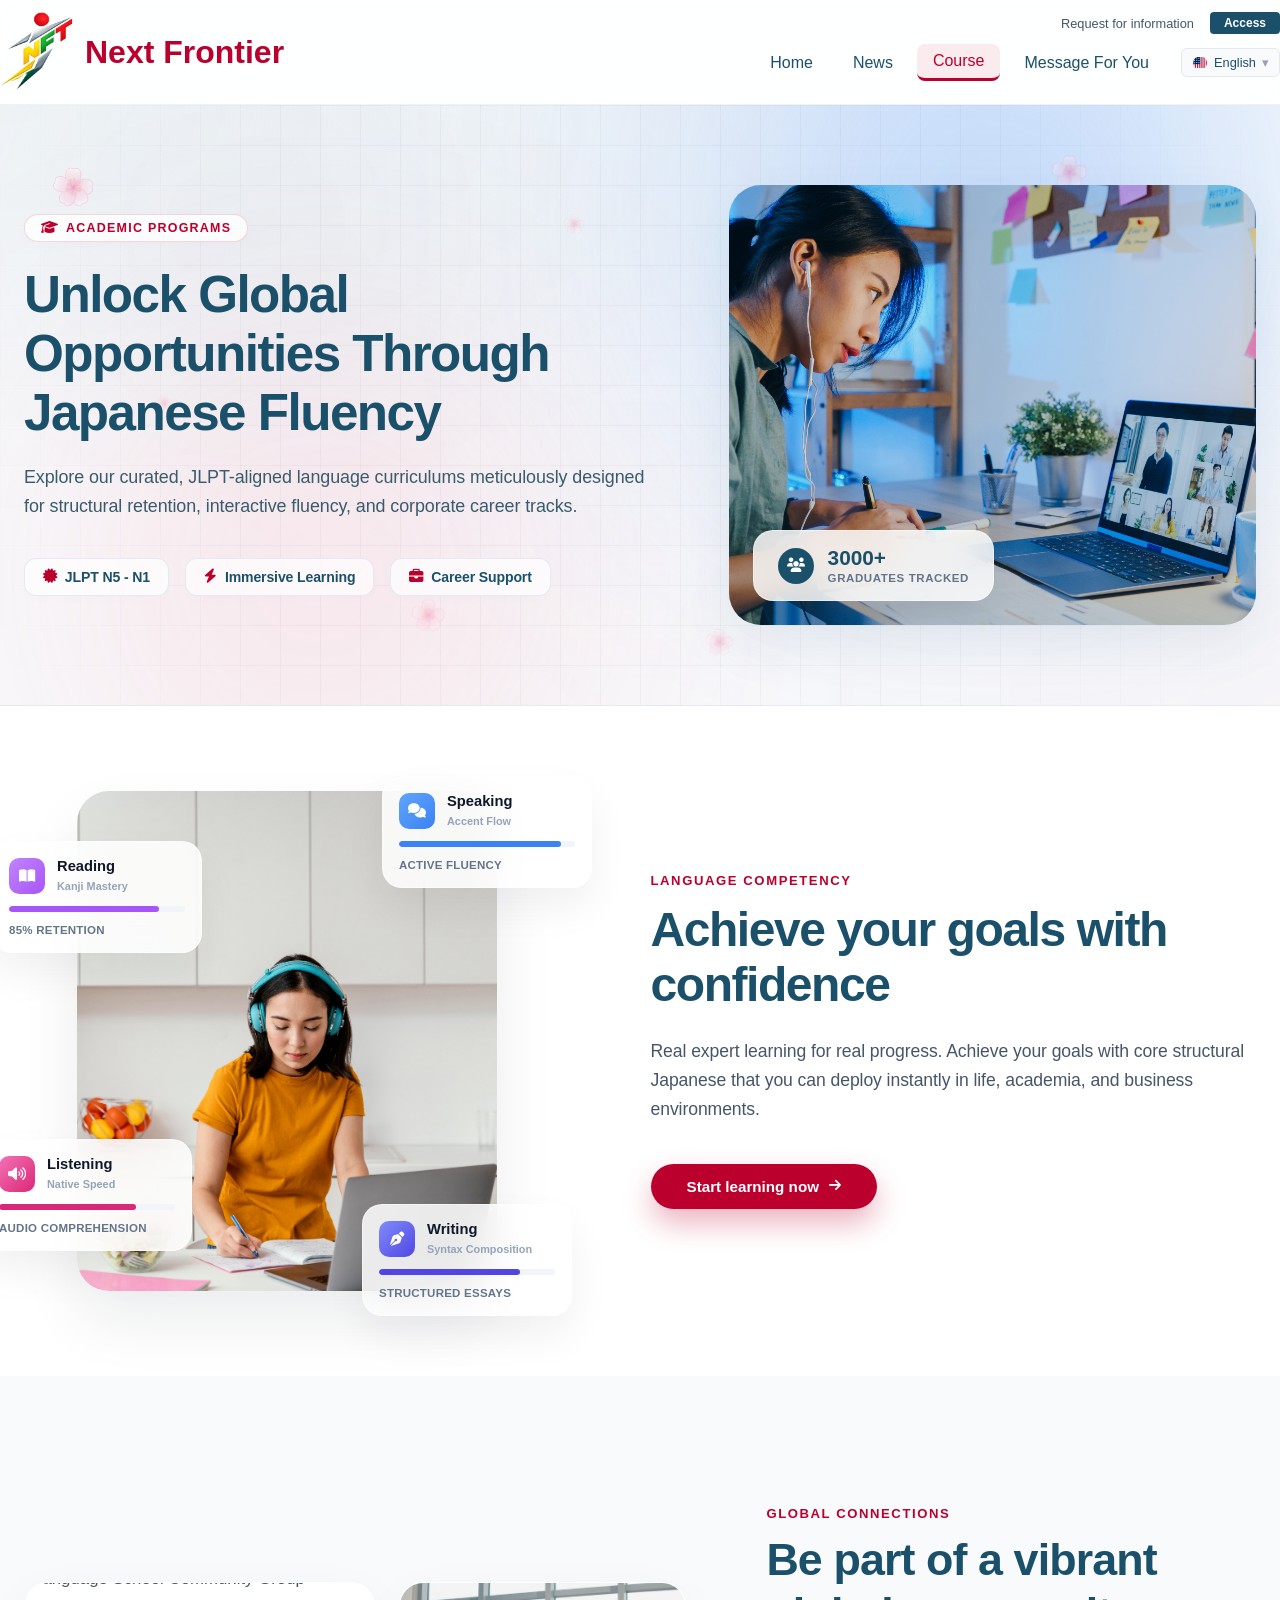
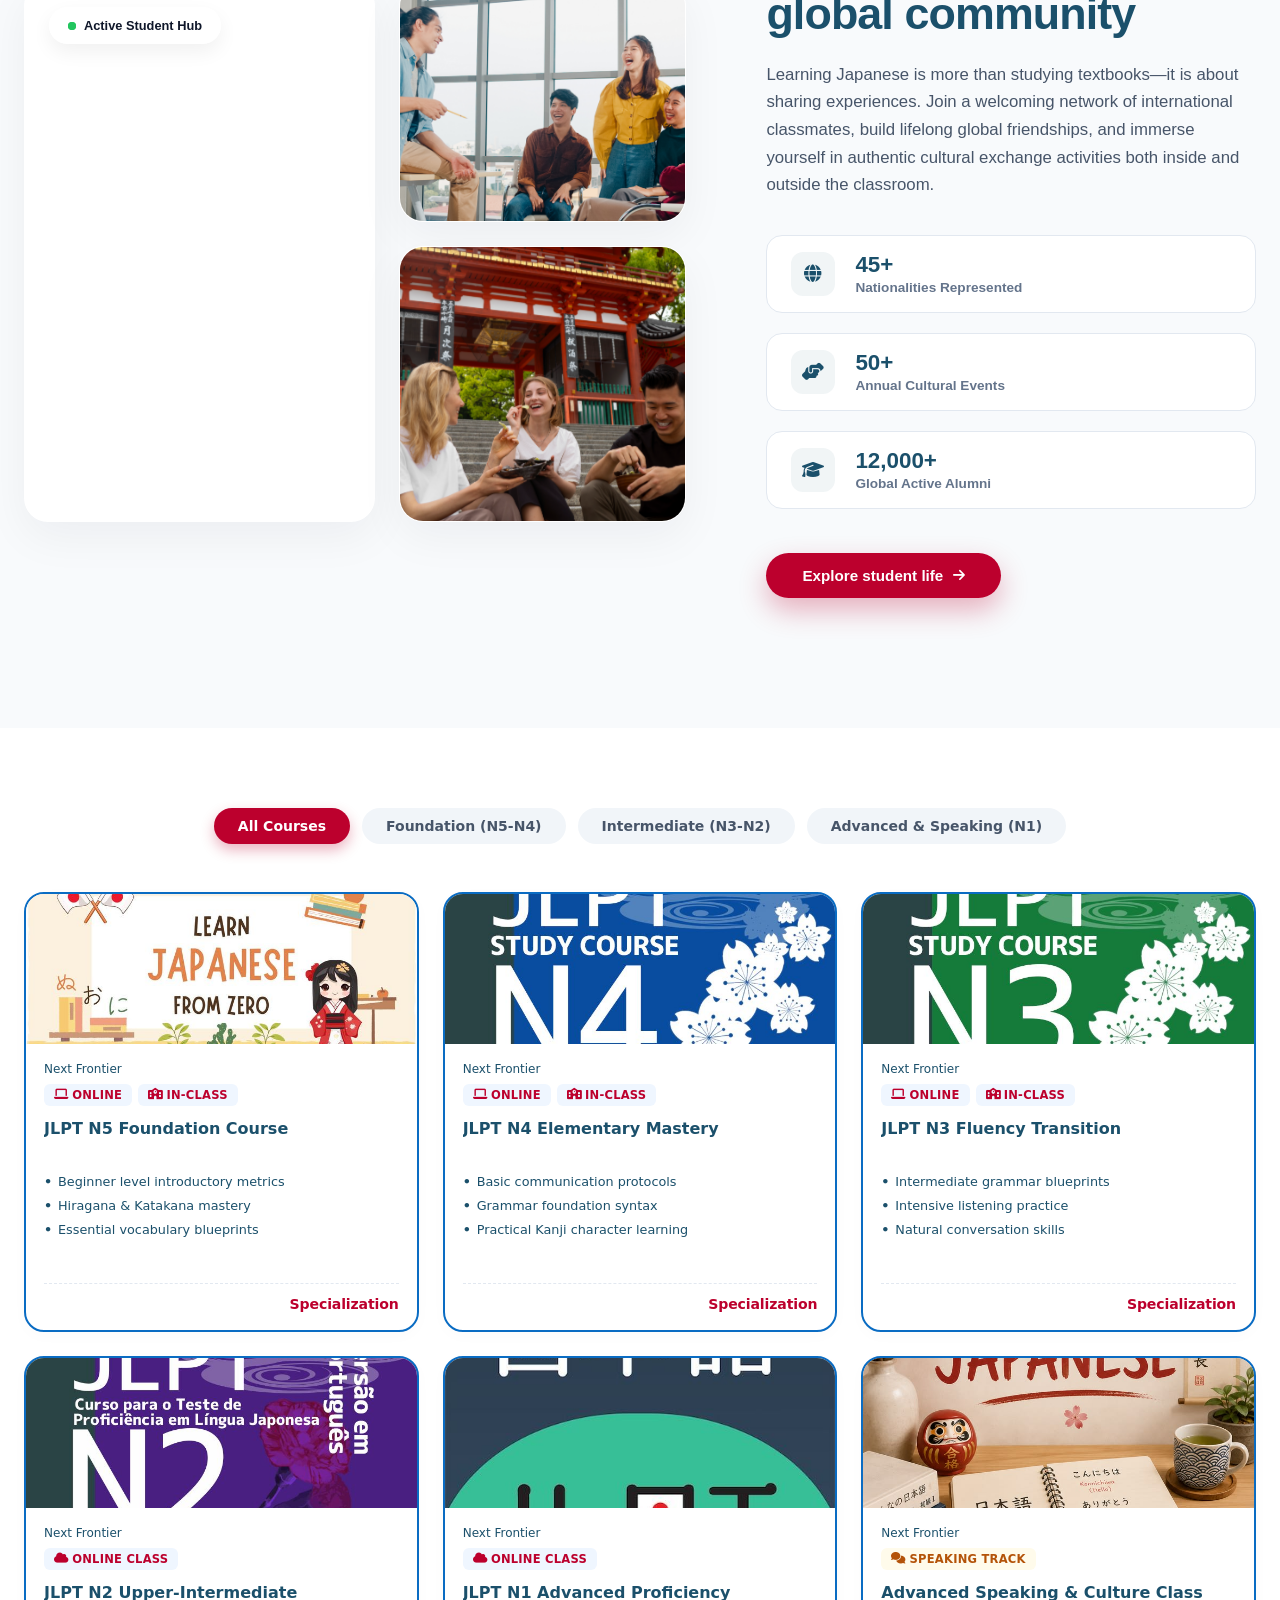
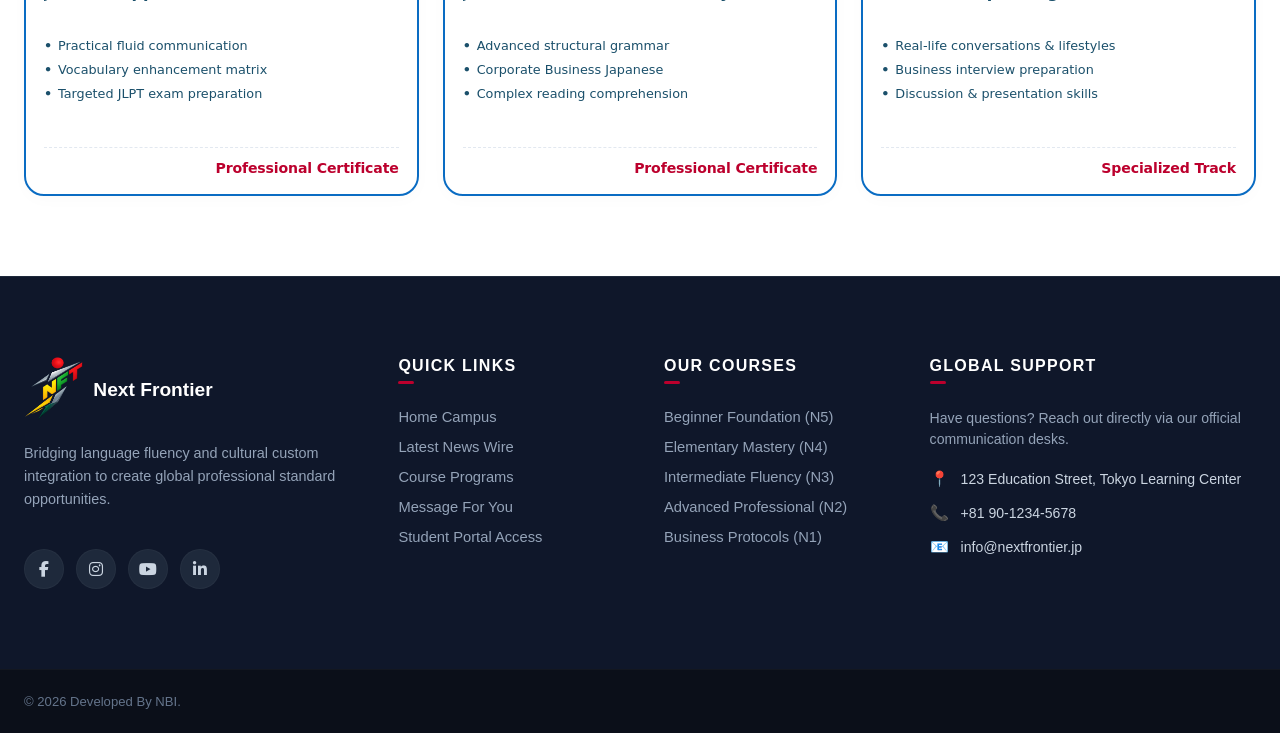
==== commit 81e61b11: "EDL Update at mobile footer css" ====
--- a/course.html
+++ b/course.html
@@ -629,10 +629,10 @@
                 <span>Message</span>
             </a>
 
-            <button type="button" class="mobile-nav-item mobile-menu-btn" id="mobileBottomMenu">
+            <!-- <button type="button" class="mobile-nav-item mobile-menu-btn" id="mobileBottomMenu">
                 <i class="fa-solid fa-bars"></i>
                 <span>Menu</span>
-            </button>
+            </button> -->
 
         </nav>
 
--- a/css/global.css
+++ b/css/global.css
@@ -378,7 +378,11 @@
 
 @media (max-width: 768px) {
     .hamburger-toggle {
-        display: flex; /* Show exclusively inside active mobile viewports */
+        display: none; /* Show exclusively inside active mobile viewports */
+    }
+
+    #backToTopBtn {
+        display: none;
     }
 
     /* Transform Main Navigation into a Premium Frosted Glass Drawer */
@@ -782,7 +786,7 @@
 @media (max-width: 640px) {
 
     .mobile-bottom-nav {
-        position: fixed;
+        /* position: fixed; */
         left: 0;
         right: 0;
         bottom: 0;
@@ -924,9 +928,9 @@
     }
 
     /* Prevent content from being hidden behind fixed nav */
-    body {
+    /* body {
         padding-bottom: 68px;
-    }
+    } */
 
     /* Move Back To Top above bottom navigation */
     .back-to-top-btn {
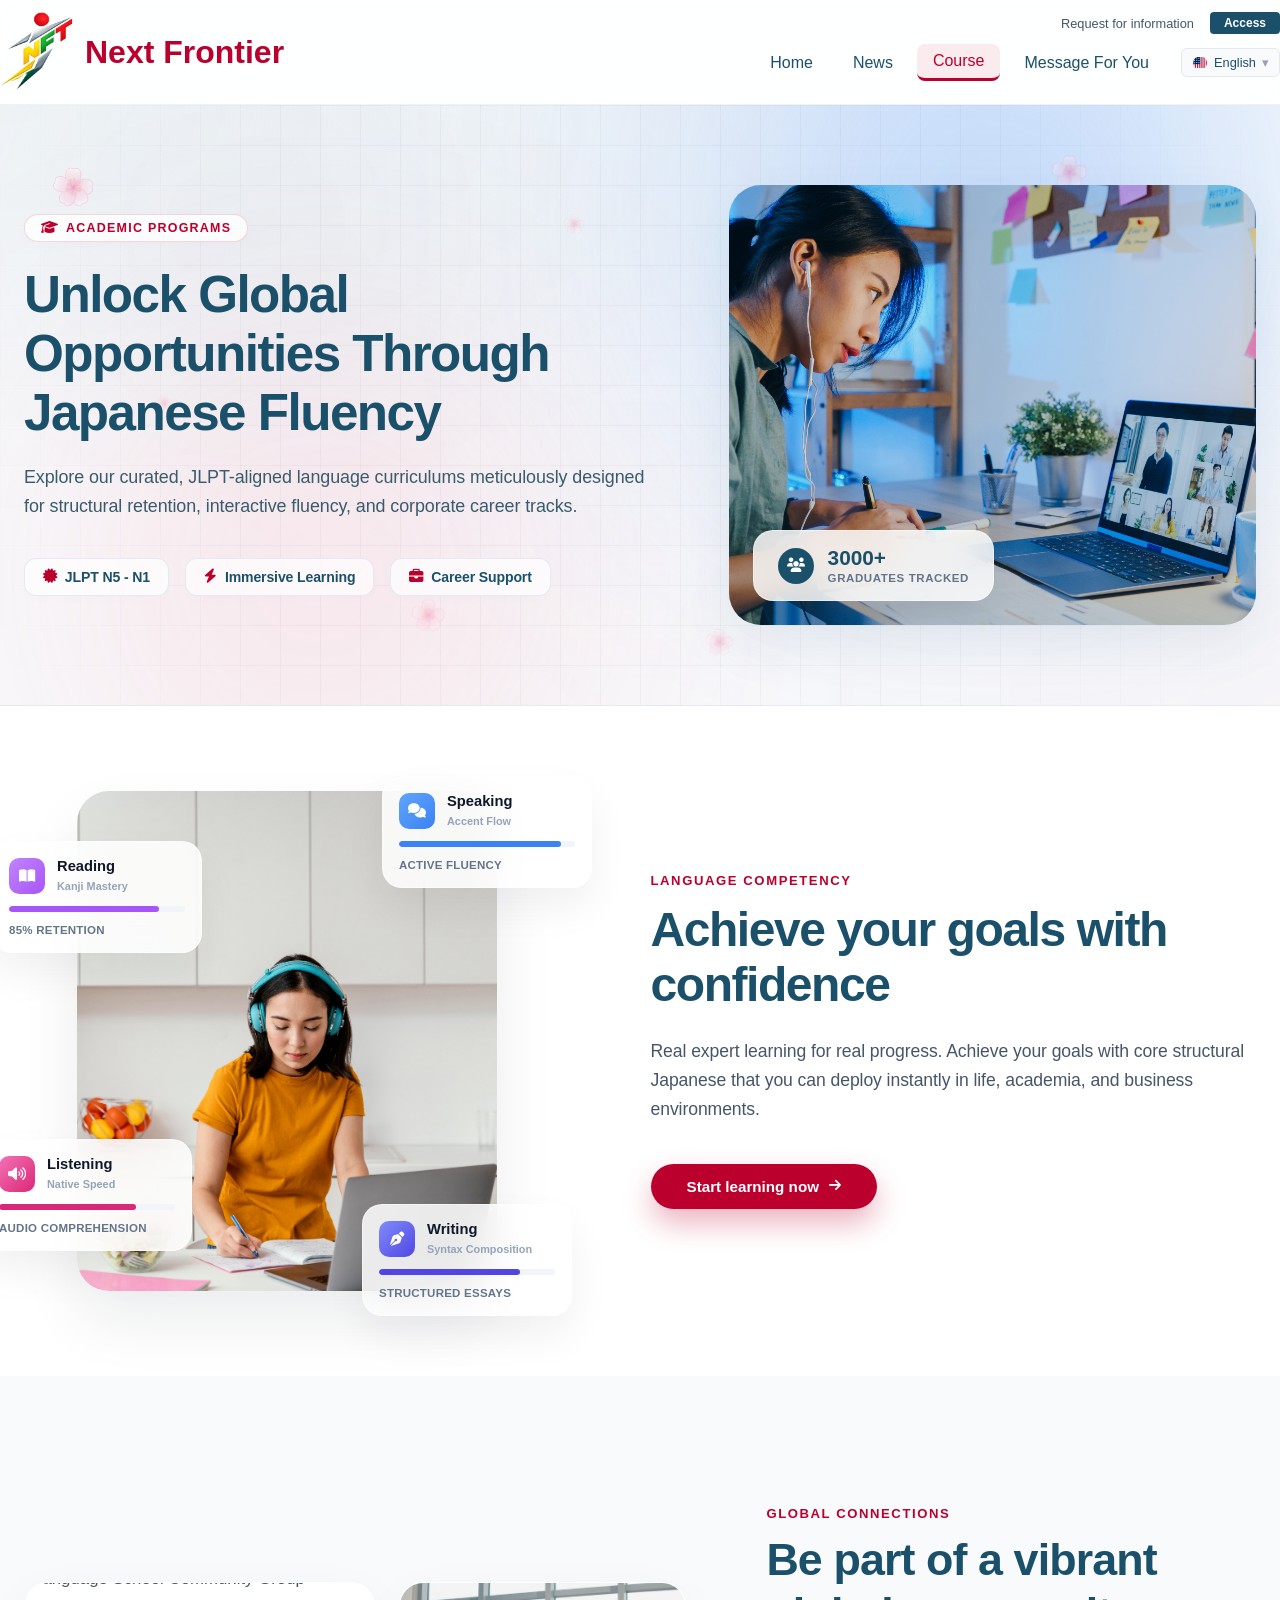
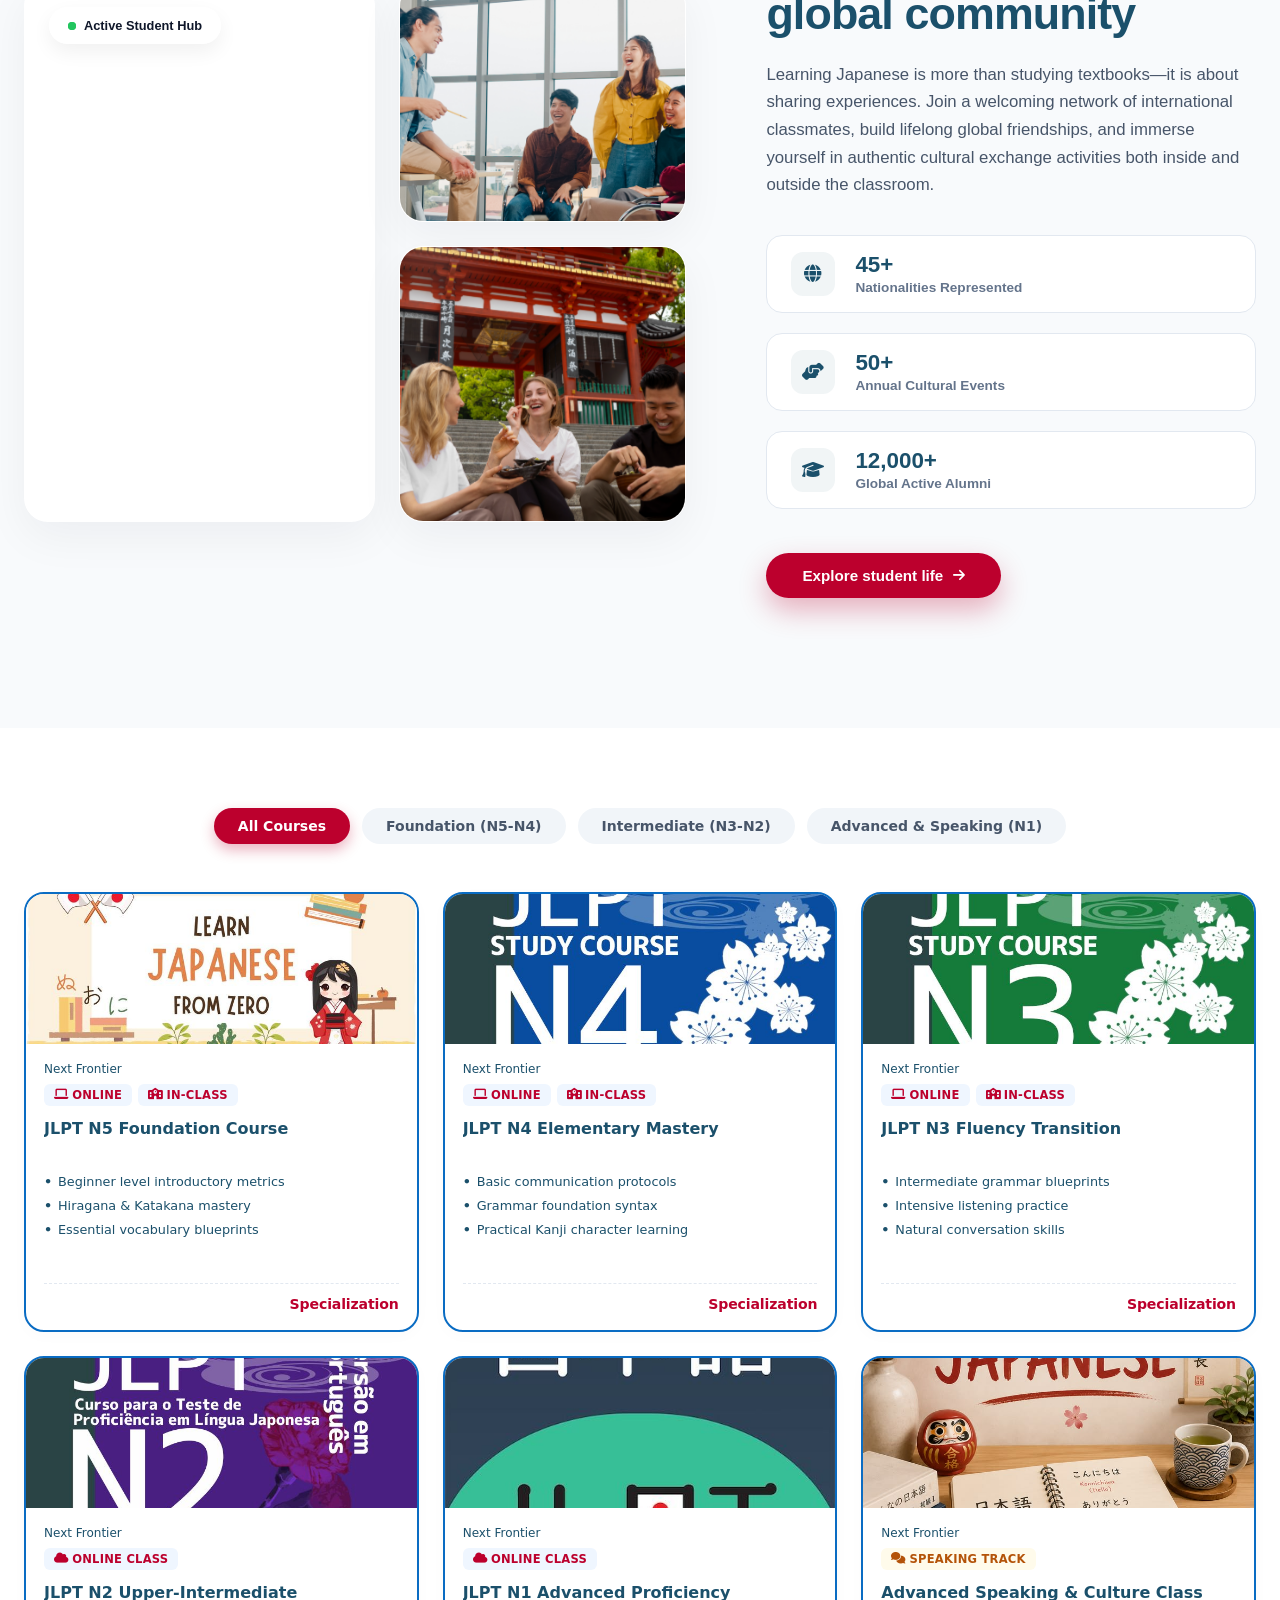
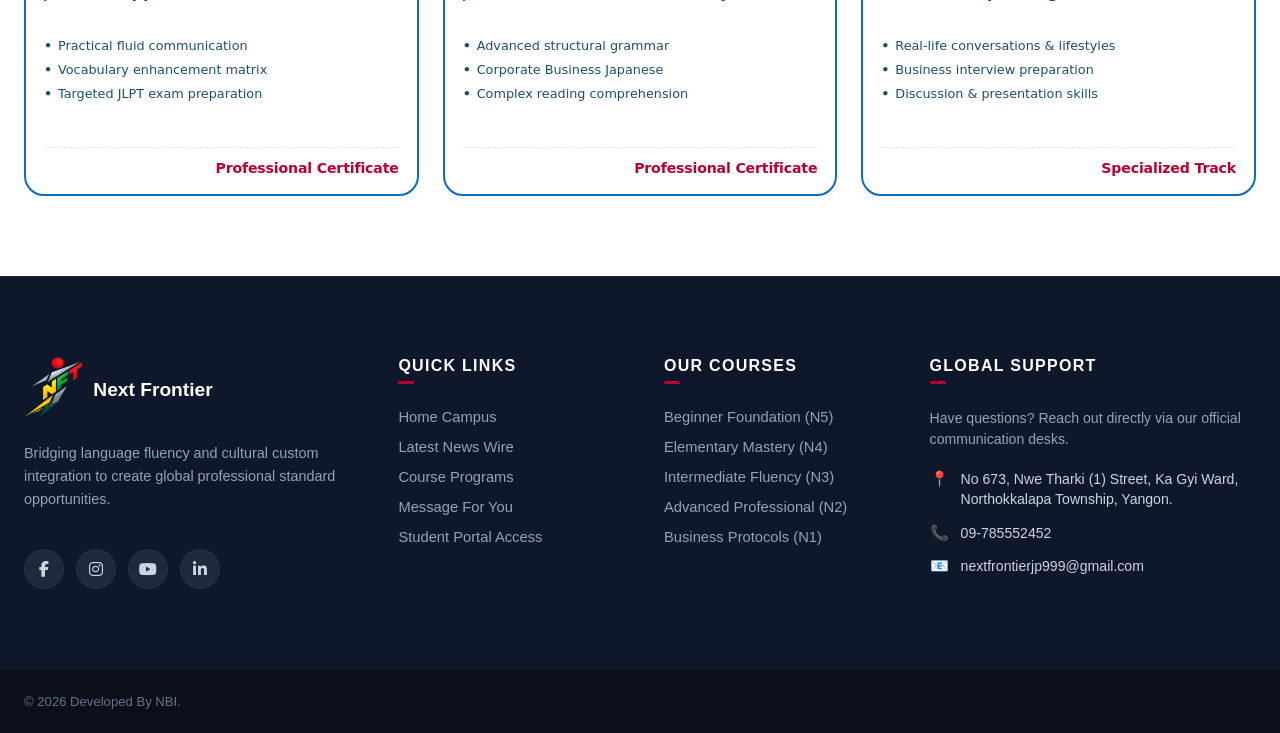
==== commit 43edabf9: "Updated the address information according to client request" ====
--- a/course.html
+++ b/course.html
@@ -573,15 +573,15 @@
                         <div class="footer-contact-details">
                             <div class="footer-contact-item">
                                 <span class="footer-contact-icon">📍</span>
-                                <span class="footer-contact-text">123 Education Street, Tokyo Learning Center</span>
+                                <span class="footer-contact-text">No 673, Nwe Tharki (1) Street, Ka Gyi Ward, Northokkalapa Township, Yangon.</span>
                             </div>
                             <div class="footer-contact-item">
                                 <span class="footer-contact-icon">📞</span>
-                                <span class="footer-contact-text"><a href="tel:+819012345678">+81 90-1234-5678</a></span>
+                                <span class="footer-contact-text"><a href="tel:+959785552452">09-785552452</a></span>
                             </div>
                             <div class="footer-contact-item">
                                 <span class="footer-contact-icon">📧</span>
-                                <span class="footer-contact-text"><a href="mailto:info@sakurajapanese.com">info@nextfrontier.jp</a></span>
+                                <span class="footer-contact-text"><a href="mailto:nextfrontierjp999@gmail.com">nextfrontierjp999@gmail.com</a></span>
                             </div>
                         </div>
                     </div>
@@ -610,22 +610,22 @@
         <nav class="mobile-bottom-nav" aria-label="Mobile navigation">
 
             <a href="index.html" class="mobile-nav-item active">
-                <i class="fa-solid fa-house"></i>
+                <img class="mobile-nav-icon" src="assets/icons/openmoji/home.svg" alt="">
                 <span>Home</span>
             </a>
 
             <a href="news.html" class="mobile-nav-item">
-                <i class="fa-solid fa-newspaper"></i>
+                <img class="mobile-nav-icon" src="assets/icons/openmoji/news.svg" alt="">
                 <span>News</span>
             </a>
 
             <a href="course.html" class="mobile-nav-item">
-                <i class="fa-solid fa-book-open"></i>
+                <img class="mobile-nav-icon" src="assets/icons/openmoji/course.svg" alt="">
                 <span>Course</span>
             </a>
 
             <a href="message.html" class="mobile-nav-item">
-                <i class="fa-solid fa-message"></i>
+                <img class="mobile-nav-icon" src="assets/icons/openmoji/message.svg" alt="">
                 <span>Message</span>
             </a>
 
--- a/css/global.css
+++ b/css/global.css
@@ -377,6 +377,47 @@
 }
 
 @media (max-width: 768px) {
+    .header-container {
+        width: 100%;
+        min-height: 64px;
+        padding: 8px 12px;
+        align-items: center;
+        gap: 10px;
+    }
+
+    .logo {
+        min-width: 0;
+        font-size: clamp(0.9rem, 4vw, 1.15rem);
+    }
+
+    .logo a {
+        min-width: 0;
+        gap: 7px;
+    }
+
+    .logo img {
+        width: auto;
+        height: 48px;
+        flex: 0 0 auto;
+    }
+
+    .logo span {
+        overflow: hidden;
+        text-overflow: ellipsis;
+        white-space: nowrap;
+    }
+
+    .header-navigation-column {
+        margin-left: auto;
+        flex: 0 0 auto;
+        align-items: flex-end;
+    }
+
+    .main-navigation-row {
+        gap: 0;
+        align-items: center;
+    }
+
     .hamburger-toggle {
         display: none; /* Show exclusively inside active mobile viewports */
     }
@@ -449,6 +490,74 @@
     body.no-scroll {
         overflow: hidden;
     }
+
+    /* Compact language selector for phone and tablet headers. */
+    .header-actions {
+        gap: 6px;
+    }
+
+    .lang-dropdown-trigger {
+        gap: 4px;
+        min-height: 32px;
+        padding: 4px 7px;
+        border-radius: 5px;
+        font-size: 0.7rem;
+    }
+
+    .lang-dropdown-menu {
+        top: calc(100% + 3px);
+        right: 0;
+        left: auto;
+        width: min(118px, calc(100vw - 16px));
+        padding: 3px;
+        gap: 1px;
+        border-radius: 6px;
+    }
+
+    .lang-item {
+        gap: 6px;
+        min-height: 30px;
+        padding: 5px 7px;
+        font-size: 0.72rem;
+        line-height: 1.15;
+    }
+
+    .lang-dropdown-trigger .flag-icon,
+    .lang-dropdown-menu .flag-icon {
+        width: 14px;
+        height: 10px;
+        flex: 0 0 auto;
+    }
+
+    .chevron-arrow {
+        font-size: 0.65rem;
+    }
+}
+
+@media (max-width: 380px) {
+    .header-container {
+        padding-right: 8px;
+        padding-left: 8px;
+    }
+
+    .logo img {
+        height: 42px;
+    }
+
+    .lang-dropdown-trigger .lang-text {
+        display: none;
+    }
+
+    .lang-dropdown-trigger {
+        width: 34px;
+        padding-right: 5px;
+        padding-left: 5px;
+        justify-content: center;
+    }
+
+    .lang-dropdown-trigger .chevron-arrow {
+        display: none;
+    }
 }
 
 /* ==========================================================================
@@ -695,7 +804,7 @@
     }
 }
 
-@media (max-width: 640px) {
+@media (max-width: 768px) {
     .footer-upper-wrapper {
         padding: 50px 16px;
     }
@@ -764,7 +873,7 @@
 }
 
 /* Mobile responsive optimization adjustments */
-@media (max-width: 640px) {
+@media (max-width: 768px) {
     .back-to-top-btn {
         bottom: 20px;
         right: 20px;
@@ -783,15 +892,17 @@
     display: none;
 }
 
-@media (max-width: 640px) {
+@media (max-width: 768px) {
 
     .mobile-bottom-nav {
-        /* position: fixed; */
-        left: 0;
-        right: 0;
-        bottom: 0;
-
-        height: 68px;
+        position: fixed;
+        left: var(--mobile-viewport-left, 0px);
+        right: auto;
+        bottom: var(--mobile-viewport-bottom-gap, 0px);
+        width: var(--mobile-viewport-width, 100%);
+        max-width: 100%;
+
+        height: calc(68px + env(safe-area-inset-bottom));
 
         display: flex;
         align-items: stretch;
@@ -819,7 +930,10 @@
     .mobile-nav-item {
         position: relative;
 
-        flex: 1;
+        flex: 0 0 25%;
+        width: 25%;
+        max-width: 25%;
+        min-width: 0;
 
         display: flex;
         flex-direction: column;
@@ -847,18 +961,21 @@
             transform 0.25s ease;
     }
 
-    /* Icon */
-    .mobile-nav-item i {
-        font-size: 1.15rem;
-
-        transition:
-            transform 0.25s ease,
-            color 0.25s ease;
+    /* Color illustration icons in the OpenMoji hand-drawn style. */
+    .mobile-nav-icon {
+        width: clamp(27px, 7vw, 34px);
+        height: clamp(27px, 7vw, 34px);
+        object-fit: contain;
+        transition: transform 0.25s ease;
     }
 
     /* Label */
     .mobile-nav-item span {
-        font-size: 0.68rem;
+        max-width: 100%;
+        overflow: hidden;
+        text-overflow: ellipsis;
+
+        font-size: clamp(0.62rem, 2.2vw, 0.72rem);
 
         font-weight: 600;
 
@@ -881,21 +998,10 @@
     }
 
     /* Active icon background */
-    .mobile-nav-item.active i {
-        width: 38px;
-        height: 30px;
-
-        display: flex;
-        align-items: center;
-        justify-content: center;
-
-        border-radius: 12px;
-
-        background: rgba(188, 0, 45, 0.08);
-
+    .mobile-nav-item.active .mobile-nav-icon {
         transform:
             translateY(-2px)
-            scale(1.08);
+            scale(1.12);
     }
 
     /* Active top indicator */
@@ -927,10 +1033,10 @@
         -webkit-appearance: none;
     }
 
-    /* Prevent content from being hidden behind fixed nav */
-    /* body {
-        padding-bottom: 68px;
-    } */
+    /* Prevent the fixed navigation from covering page content. */
+    body {
+        padding-bottom: calc(68px + env(safe-area-inset-bottom));
+    }
 
     /* Move Back To Top above bottom navigation */
     .back-to-top-btn {
@@ -947,11 +1053,12 @@
 @media (max-width: 380px) {
 
     .mobile-bottom-nav {
-        height: 64px;
-    }
-
-    .mobile-nav-item i {
-        font-size: 1rem;
+        height: calc(64px + env(safe-area-inset-bottom));
+    }
+
+    .mobile-nav-icon {
+        width: 28px;
+        height: 28px;
     }
 
     .mobile-nav-item span {
@@ -959,7 +1066,7 @@
     }
 
     body {
-        padding-bottom: 64px;
+        padding-bottom: calc(64px + env(safe-area-inset-bottom));
     }
 
     .back-to-top-btn {
